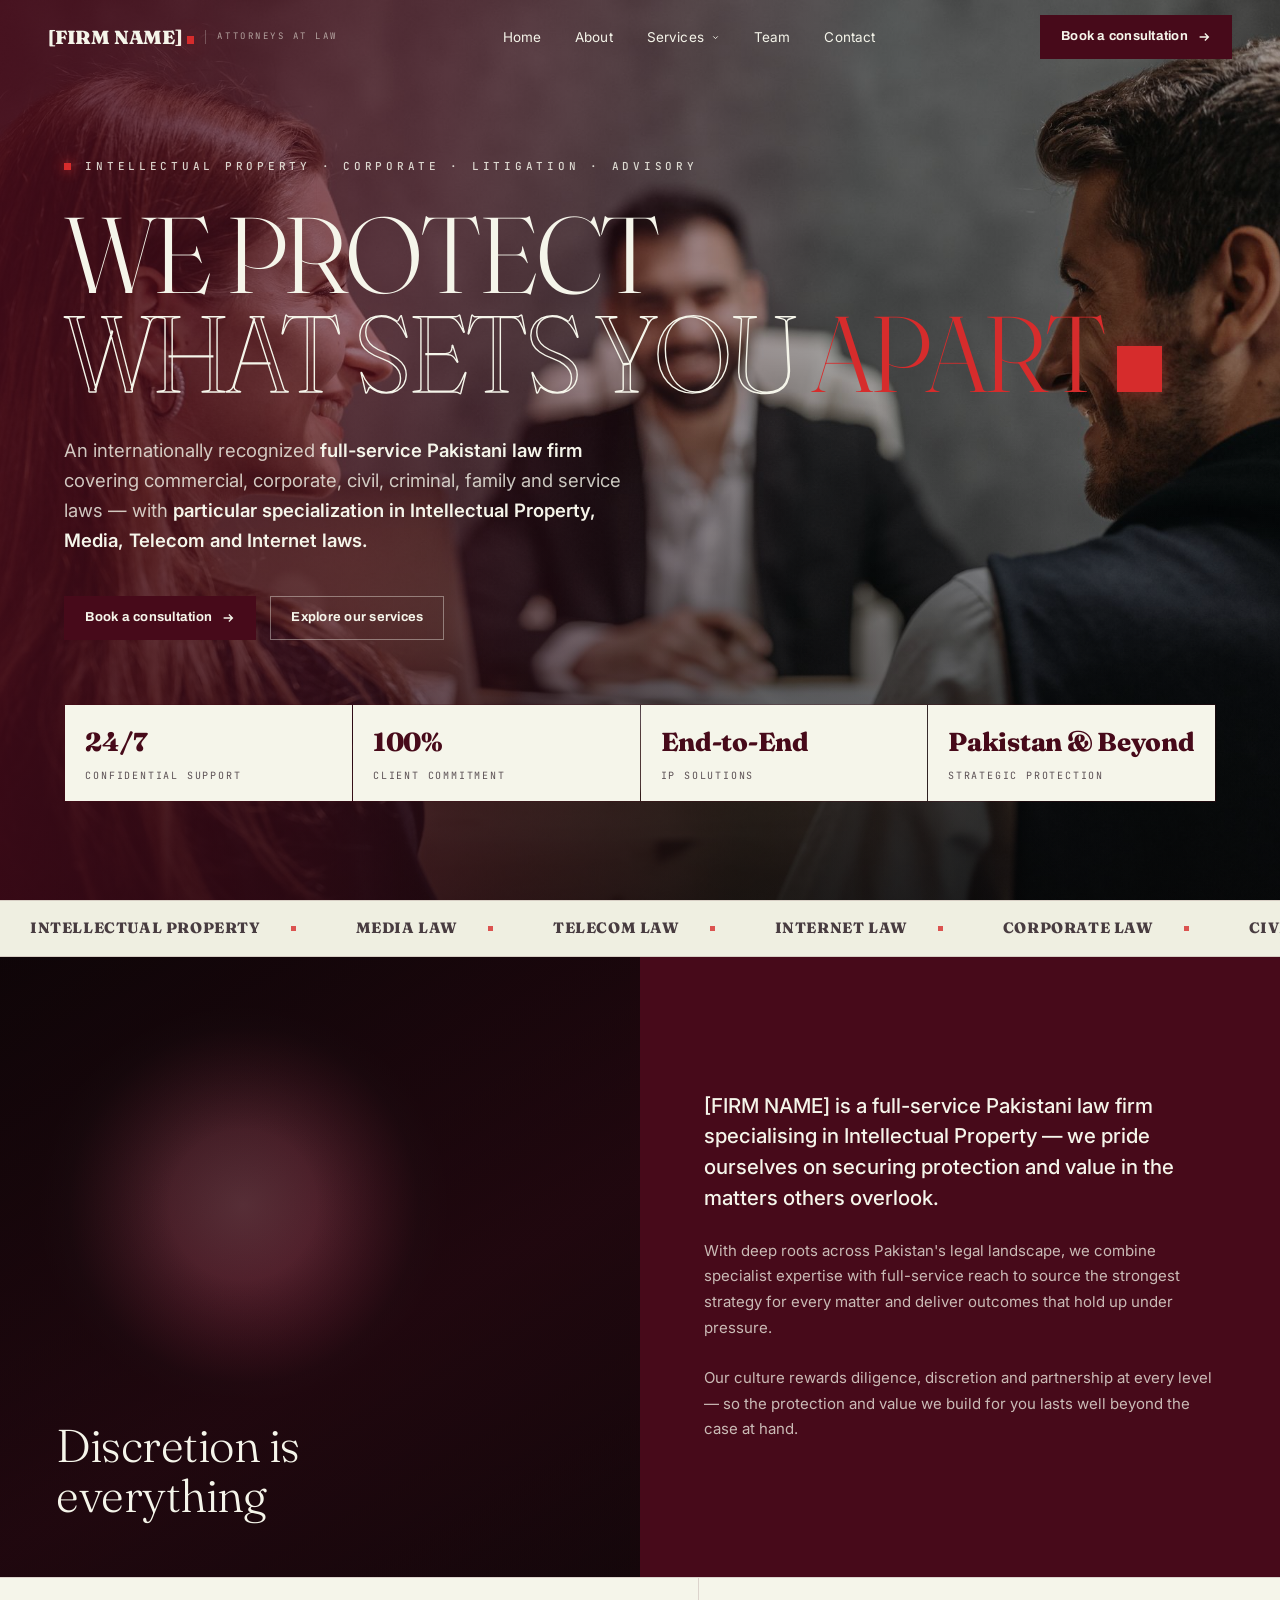
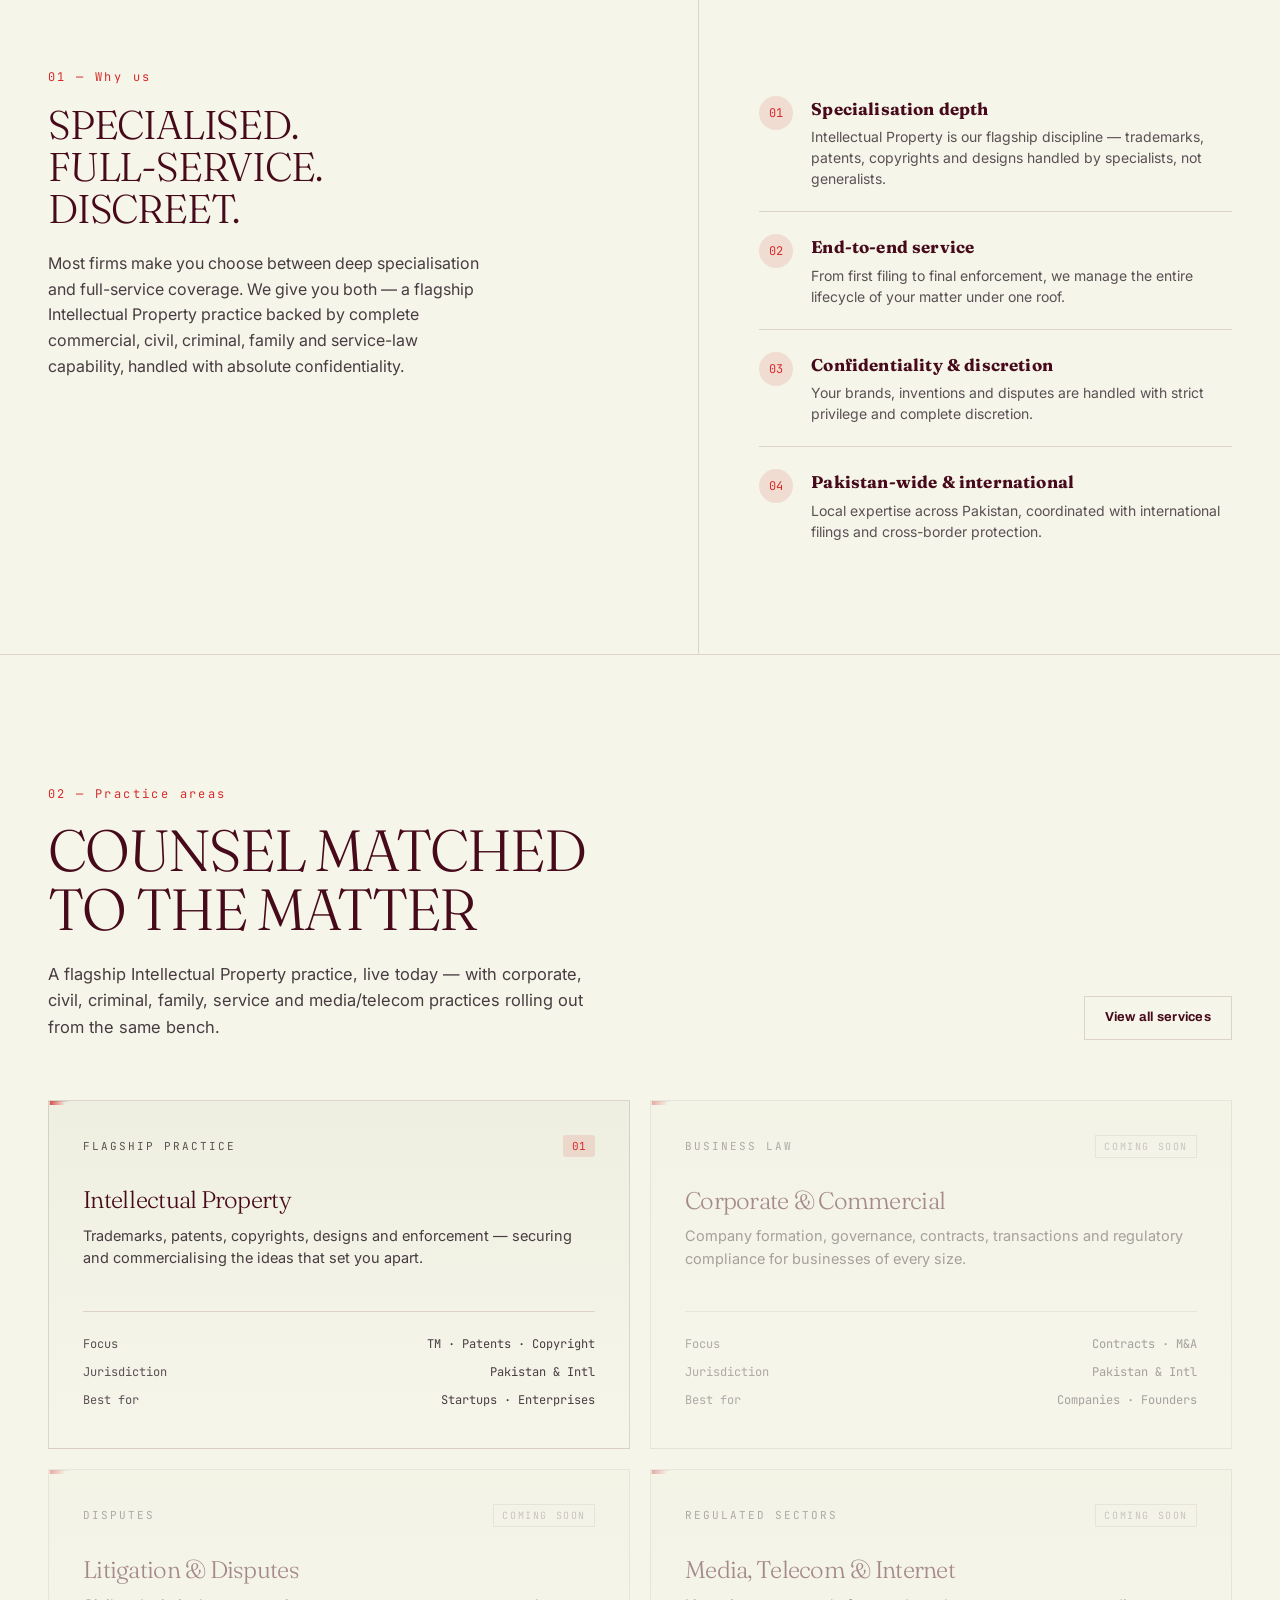
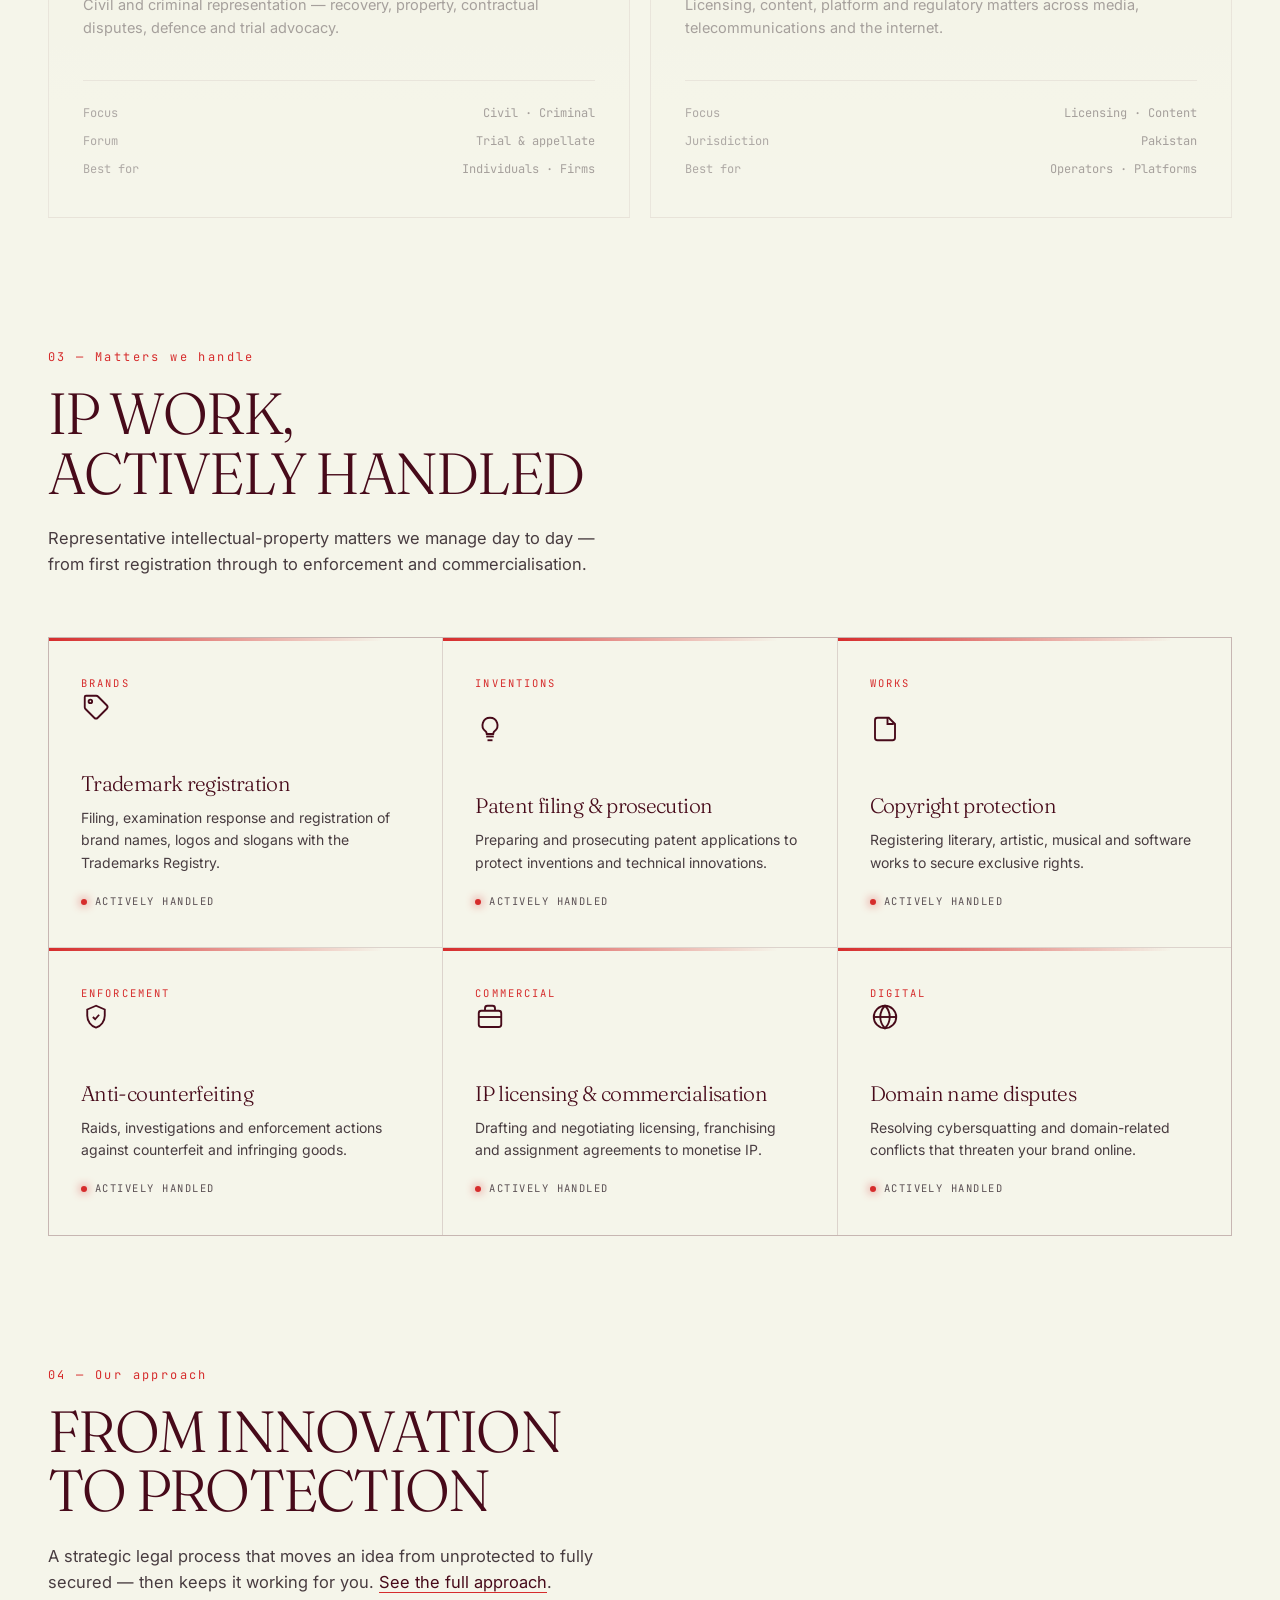
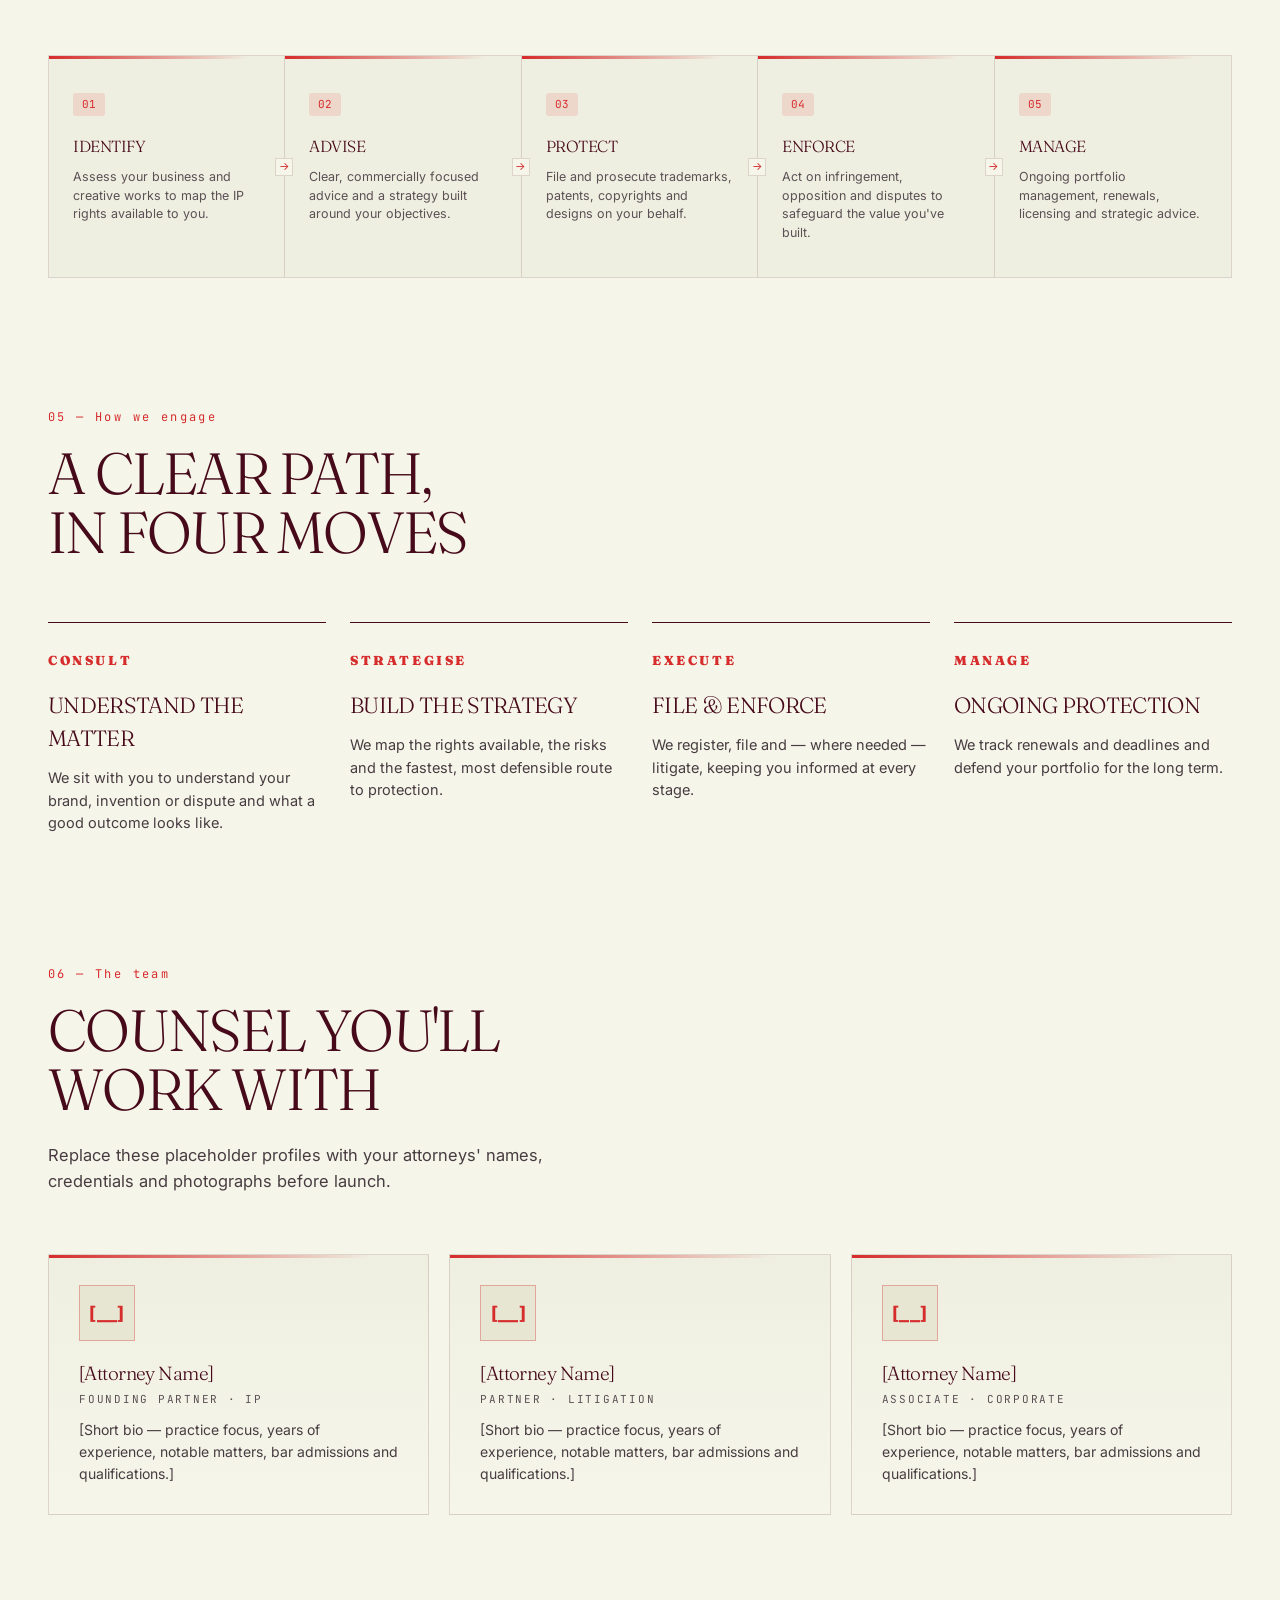
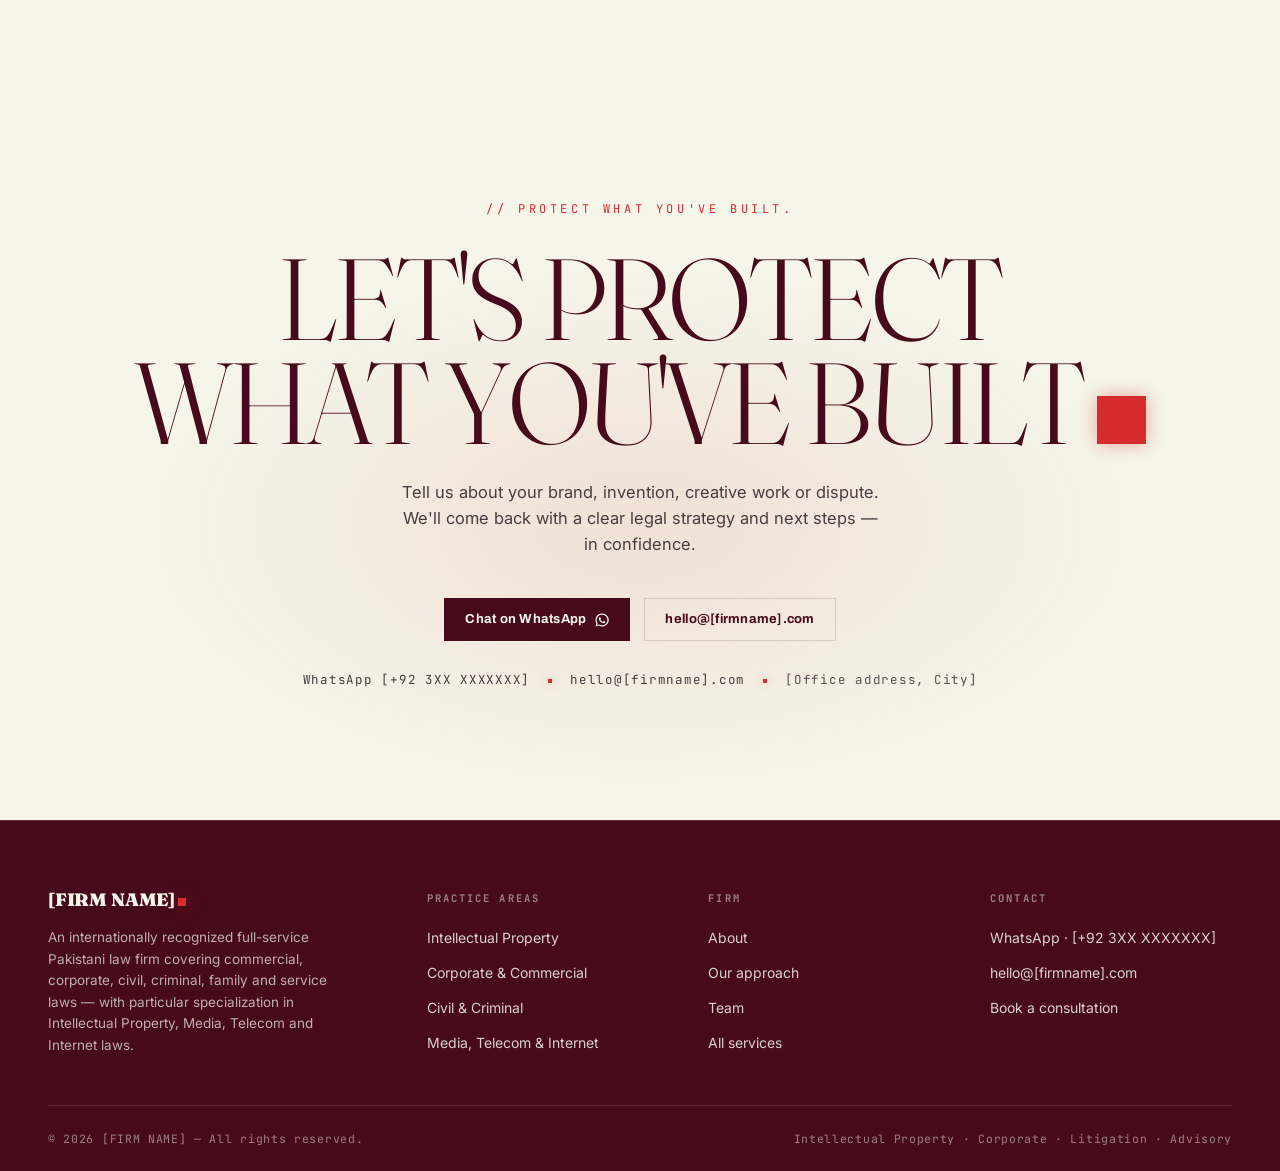
==== index.html @ b0858acf "Initial commit: law firm site Static HTML/CSS/JS site with Pithos-inspired wine/scarlet color scheme" ====
<!DOCTYPE html>
<html lang="en">
<head>
<meta charset="UTF-8">
<meta name="viewport" content="width=device-width, initial-scale=1.0">
<title>[FIRM NAME] — Full-Service Law Firm · Intellectual Property, Corporate &amp; Litigation</title>
<meta name="description" content="An internationally recognized full-service Pakistani law firm covering commercial, corporate, civil, criminal, family and service laws, with particular specialization in Intellectual Property, Media, Telecom and Internet laws.">
<link rel="icon" type="image/svg+xml" href="data:image/svg+xml,%3Csvg xmlns='http://www.w3.org/2000/svg' viewBox='0 0 32 32'%3E%3Crect width='32' height='32' rx='4' fill='%23f5f5ea'/%3E%3Ctext x='16' y='23' text-anchor='middle' font-family='Arial,sans-serif' font-weight='900' font-size='15' fill='%23470a1a'%3EFN%3C/text%3E%3Crect x='25' y='20' width='3.5' height='3.5' fill='%23d62c2c'/%3E%3C/svg%3E">
<link rel="preconnect" href="https://fonts.googleapis.com">
<link rel="preconnect" href="https://fonts.gstatic.com" crossorigin>
<link href="https://fonts.googleapis.com/css2?family=Archivo:wght@400;600;700;800;900&family=Archivo+Expanded:wght@700;800;900&family=Fraunces:opsz,wght@9..144,300;9..144,400;9..144,500;9..144,600;9..144,700;9..144,800;9..144,900&family=Inter:wght@400;500;600&family=JetBrains+Mono:wght@400;500;700&display=swap" rel="stylesheet">
<link rel="stylesheet" href="styles.css">
<link rel="stylesheet" href="site.css">
</head>
<body>
<div id="progress"></div>
<canvas id="sparks"></canvas>

<!-- NAV -->
<header id="hdr" class="on-photo">
  <div class="wrap nav">
    <a class="brand" href="index.html">
      <span class="brand-name">[FIRM&nbsp;NAME]<span class="sq"></span></span>
      <span class="tag">Attorneys at Law</span>
    </a>
    <nav class="navlinks">
      <a href="index.html">Home</a>
      <a href="index.html#about">About</a>
      <span class="has-drop">
        <a href="services.html">Services
          <svg class="caret" viewBox="0 0 16 16" fill="none"><path d="M4 6l4 4 4-4" stroke="currentColor" stroke-width="1.6"/></svg>
        </a>
        <div class="drop">
          <a href="intellectual-property.html"><span class="nm">Intellectual Property</span><span class="tag-live">Live</span></a>
          <div class="soon"><span class="nm">Corporate &amp; Commercial Law</span><span class="tag-soon">Soon</span></div>
          <div class="soon"><span class="nm">Civil Law</span><span class="tag-soon">Soon</span></div>
          <div class="soon"><span class="nm">Criminal Law</span><span class="tag-soon">Soon</span></div>
          <div class="soon"><span class="nm">Family Law</span><span class="tag-soon">Soon</span></div>
          <div class="soon"><span class="nm">Service Law</span><span class="tag-soon">Soon</span></div>
          <div class="soon"><span class="nm">Media, Telecom &amp; Internet Law</span><span class="tag-soon">Soon</span></div>
        </div>
      </span>
      <a href="index.html#team">Team</a>
      <a href="index.html#contact">Contact</a>
    </nav>
    <a href="index.html#contact" class="btn">Book a consultation
      <svg class="ar" viewBox="0 0 16 16" fill="none"><path d="M3 8h10M9 4l4 4-4 4" stroke="currentColor" stroke-width="1.6"/></svg>
    </a>
    <button class="menu-btn" aria-label="Menu" onclick="document.querySelector('.navlinks').classList.toggle('open')">
      <svg width="16" height="16" viewBox="0 0 16 16"><path d="M1 4h14M1 8h14M1 12h14" stroke="currentColor" stroke-width="1.6"/></svg>
    </button>
  </div>
</header>

<!-- HERO -->
<section class="hero" id="top">
  <!-- background photo carousel — placeholder gradients stand in for real photography.
       swap each .hc-N's background-image (site.css) for url(images/hero-N.jpg) when available. -->
  <div class="hero-carousel" aria-hidden="true">
    <div class="hc-slide hc-1 is-active"></div>
    <div class="hc-slide hc-2"></div>
    <div class="hc-slide hc-3"></div>
    <div class="hc-slide hc-4"></div>
  </div>
  <div class="hero-mask"></div>
  <div class="hero-ghost" data-par="0.12">§</div>
  <div class="wrap">
    <div class="hero-eyebrow" data-reveal>
      <span class="dot"></span>
      <span class="eyebrow">Intellectual Property · Corporate · Litigation · Advisory</span>
    </div>
    <h1 class="hero-h">
      <span class="lead" data-reveal data-par="0.04">We protect</span>
      <span class="out" data-reveal data-d="1" data-par="0.08">what sets you</span>
      <span class="muted" data-reveal data-d="2" data-par="0.12">apart<span class="sq"></span></span>
    </h1>
    <p class="hero-sub" data-reveal data-d="2">
      An internationally recognized <b>full-service Pakistani law firm</b> covering commercial, corporate,
      civil, criminal, family and service laws — with <b>particular specialization in Intellectual Property,
      Media, Telecom and Internet laws.</b>
    </p>
    <div class="hero-cta" data-reveal data-d="3">
      <a href="index.html#contact" class="btn">Book a consultation
        <svg class="ar" viewBox="0 0 16 16" fill="none"><path d="M3 8h10M9 4l4 4-4 4" stroke="currentColor" stroke-width="1.6"/></svg>
      </a>
      <a href="services.html" class="btn ghost">Explore our services</a>
    </div>
    <div class="hero-strip perim" data-reveal data-d="4">
      <div class="cell"><div class="k">24/7</div><div class="l">Confidential support</div></div>
      <div class="cell"><div class="k" data-count="100" data-suf="%">0%</div><div class="l">Client commitment</div></div>
      <div class="cell"><div class="k">End-to-End</div><div class="l">IP solutions</div></div>
      <div class="cell"><div class="k">Pakistan &amp; Beyond</div><div class="l">Strategic protection</div></div>
    </div>
  </div>
</section>

<!-- MARQUEE -->
<div class="marquee" aria-hidden="true">
  <div class="row">
    <span class="item">Intellectual Property</span><span class="item">Media Law</span>
    <span class="item">Telecom Law</span><span class="item">Internet Law</span>
    <span class="item">Corporate Law</span><span class="item">Civil Law</span>
    <span class="item">Criminal Law</span><span class="item">Family Law</span>
    <span class="item">Service Law</span>
    <span class="item">Intellectual Property</span><span class="item">Media Law</span>
    <span class="item">Telecom Law</span><span class="item">Internet Law</span>
    <span class="item">Corporate Law</span><span class="item">Civil Law</span>
    <span class="item">Criminal Law</span><span class="item">Family Law</span>
    <span class="item">Service Law</span>
  </div>
</div>

<!-- INTRO — who we are -->
<section class="intro-split">
  <div class="intro-media" data-reveal>
    <h2>Discretion is<br>everything</h2>
  </div>
  <div class="intro-copy" data-reveal data-d="1">
    <p class="intro-lead">[FIRM NAME] is a full-service Pakistani law firm specialising in Intellectual
      Property — we pride ourselves on securing protection and value in the matters others overlook.</p>
    <p>With deep roots across Pakistan's legal landscape, we combine specialist expertise with full-service
      reach to source the strongest strategy for every matter and deliver outcomes that hold up under
      pressure.</p>
    <p>Our culture rewards diligence, discretion and partnership at every level — so the protection and
      value we build for you lasts well beyond the case at hand.</p>
  </div>
</section>

<!-- 01 — WHY US -->
<section class="band" id="about">
  <div class="wrap band-inner">
    <div class="band-left" data-reveal>
      <span class="sec-num">01 — Why us</span>
      <h3>Specialised.<br>Full-service.<br>Discreet.</h3>
      <p>Most firms make you choose between deep specialisation and full-service coverage. We give you
        both — a flagship Intellectual Property practice backed by complete commercial, civil, criminal,
        family and service-law capability, handled with absolute confidentiality.</p>
    </div>
    <div class="band-right">
      <ul class="pledge">
        <li data-reveal><div class="n">01</div><div><div class="t">Specialisation depth</div><div class="d">Intellectual Property is our flagship discipline — trademarks, patents, copyrights and designs handled by specialists, not generalists.</div></div></li>
        <li data-reveal data-d="1"><div class="n">02</div><div><div class="t">End-to-end service</div><div class="d">From first filing to final enforcement, we manage the entire lifecycle of your matter under one roof.</div></div></li>
        <li data-reveal data-d="2"><div class="n">03</div><div><div class="t">Confidentiality &amp; discretion</div><div class="d">Your brands, inventions and disputes are handled with strict privilege and complete discretion.</div></div></li>
        <li data-reveal data-d="3"><div class="n">04</div><div><div class="t">Pakistan-wide &amp; international</div><div class="d">Local expertise across Pakistan, coordinated with international filings and cross-border protection.</div></div></li>
      </ul>
    </div>
  </div>
</section>

<!-- 02 — PRACTICE AREAS -->
<section class="section" id="practice">
  <div class="wrap">
    <div class="sec-head">
      <div class="lhs" data-reveal>
        <span class="sec-num">02 — Practice areas</span>
        <h2 class="sec-title">Counsel matched<br>to the matter</h2>
        <p class="sec-desc">A flagship Intellectual Property practice, live today — with corporate, civil,
          criminal, family, service and media/telecom practices rolling out from the same bench.</p>
      </div>
      <a href="services.html" class="btn ghost" data-reveal data-d="1">View all services</a>
    </div>
    <div class="grid-hw">
      <a href="intellectual-property.html" class="hw perim" data-reveal>
        <div class="tagrow"><span class="vendor">Flagship practice</span><span class="idx">01</span></div>
        <h4>Intellectual Property</h4>
        <div class="role">Trademarks, patents, copyrights, designs and enforcement — securing and commercialising the ideas that set you apart.</div>
        <div class="specs">
          <div>Focus <span>TM · Patents · Copyright</span></div>
          <div>Jurisdiction <span>Pakistan &amp; Intl</span></div>
          <div>Best for <span>Startups · Enterprises</span></div>
        </div>
      </a>
      <div class="hw perim soon" data-reveal data-d="1">
        <div class="tagrow"><span class="vendor">Business law</span><span class="soon-pill">Coming soon</span></div>
        <h4>Corporate &amp; Commercial</h4>
        <div class="role">Company formation, governance, contracts, transactions and regulatory compliance for businesses of every size.</div>
        <div class="specs">
          <div>Focus <span>Contracts · M&amp;A</span></div>
          <div>Jurisdiction <span>Pakistan &amp; Intl</span></div>
          <div>Best for <span>Companies · Founders</span></div>
        </div>
      </div>
      <div class="hw perim soon" data-reveal data-d="2">
        <div class="tagrow"><span class="vendor">Disputes</span><span class="soon-pill">Coming soon</span></div>
        <h4>Litigation &amp; Disputes</h4>
        <div class="role">Civil and criminal representation — recovery, property, contractual disputes, defence and trial advocacy.</div>
        <div class="specs">
          <div>Focus <span>Civil · Criminal</span></div>
          <div>Forum <span>Trial &amp; appellate</span></div>
          <div>Best for <span>Individuals · Firms</span></div>
        </div>
      </div>
      <div class="hw perim soon" data-reveal data-d="3">
        <div class="tagrow"><span class="vendor">Regulated sectors</span><span class="soon-pill">Coming soon</span></div>
        <h4>Media, Telecom &amp; Internet</h4>
        <div class="role">Licensing, content, platform and regulatory matters across media, telecommunications and the internet.</div>
        <div class="specs">
          <div>Focus <span>Licensing · Content</span></div>
          <div>Jurisdiction <span>Pakistan</span></div>
          <div>Best for <span>Operators · Platforms</span></div>
        </div>
      </div>
    </div>
  </div>
</section>

<!-- 03 — MATTERS WE HANDLE -->
<section class="section" id="matters" style="padding-top:0">
  <div class="wrap">
    <div class="sec-head">
      <div class="lhs" data-reveal>
        <span class="sec-num">03 — Matters we handle</span>
        <h2 class="sec-title">IP work,<br>actively handled</h2>
        <p class="sec-desc">Representative intellectual-property matters we manage day to day — from first
          registration through to enforcement and commercialisation.</p>
      </div>
    </div>
    <div class="grid-dep">
      <div class="dep" data-reveal>
        <span class="sector">Brands</span>
        <svg class="ico" viewBox="0 0 24 24" fill="none" stroke="currentColor" stroke-width="1.5"><path d="M20.6 13.4 13.4 20.6a2 2 0 0 1-2.8 0l-7-7a2 2 0 0 1-.6-1.4V4a1 1 0 0 1 1-1h8.2a2 2 0 0 1 1.4.6l7 7a2 2 0 0 1 0 2.8Z"/><circle cx="7.5" cy="7.5" r="1.4"/></svg>
        <h4>Trademark registration</h4>
        <p>Filing, examination response and registration of brand names, logos and slogans with the Trademarks Registry.</p>
        <span class="live handled"><i></i>Actively handled</span>
      </div>
      <div class="dep" data-reveal data-d="1">
        <span class="sector">Inventions</span>
        <svg class="ico" viewBox="0 0 24 24" fill="none" stroke="currentColor" stroke-width="1.5"><path d="M9 18h6"/><path d="M10 21h4"/><path d="M12 3a6 6 0 0 0-3.6 10.8c.5.4.8 1 .9 1.6l.1.6h5.2l.1-.6c.1-.6.4-1.2.9-1.6A6 6 0 0 0 12 3Z"/></svg>
        <h4>Patent filing &amp; prosecution</h4>
        <p>Preparing and prosecuting patent applications to protect inventions and technical innovations.</p>
        <span class="live handled"><i></i>Actively handled</span>
      </div>
      <div class="dep" data-reveal data-d="2">
        <span class="sector">Works</span>
        <svg class="ico" viewBox="0 0 24 24" fill="none" stroke="currentColor" stroke-width="1.5"><path d="M4 5a2 2 0 0 1 2-2h9l5 5v11a2 2 0 0 1-2 2H6a2 2 0 0 1-2-2Z"/><path d="M14 3v5h5"/></svg>
        <h4>Copyright protection</h4>
        <p>Registering literary, artistic, musical and software works to secure exclusive rights.</p>
        <span class="live handled"><i></i>Actively handled</span>
      </div>
      <div class="dep" data-reveal>
        <span class="sector">Enforcement</span>
        <svg class="ico" viewBox="0 0 24 24" fill="none" stroke="currentColor" stroke-width="1.5"><path d="M12 3 5 6v5c0 4.4 3 8.3 7 9.5 4-1.2 7-5.1 7-9.5V6Z"/><path d="m9.5 12 1.8 1.8 3.2-3.6"/></svg>
        <h4>Anti-counterfeiting</h4>
        <p>Raids, investigations and enforcement actions against counterfeit and infringing goods.</p>
        <span class="live handled"><i></i>Actively handled</span>
      </div>
      <div class="dep" data-reveal data-d="1">
        <span class="sector">Commercial</span>
        <svg class="ico" viewBox="0 0 24 24" fill="none" stroke="currentColor" stroke-width="1.5"><path d="M8 7V5a2 2 0 0 1 2-2h4a2 2 0 0 1 2 2v2"/><rect x="3" y="7" width="18" height="13" rx="2"/><path d="M3 12h18"/></svg>
        <h4>IP licensing &amp; commercialisation</h4>
        <p>Drafting and negotiating licensing, franchising and assignment agreements to monetise IP.</p>
        <span class="live handled"><i></i>Actively handled</span>
      </div>
      <div class="dep" data-reveal data-d="2">
        <span class="sector">Digital</span>
        <svg class="ico" viewBox="0 0 24 24" fill="none" stroke="currentColor" stroke-width="1.5"><circle cx="12" cy="12" r="9"/><path d="M3 12h18"/><path d="M12 3c2.5 2.5 3.8 5.7 3.8 9S14.5 18.5 12 21c-2.5-2.5-3.8-5.7-3.8-9S9.5 5.5 12 3Z"/></svg>
        <h4>Domain name disputes</h4>
        <p>Resolving cybersquatting and domain-related conflicts that threaten your brand online.</p>
        <span class="live handled"><i></i>Actively handled</span>
      </div>
    </div>
  </div>
</section>

<!-- 04 — OUR APPROACH -->
<section class="section" id="approach" style="padding-top:0">
  <div class="wrap">
    <div class="sec-head">
      <div class="lhs" data-reveal>
        <span class="sec-num">04 — Our approach</span>
        <h2 class="sec-title">From innovation<br>to protection</h2>
        <p class="sec-desc">A strategic legal process that moves an idea from unprotected to fully secured —
          then keeps it working for you. <a href="intellectual-property.html#approach" style="color:var(--bone);border-bottom:1px solid var(--ember)">See the full approach</a>.</p>
      </div>
    </div>
    <div class="pipe" data-reveal>
      <div class="stage"><div class="pn">01</div><h5>Identify</h5><p>Assess your business and creative works to map the IP rights available to you.</p><div class="arrow">&rarr;</div></div>
      <div class="stage"><div class="pn">02</div><h5>Advise</h5><p>Clear, commercially focused advice and a strategy built around your objectives.</p><div class="arrow">&rarr;</div></div>
      <div class="stage"><div class="pn">03</div><h5>Protect</h5><p>File and prosecute trademarks, patents, copyrights and designs on your behalf.</p><div class="arrow">&rarr;</div></div>
      <div class="stage"><div class="pn">04</div><h5>Enforce</h5><p>Act on infringement, opposition and disputes to safeguard the value you've built.</p><div class="arrow">&rarr;</div></div>
      <div class="stage"><div class="pn">05</div><h5>Manage</h5><p>Ongoing portfolio management, renewals, licensing and strategic advice.</p></div>
    </div>
  </div>
</section>

<!-- 05 — HOW WE ENGAGE -->
<section class="section" id="engage" style="padding-top:0">
  <div class="wrap">
    <div class="sec-head">
      <div class="lhs" data-reveal>
        <span class="sec-num">05 — How we engage</span>
        <h2 class="sec-title">A clear path,<br>in four moves</h2>
      </div>
    </div>
    <div class="steps">
      <div class="step" data-reveal><div class="big">CONSULT</div><h4>Understand the matter</h4><p>We sit with you to understand your brand, invention or dispute and what a good outcome looks like.</p></div>
      <div class="step" data-reveal data-d="1"><div class="big">STRATEGISE</div><h4>Build the strategy</h4><p>We map the rights available, the risks and the fastest, most defensible route to protection.</p></div>
      <div class="step" data-reveal data-d="2"><div class="big">EXECUTE</div><h4>File &amp; enforce</h4><p>We register, file and — where needed — litigate, keeping you informed at every stage.</p></div>
      <div class="step" data-reveal data-d="3"><div class="big">MANAGE</div><h4>Ongoing protection</h4><p>We track renewals and deadlines and defend your portfolio for the long term.</p></div>
    </div>
  </div>
</section>

<!-- TEAM (placeholder profiles) -->
<section class="section" id="team" style="padding-top:0">
  <div class="wrap">
    <div class="sec-head">
      <div class="lhs" data-reveal>
        <span class="sec-num">06 — The team</span>
        <h2 class="sec-title">Counsel you'll<br>work with</h2>
        <p class="sec-desc">Replace these placeholder profiles with your attorneys' names, credentials and photographs before launch.</p>
      </div>
    </div>
    <div class="grid-svc">
      <div class="svc team-card" data-reveal>
        <div class="avatar">[__]</div>
        <h4>[Attorney Name]</h4>
        <div class="who">Founding Partner · IP</div>
        <p>[Short bio — practice focus, years of experience, notable matters, bar admissions and qualifications.]</p>
      </div>
      <div class="svc team-card" data-reveal data-d="1">
        <div class="avatar">[__]</div>
        <h4>[Attorney Name]</h4>
        <div class="who">Partner · Litigation</div>
        <p>[Short bio — practice focus, years of experience, notable matters, bar admissions and qualifications.]</p>
      </div>
      <div class="svc team-card" data-reveal data-d="2">
        <div class="avatar">[__]</div>
        <h4>[Attorney Name]</h4>
        <div class="who">Associate · Corporate</div>
        <p>[Short bio — practice focus, years of experience, notable matters, bar admissions and qualifications.]</p>
      </div>
    </div>
  </div>
</section>

<!-- CTA -->
<section class="cta" id="contact">
  <div class="cta-glow"></div>
  <div class="wrap">
    <div data-reveal><span class="kick">// Protect what you've built.</span></div>
    <h2 data-reveal data-d="1">Let's protect<br>what you've built<span class="sq"></span></h2>
    <p data-reveal data-d="2">Tell us about your brand, invention, creative work or dispute. We'll come back with a
      clear legal strategy and next steps — in confidence.</p>
    <div class="cta-row" data-reveal data-d="3">
      <a href="https://wa.me/92XXXXXXXXXX" class="btn" target="_blank" rel="noopener">Chat on WhatsApp
        <svg class="ar" viewBox="0 0 16 16" fill="currentColor"><path d="M8 .5A7.5 7.5 0 0 0 1.6 11.8L.6 15.4l3.7-1A7.5 7.5 0 1 0 8 .5Zm0 13.6a6 6 0 0 1-3.1-.85l-.22-.13-2.2.58.59-2.14-.14-.22A6.1 6.1 0 1 1 8 14.1Zm3.4-4.4c-.18-.1-1.1-.55-1.27-.6-.17-.07-.3-.1-.42.09-.12.18-.48.6-.59.72-.1.12-.22.13-.4.04a4.9 4.9 0 0 1-1.46-.9 5.5 5.5 0 0 1-1-1.26c-.1-.18 0-.28.08-.37l.27-.32c.09-.1.12-.18.18-.3.06-.12.03-.23-.01-.32-.05-.1-.42-1.02-.58-1.4-.15-.36-.3-.31-.42-.32h-.36c-.12 0-.32.05-.49.23-.17.18-.64.63-.64 1.54 0 .9.66 1.78.75 1.9.09.12 1.3 1.98 3.15 2.78.44.19.78.3 1.05.39.44.14.84.12 1.16.07.35-.05 1.1-.45 1.25-.88.16-.43.16-.8.11-.88-.04-.08-.16-.12-.34-.21Z"/></svg>
      </a>
      <a href="mailto:hello@[firmname].com" class="btn ghost">hello@[firmname].com</a>
    </div>
    <div class="contact-line" data-reveal data-d="3">
      <a href="https://wa.me/92XXXXXXXXXX" target="_blank" rel="noopener">WhatsApp [+92 3XX XXXXXXX]</a>
      <span class="sep"></span>
      <a href="mailto:hello@[firmname].com">hello@[firmname].com</a>
      <span class="sep"></span>
      <span>[Office address, City]</span>
    </div>
  </div>
</section>

<!-- FOOTER -->
<footer>
  <div class="wrap">
    <div class="foot">
      <div>
        <div class="brand"><span class="brand-name">[FIRM&nbsp;NAME]<span class="sq"></span></span></div>
        <p>An internationally recognized full-service Pakistani law firm covering commercial, corporate,
          civil, criminal, family and service laws — with particular specialization in Intellectual
          Property, Media, Telecom and Internet laws.</p>
      </div>
      <div><h6>Practice areas</h6><ul>
        <li><a href="intellectual-property.html">Intellectual Property</a></li>
        <li><a href="services.html">Corporate &amp; Commercial</a></li>
        <li><a href="services.html">Civil &amp; Criminal</a></li>
        <li><a href="services.html">Media, Telecom &amp; Internet</a></li>
      </ul></div>
      <div><h6>Firm</h6><ul>
        <li><a href="index.html#about">About</a></li>
        <li><a href="index.html#approach">Our approach</a></li>
        <li><a href="index.html#team">Team</a></li>
        <li><a href="services.html">All services</a></li>
      </ul></div>
      <div><h6>Contact</h6><ul>
        <li><a href="https://wa.me/92XXXXXXXXXX" target="_blank" rel="noopener">WhatsApp · [+92 3XX XXXXXXX]</a></li>
        <li><a href="mailto:hello@[firmname].com">hello@[firmname].com</a></li>
        <li><a href="index.html#contact">Book a consultation</a></li>
      </ul></div>
    </div>
    <div class="foot-bar">
      <span>© 2026 [FIRM NAME] — All rights reserved.</span>
      <span>Intellectual Property · Corporate · Litigation · Advisory</span>
    </div>
  </div>
</footer>

<script src="app.js"></script>
</body>
</html>
---- styles.css ----
/* =====================================================================
   DESIGN LAYER — inherited verbatim from ANY1 (any1.it.com).
   Do not edit hex values, fonts, type scale, or motion here.
   Site-specific additions live in site.css.
   ===================================================================== */

  :root{
    --ink:#060607;
    --ink-2:#0a0a0c;
    --ink-3:#101013;
    --bone:#faf7ef;
    --bone-2:#e7e3d8;
    --ash:#86837b;
    --ash-2:#5a5852;
    --line:rgba(250,247,239,.10);
    --line-2:rgba(250,247,239,.06);
    --ember:#f4a24c;
    --ember-soft:rgba(244,162,76,.55);
    --maxw:1240px;
    --ease:cubic-bezier(.2,.7,.2,1);
  }
  *{box-sizing:border-box;margin:0;padding:0}
  html{scroll-behavior:smooth}
  body{
    background:var(--ink);
    color:var(--bone);
    font-family:'Inter',system-ui,sans-serif;
    line-height:1.5;
    overflow-x:hidden;
    -webkit-font-smoothing:antialiased;
    text-rendering:optimizeLegibility;
  }
  body::before{
    /* faint engineered grid + vignette: "inside the perimeter" */
    content:"";position:fixed;inset:0;pointer-events:none;z-index:0;
    background:
      radial-gradient(120% 90% at 50% -10%, rgba(244,162,76,.05), transparent 55%),
      radial-gradient(100% 100% at 50% 120%, rgba(0,0,0,.6), transparent 60%),
      linear-gradient(var(--line-2) 1px,transparent 1px),
      linear-gradient(90deg,var(--line-2) 1px,transparent 1px);
    background-size:auto,auto,64px 64px,64px 64px;
    mask:radial-gradient(130% 100% at 50% 30%,#000 30%,transparent 100%);
    opacity:.6;
  }
  #sparks{position:fixed;inset:0;z-index:1;pointer-events:none}
  .wrap{max-width:var(--maxw);margin:0 auto;padding:0 28px;position:relative}
  a{color:inherit;text-decoration:none}
  ::selection{background:var(--bone);color:var(--ink)}

  .mono{font-family:'JetBrains Mono',monospace}
  .eyebrow{
    font-family:'JetBrains Mono',monospace;font-size:11px;letter-spacing:.34em;
    text-transform:uppercase;color:var(--ash);font-weight:500;
  }
  .sq{display:inline-block;width:.42em;height:.42em;background:var(--ember);
    vertical-align:baseline;margin-left:.12em;box-shadow:0 0 18px var(--ember-soft)}

  /* ---------- scroll progress ---------- */
  #progress{position:fixed;top:0;left:0;height:2px;width:0;z-index:60;
    background:linear-gradient(90deg,var(--bone),var(--ember));box-shadow:0 0 12px var(--ember-soft)}

  /* ---------- nav ---------- */
  header{position:fixed;top:0;left:0;right:0;z-index:50;
    transition:background .4s var(--ease),border-color .4s var(--ease);
    border-bottom:1px solid transparent}
  header.scrolled{background:rgba(6,6,7,.72);backdrop-filter:blur(14px);border-bottom:1px solid var(--line)}
  .nav{display:flex;align-items:center;justify-content:space-between;height:74px}
  .brand{display:flex;align-items:center;gap:11px}
  .brand img{height:26px;display:block}
  .brand .tag{font-family:'JetBrains Mono',monospace;font-size:9px;letter-spacing:.28em;
    color:var(--ash-2);text-transform:uppercase;border-left:1px solid var(--line);padding-left:11px}
  .navlinks{display:flex;gap:34px;align-items:center}
  .navlinks a{font-size:13.5px;color:var(--bone-2);letter-spacing:.01em;position:relative;padding:4px 0}
  .navlinks a::after{content:"";position:absolute;left:0;bottom:-2px;height:1px;width:0;background:var(--bone);transition:width .3s var(--ease)}
  .navlinks a:hover{color:var(--bone)}
  .navlinks a:hover::after{width:100%}
  .btn{
    font-family:'Archivo',sans-serif;font-weight:700;font-size:13px;letter-spacing:.02em;
    background:var(--bone);color:var(--ink);padding:11px 20px;border:1px solid var(--bone);
    display:inline-flex;align-items:center;gap:9px;transition:.25s var(--ease);cursor:pointer
  }
  .btn:hover{background:transparent;color:var(--bone);box-shadow:0 0 24px rgba(250,247,239,.12)}
  .btn.ghost{background:transparent;color:var(--bone);border-color:var(--line)}
  .btn.ghost:hover{border-color:var(--bone);box-shadow:none}
  .btn .ar{width:14px;height:14px;flex:none}
  .menu-btn{display:none;background:none;border:1px solid var(--line);color:var(--bone);
    width:42px;height:38px;cursor:pointer}

  /* ---------- corner brackets (the perimeter — signature) ---------- */
  .perim{position:relative}
  .perim::before,.perim::after{
    content:"";position:absolute;width:18px;height:18px;pointer-events:none;
    border:1px solid var(--line);opacity:.8}
  .perim::before{top:-1px;left:-1px;border-right:0;border-bottom:0}
  .perim::after{bottom:-1px;right:-1px;border-left:0;border-top:0}

  /* ---------- hero ---------- */
  .hero{position:relative;z-index:2;min-height:100svh;display:flex;align-items:center;
    padding:120px 0 60px}
  .hero-eyebrow{display:flex;align-items:center;gap:14px;margin-bottom:30px}
  .hero-eyebrow .dot{width:7px;height:7px;background:var(--ember);box-shadow:0 0 12px var(--ember);animation:pulse 2.4s infinite}
  @keyframes pulse{0%,100%{opacity:1}50%{opacity:.25}}
  h1.hero-h{
    font-family:'Archivo Expanded','Archivo',sans-serif;font-weight:900;
    font-size:clamp(46px,8.4vw,128px);line-height:.92;letter-spacing:-.02em;
    text-transform:uppercase}
  h1.hero-h .lead{display:block;color:var(--bone)}
  h1.hero-h .muted{color:var(--ash);-webkit-text-stroke:0}
  h1.hero-h .out{color:transparent;-webkit-text-stroke:1.4px var(--bone-2)}
  .hero-sub{max-width:560px;margin:34px 0 0;font-size:clamp(15px,1.7vw,18.5px);
    color:var(--bone-2);line-height:1.62}
  .hero-sub b{color:var(--bone);font-weight:600}
  .hero-cta{display:flex;gap:14px;margin-top:40px;flex-wrap:wrap}
  .hero-strip{margin-top:64px;display:grid;grid-template-columns:repeat(4,1fr);
    gap:1px;background:var(--line);border:1px solid var(--line)}
  .hero-strip .cell{background:var(--ink);padding:18px 20px}
  .hero-strip .k{font-family:'Archivo',sans-serif;font-weight:800;font-size:26px;color:var(--bone);letter-spacing:-.01em}
  .hero-strip .l{font-family:'JetBrains Mono',monospace;font-size:10px;letter-spacing:.18em;
    text-transform:uppercase;color:var(--ash);margin-top:6px}
  .hero-ghost{position:absolute;right:-2%;top:50%;transform:translateY(-50%);
    font-family:'Archivo Expanded','Archivo',sans-serif;font-weight:900;
    font-size:46vh;color:rgba(250,247,239,.022);letter-spacing:-.04em;pointer-events:none;
    z-index:-1;user-select:none;line-height:1}

  /* ---------- marquee ---------- */
  .marquee{border-top:1px solid var(--line);border-bottom:1px solid var(--line);
    background:var(--ink-2);overflow:hidden;position:relative;z-index:2}
  .marquee .row{display:flex;gap:0;white-space:nowrap;width:max-content;animation:scrollx 36s linear infinite}
  .marquee:hover .row{animation-play-state:paused}
  .marquee .item{font-family:'Archivo',sans-serif;font-weight:800;font-size:15px;letter-spacing:.04em;
    text-transform:uppercase;color:var(--bone-2);padding:16px 30px;display:flex;align-items:center;gap:30px}
  .marquee .item::after{content:"";width:5px;height:5px;background:var(--ember);opacity:.8}
  @keyframes scrollx{to{transform:translateX(-50%)}}

  /* ---------- generic section ---------- */
  .section{position:relative;z-index:2;padding:130px 0}
  .sec-head{display:flex;align-items:flex-end;justify-content:space-between;gap:30px;
    margin-bottom:60px;flex-wrap:wrap}
  .sec-head .lhs{max-width:680px}
  .sec-num{font-family:'JetBrains Mono',monospace;font-size:12px;color:var(--ember);letter-spacing:.2em;margin-bottom:18px;display:block}
  h2.sec-title{font-family:'Archivo',sans-serif;font-weight:800;
    font-size:clamp(30px,4.6vw,58px);line-height:1.02;letter-spacing:-.02em;text-transform:uppercase}
  .sec-desc{color:var(--bone-2);font-size:16.5px;line-height:1.6;margin-top:22px;max-width:560px}

  /* ---------- perimeter feature band ---------- */
  .band{position:relative;z-index:2;border-top:1px solid var(--line);border-bottom:1px solid var(--line)}
  .band-inner{display:grid;grid-template-columns:1.1fr .9fr;gap:0}
  .band-inner > div{padding:90px 0}
  .band-left{padding-right:60px!important;border-right:1px solid var(--line)}
  .band-right{padding-left:60px!important}
  .band h3{font-family:'Archivo',sans-serif;font-weight:800;font-size:clamp(26px,3.4vw,40px);
    line-height:1.06;letter-spacing:-.01em;text-transform:uppercase}
  .band p{color:var(--bone-2);margin-top:20px;font-size:16px;line-height:1.62;max-width:440px}
  .pledge{list-style:none;margin-top:6px}
  .pledge li{display:flex;gap:18px;padding:22px 0;border-bottom:1px solid var(--line)}
  .pledge li:last-child{border-bottom:0}
  .pledge .n{font-family:'JetBrains Mono',monospace;font-size:12px;color:var(--ember);padding-top:5px;min-width:34px}
  .pledge .t{font-family:'Archivo',sans-serif;font-weight:700;font-size:17px;letter-spacing:.01em}
  .pledge .d{color:var(--ash);font-size:14px;margin-top:5px;line-height:1.5}

  /* ---------- platforms (hardware) ---------- */
  .grid-hw{display:grid;grid-template-columns:repeat(2,1fr);gap:20px}
  .hw{background:linear-gradient(180deg,var(--ink-2),var(--ink));border:1px solid var(--line);
    padding:34px;position:relative;overflow:hidden;transition:.4s var(--ease)}
  .hw::after{content:"";position:absolute;inset:0;background:radial-gradient(120% 90% at 100% 0,rgba(244,162,76,.10),transparent 60%);opacity:0;transition:.4s var(--ease)}
  .hw:hover{border-color:rgba(250,247,239,.28);transform:translateY(-4px)}
  .hw:hover::after{opacity:1}
  .hw .tagrow{display:flex;justify-content:space-between;align-items:center;margin-bottom:30px}
  .hw .vendor{font-family:'JetBrains Mono',monospace;font-size:11px;letter-spacing:.18em;color:var(--ash);text-transform:uppercase}
  .hw .idx{font-family:'JetBrains Mono',monospace;font-size:11px;color:var(--ember)}
  .hw h4{font-family:'Archivo',sans-serif;font-weight:800;font-size:24px;letter-spacing:-.01em;line-height:1.05}
  .hw .role{color:var(--bone-2);font-size:14.5px;margin-top:12px;line-height:1.55;min-height:62px}
  .hw .specs{margin-top:24px;border-top:1px solid var(--line);padding-top:18px}
  .hw .specs div{display:flex;justify-content:space-between;font-family:'JetBrains Mono',monospace;
    font-size:12px;color:var(--ash);padding:5px 0}
  .hw .specs div span{color:var(--bone-2)}

  /* ---------- deployments ---------- */
  .grid-dep{display:grid;grid-template-columns:repeat(3,1fr);gap:1px;background:var(--line);
    border:1px solid var(--line)}
  .dep{background:var(--ink);padding:38px 32px;position:relative;transition:.35s var(--ease);min-height:280px;
    display:flex;flex-direction:column}
  .dep:hover{background:var(--ink-3)}
  .dep .sector{font-family:'JetBrains Mono',monospace;font-size:10.5px;letter-spacing:.2em;
    text-transform:uppercase;color:var(--ember);margin-bottom:auto}
  .dep .ico{width:30px;height:30px;margin-bottom:26px;color:var(--bone)}
  .dep h4{font-family:'Archivo',sans-serif;font-weight:800;font-size:21px;line-height:1.1;margin-top:24px;letter-spacing:-.01em}
  .dep p{color:var(--bone-2);font-size:14px;line-height:1.58;margin-top:12px}
  .dep .live{display:inline-flex;align-items:center;gap:8px;margin-top:20px;
    font-family:'JetBrains Mono',monospace;font-size:10.5px;letter-spacing:.14em;color:var(--ash);text-transform:uppercase}
  .dep .live i{width:6px;height:6px;border-radius:50%;background:#5fd38a;box-shadow:0 0 10px #5fd38a;animation:pulse 2s infinite}

  /* ---------- pipeline ---------- */
  .pipe{display:grid;grid-template-columns:repeat(5,1fr);gap:0;border:1px solid var(--line);position:relative}
  .pipe .stage{padding:34px 24px;border-right:1px solid var(--line);position:relative;background:var(--ink-2)}
  .pipe .stage:last-child{border-right:0}
  .pipe .stage .pn{font-family:'JetBrains Mono',monospace;font-size:11px;color:var(--ember)}
  .pipe .stage h5{font-family:'Archivo',sans-serif;font-weight:800;font-size:16px;margin-top:18px;text-transform:uppercase;letter-spacing:.01em}
  .pipe .stage p{font-size:12.5px;color:var(--ash);margin-top:10px;line-height:1.5}
  .pipe .stage .arrow{position:absolute;right:-9px;top:50%;transform:translateY(-50%);
    width:18px;height:18px;background:var(--ink);border:1px solid var(--line);display:flex;align-items:center;justify-content:center;z-index:3;color:var(--ember);font-size:11px}
  .pipe .stage:last-child .arrow{display:none}

  /* ---------- process ---------- */
  .steps{display:grid;grid-template-columns:repeat(4,1fr);gap:24px}
  .step{padding-top:28px;border-top:1px solid var(--bone);position:relative}
  .step .big{font-family:'Archivo Expanded','Archivo',sans-serif;font-weight:900;font-size:13px;
    letter-spacing:.2em;color:var(--ember)}
  .step h4{font-family:'Archivo',sans-serif;font-weight:800;font-size:22px;margin-top:18px;text-transform:uppercase;letter-spacing:-.01em}
  .step p{color:var(--bone-2);font-size:14.5px;margin-top:12px;line-height:1.58}

  /* ---------- CTA ---------- */
  .cta{position:relative;z-index:2;text-align:center;padding:150px 0 130px;overflow:hidden}
  .cta .kick{font-family:'JetBrains Mono',monospace;font-size:12px;letter-spacing:.3em;color:var(--ember);text-transform:uppercase}
  .cta h2{font-family:'Archivo Expanded','Archivo',sans-serif;font-weight:900;
    font-size:clamp(44px,9vw,150px);line-height:.9;letter-spacing:-.02em;margin:28px 0 8px;text-transform:uppercase}
  .cta p{color:var(--bone-2);max-width:480px;margin:24px auto 40px;font-size:16.5px;line-height:1.6}
  .cta-row{display:flex;gap:14px;justify-content:center;flex-wrap:wrap}
  .contact-line{margin-top:30px;display:flex;align-items:center;justify-content:center;gap:18px;
    font-family:'JetBrains Mono',monospace;font-size:12.5px;letter-spacing:.06em;color:var(--ash);flex-wrap:wrap}
  .contact-line a{color:var(--bone-2);transition:.2s}
  .contact-line a:hover{color:var(--bone)}
  .contact-line .sep{width:4px;height:4px;background:var(--ember);box-shadow:0 0 10px var(--ember-soft)}
  .cta-glow{position:absolute;left:50%;top:62%;transform:translate(-50%,-50%);width:80vw;height:60vh;
    background:radial-gradient(closest-side,rgba(244,162,76,.10),transparent);pointer-events:none;z-index:-1}

  /* ---------- footer ---------- */
  footer{position:relative;z-index:2;border-top:1px solid var(--line);background:var(--ink-2)}
  .foot{display:grid;grid-template-columns:1.4fr 1fr 1fr 1fr;gap:40px;padding:70px 0 40px}
  .foot .brand img{height:24px}
  .foot p{color:var(--ash);font-size:13.5px;line-height:1.6;margin-top:18px;max-width:280px}
  .foot h6{font-family:'JetBrains Mono',monospace;font-size:10.5px;letter-spacing:.2em;color:var(--ash-2);text-transform:uppercase;margin-bottom:18px}
  .foot ul{list-style:none}
  .foot ul li{margin-bottom:11px}
  .foot ul li a{font-size:14px;color:var(--bone-2);transition:.2s}
  .foot ul li a:hover{color:var(--bone)}
  .foot-bar{display:flex;justify-content:space-between;align-items:center;padding:24px 0;
    border-top:1px solid var(--line);flex-wrap:wrap;gap:14px}
  .foot-bar span{font-family:'JetBrains Mono',monospace;font-size:11.5px;color:var(--ash-2);letter-spacing:.06em}

  /* ---------- reveal ---------- */
  [data-reveal]{opacity:0;transform:translateY(26px);transition:opacity .8s var(--ease),transform .8s var(--ease)}
  [data-reveal].in{opacity:1;transform:none}
  [data-reveal][data-d="1"]{transition-delay:.08s}
  [data-reveal][data-d="2"]{transition-delay:.16s}
  [data-reveal][data-d="3"]{transition-delay:.24s}
  [data-reveal][data-d="4"]{transition-delay:.32s}

  /* ---------- responsive ---------- */
  @media(max-width:1000px){
    .band-inner,.grid-dep{grid-template-columns:1fr}
    .band-left{border-right:0;border-bottom:1px solid var(--line);padding-right:0!important}
    .band-right{padding-left:0!important}
    .band-inner>div{padding:60px 0}
    .pipe{grid-template-columns:1fr 1fr}
    .pipe .stage:nth-child(2) .arrow{display:none}
    .steps{grid-template-columns:1fr 1fr}
    .grid-dep{border:1px solid var(--line)}
  }
  @media(max-width:760px){
    .navlinks{display:none}
    .menu-btn{display:inline-flex;align-items:center;justify-content:center}
    .nav .btn{display:none}
    .brand .tag{display:none}
    .hero-strip{grid-template-columns:1fr 1fr}
    .grid-hw,.steps{grid-template-columns:1fr}
    .pipe{grid-template-columns:1fr}
    .pipe .stage{border-right:0;border-bottom:1px solid var(--line)}
    .pipe .stage .arrow{display:none!important}
    .foot{grid-template-columns:1fr 1fr}
    .section{padding:90px 0}
    .hero-ghost{display:none}
  }
  @media(prefers-reduced-motion:reduce){
    *{animation:none!important;scroll-behavior:auto}
    [data-reveal]{opacity:1;transform:none;transition:none}
  }

  /* ---------- mobile nav open (from ANY1 trailing style) ---------- */
  .navlinks.open{display:flex;position:absolute;top:74px;left:0;right:0;flex-direction:column;
    gap:0;background:rgba(6,6,7,.96);backdrop-filter:blur(14px);border-bottom:1px solid var(--line);padding:8px 28px 18px}
  .navlinks.open a{padding:14px 0;border-bottom:1px solid var(--line-2)}
---- site.css ----
/* =====================================================================
   SITE LAYER — additive styles for the law-firm pages.
   Uses ONLY the inherited ANY1 design tokens (--ink / --bone / --ember /
   --line / the same font families). Nothing in styles.css is overridden.
   ===================================================================== */

/* ---------- text brand wordmark (replaces ANY1's image logo) ---------- */
.brand .brand-name{
  font-family:'Archivo Expanded','Archivo',sans-serif;font-weight:900;
  font-size:19px;letter-spacing:-.01em;text-transform:uppercase;color:var(--bone);
  line-height:1;display:inline-flex;align-items:baseline;gap:.05em;
}
.brand .brand-name .sq{margin-left:.14em}
.foot .brand .brand-name{font-size:18px}

/* ---------- services dropdown in the nav ---------- */
.has-drop{position:relative}
.has-drop > a{display:inline-flex;align-items:center;gap:7px}
.has-drop > a .caret{width:9px;height:9px;transition:transform .3s var(--ease);flex:none}
.has-drop:hover > a .caret{transform:rotate(180deg)}
.drop{
  position:absolute;top:calc(100% + 16px);left:50%;transform:translateX(-50%) translateY(8px);
  width:320px;background:rgba(245,245,234,.94);backdrop-filter:blur(14px);
  border:1px solid var(--line);padding:8px;opacity:0;visibility:hidden;
  transition:opacity .28s var(--ease),transform .28s var(--ease);z-index:60;
}
.has-drop:hover .drop{opacity:1;visibility:visible;transform:translateX(-50%) translateY(0)}
.drop::before{content:"";position:absolute;top:-16px;left:0;right:0;height:16px}
.drop a,.drop .soon{
  display:flex;align-items:center;justify-content:space-between;gap:12px;
  padding:12px 14px;border-bottom:1px solid var(--line-2);
}
.drop a:last-child,.drop .soon:last-child{border-bottom:0}
.drop a{transition:background .2s}
.drop a:hover{background:rgba(71,10,26,.05)}
.drop .nm{font-family:'Archivo',sans-serif;font-weight:600;font-size:13.5px;color:var(--bone-2)}
.drop a:hover .nm{color:var(--bone)}
.drop .soon{opacity:.5;cursor:default}
.drop .soon .nm{color:var(--ash)}
.tag-live{font-family:'JetBrains Mono',monospace;font-size:8.5px;letter-spacing:.16em;
  text-transform:uppercase;color:#5fd38a}
.tag-soon{font-family:'JetBrains Mono',monospace;font-size:8.5px;letter-spacing:.16em;
  text-transform:uppercase;color:var(--ash-2);border:1px solid var(--line);padding:2px 6px}

/* dropdown collapses into the mobile menu */
@media(max-width:760px){
  .has-drop .drop{position:static;transform:none;width:auto;opacity:1;visibility:visible;
    background:transparent;border:0;backdrop-filter:none;padding:0 0 6px;display:none}
  .navlinks.open .has-drop .drop{display:block}
  .has-drop > a .caret{display:none}
}

/* ---------- page hero (compact, for interior pages) ---------- */
.page-hero{position:relative;z-index:2;padding:150px 0 40px}
.page-hero .crumb{font-family:'JetBrains Mono',monospace;font-size:11px;letter-spacing:.2em;
  text-transform:uppercase;color:var(--ember);margin-bottom:26px;display:flex;align-items:center;gap:10px}
.page-hero .crumb a{color:var(--ash)}
.page-hero .crumb a:hover{color:var(--bone-2)}
.page-hero h1.hero-h{font-size:clamp(40px,7vw,104px)}
.stack-sub{margin:30px 0 0;font-family:'Archivo',sans-serif;font-weight:800;
  font-size:clamp(20px,2.6vw,30px);line-height:1.12;letter-spacing:-.01em;text-transform:uppercase}
.stack-sub span{display:block;color:var(--bone)}
.stack-sub span + span{color:var(--ember)}
.stack-sub span + span + span{color:transparent;-webkit-text-stroke:1px var(--bone)}

/* ---------- "coming soon" state on practice cards ---------- */
.hw.soon{opacity:.46}
.hw.soon:hover{transform:none;border-color:var(--line)}
.hw.soon:hover::after{opacity:0}
.hw .soon-pill{font-family:'JetBrains Mono',monospace;font-size:10px;letter-spacing:.16em;
  text-transform:uppercase;color:var(--ash-2);border:1px solid var(--line);padding:3px 8px}
a.hw{color:inherit}

/* ---------- services grid (3-up), reuses .hw card look ---------- */
.grid-svc{display:grid;grid-template-columns:repeat(3,1fr);gap:20px}
.svc{background:linear-gradient(180deg,var(--ink-2),var(--ink));border:1px solid var(--line);
  padding:30px;position:relative;overflow:hidden;transition:.4s var(--ease);
  display:flex;flex-direction:column;min-height:230px}
.svc::after{content:"";position:absolute;inset:0;
  background:radial-gradient(120% 90% at 100% 0,rgba(214,44,44,.10),transparent 60%);
  opacity:0;transition:.4s var(--ease)}
.svc:hover{border-color:rgba(71,10,26,.22);transform:translateY(-4px);box-shadow:0 20px 40px -22px rgba(71,10,26,.35)}
.svc:hover::after{opacity:1}
.svc .ico{width:26px;height:26px;color:var(--bone);margin-bottom:22px}
.svc h4{font-family:'Fraunces',serif;font-weight:300;font-size:19px;letter-spacing:-.03em;line-height:1.12}
.svc p{color:var(--bone-2);font-size:14px;line-height:1.55;margin-top:12px}
.svc .foot-row{margin-top:auto;padding-top:20px;display:flex;align-items:center;justify-content:space-between}
.svc .go{font-family:'JetBrains Mono',monospace;font-size:11px;letter-spacing:.14em;
  text-transform:uppercase;color:var(--bone);display:inline-flex;align-items:center;gap:8px}
.svc .go svg{width:13px;height:13px}
.svc.soon{opacity:.5}
.svc.soon:hover{transform:none;border-color:var(--line)}
.svc.soon:hover::after{opacity:0}
a.svc{color:inherit}

/* re-use ANY1's "live" dot styling for an "actively handled" tag */
.dep .live.handled i{background:var(--ember);box-shadow:0 0 10px var(--ember)}

@media(max-width:1000px){ .grid-svc{grid-template-columns:1fr 1fr} }
@media(max-width:760px){ .grid-svc{grid-template-columns:1fr} .page-hero{padding-top:120px} }

/* ---------- team / attorney profiles (placeholder cards) ---------- */
.team-card .avatar{width:56px;height:56px;border:1px solid var(--line);background:var(--ink-3);
  display:flex;align-items:center;justify-content:center;margin-bottom:22px;
  font-family:'Archivo Expanded','Archivo',sans-serif;font-weight:900;font-size:18px;
  color:var(--ember);letter-spacing:.02em}
.team-card .who{font-family:'JetBrains Mono',monospace;font-size:11px;letter-spacing:.16em;
  text-transform:uppercase;color:var(--ash);margin-top:6px}

/* =====================================================================
   PITHOS.EU HEADING COLOR + FONT
   Values pulled directly from pithos.eu's live stylesheet:
     wine #470a1a (heading/text), scarlet #d62c2c (accent), cream #f5f5ea (bg).
   Their heading font "ABC Prophet" is a commercial variable font (wght 200,
   letter-spacing -.03em) served from their own domain — it can't be
   legally copied here, so headings use Fraunces (free serif) at a
   matching light weight/tracking as the closest available substitute.
   This overrides the ANY1 design layer in styles.css by redeclaring its
   tokens and literal colors here, rather than editing that file directly.
   ===================================================================== */
:root{
  --ink:#f5f5ea;
  --ink-2:#efefe1;
  --ink-3:#e6e6d3;
  --bone:#470a1a;
  --bone-2:#483c40;
  --ash:#5b5054;
  --ash-2:#95898e;
  --line:rgba(71,10,26,.14);
  --line-2:rgba(71,10,26,.08);
  --ember:#d62c2c;
  --ember-soft:rgba(214,44,44,.4);
}

body::before{
  background:
    radial-gradient(120% 90% at 50% -10%, rgba(214,44,44,.05), transparent 55%),
    radial-gradient(100% 100% at 50% 120%, rgba(71,10,26,.05), transparent 60%),
    linear-gradient(var(--line-2) 1px,transparent 1px),
    linear-gradient(90deg,var(--line-2) 1px,transparent 1px);
}
header.scrolled{background:rgba(245,245,234,.82)}
.navlinks.open{background:rgba(245,245,234,.96)}
.btn:hover{box-shadow:0 0 24px rgba(71,10,26,.15)}
.hero-ghost{color:rgba(71,10,26,.035)}
.hw:hover{border-color:rgba(71,10,26,.22);box-shadow:0 20px 40px -22px rgba(71,10,26,.35)}
.hw::after{background:radial-gradient(120% 90% at 100% 0,rgba(214,44,44,.10),transparent 60%)}
.cta-glow{background:radial-gradient(closest-side,rgba(214,44,44,.10),transparent)}

/* heading font: Fraunces at light weight + tight tracking, mirroring ABC Prophet's proportions */
h1.hero-h,
h2.sec-title,
.band h3,
.hw h4,
.dep h4,
.pipe .stage h5,
.step h4,
.cta h2{
  font-family:'Fraunces',serif;
  font-weight:300;
  letter-spacing:-.03em;
}

/* same typeface everywhere it reads as display/emphasis text, not just <h*> tags —
   weights stay as declared elsewhere (700-900); only the typeface unifies to Fraunces */
.hero-strip .k,
.marquee .item,
.pledge .t,
.step .big,
.brand .brand-name{
  font-family:'Fraunces',serif;
}

/* hero headline: keep the lead/muted/outline rhythm, but stay inside the wine/scarlet family
   instead of dropping to neutral grey, so the reddish palette reads as the dominant identity */
h1.hero-h .muted{color:var(--ember)}
h1.hero-h .out{-webkit-text-stroke:1.4px var(--bone)}

/* ---------- intro split panel (photo + wine block) ----------
   No photography asset exists in this project yet, so the left panel is a
   dark vignette standing in for one — swap its background for a real
   background-image:url(...) whenever a firm photo is available. */
.intro-split{display:grid;grid-template-columns:1fr 1fr;min-height:620px;position:relative;z-index:2}
.intro-media{
  position:relative;overflow:hidden;padding:56px;display:flex;align-items:flex-end;
  background:linear-gradient(150deg,#1c0409 0%,var(--bone) 60%,#2a0810 100%);
}
.intro-media::before{content:"";position:absolute;inset:0;
  background:radial-gradient(46% 46% at 38% 40%,rgba(245,245,234,.16),transparent 70%)}
.intro-media::after{content:"";position:absolute;inset:0;
  background:radial-gradient(closest-side at 38% 40%,transparent 0%,transparent 30%,rgba(6,6,7,.6) 72%)}
.intro-media h2{position:relative;z-index:2;font-family:'Fraunces',serif;font-weight:300;
  font-size:clamp(30px,3.6vw,46px);line-height:1.08;letter-spacing:-.01em;color:var(--ink)}
.intro-copy{background:var(--bone);color:var(--ink);padding:80px 64px;
  display:flex;flex-direction:column;justify-content:center;gap:24px}
.intro-lead{font-size:clamp(18px,1.6vw,23px);line-height:1.5;font-weight:500;margin:0}
.intro-copy p{margin:0}
.intro-copy p:not(.intro-lead){color:rgba(245,245,234,.75);font-size:15px;line-height:1.72}
@media(max-width:900px){
  .intro-split{grid-template-columns:1fr;min-height:auto}
  .intro-media{min-height:320px;padding:36px}
  .intro-copy{padding:56px 28px}
}

/* ---------- footer: same wine panel + cream text as the intro-split copy block ---------- */
footer{background:var(--bone);border-top-color:rgba(245,245,234,.14)}
.foot .brand .brand-name{color:var(--ink)}
.foot p{color:rgba(245,245,234,.7)}
.foot h6{color:rgba(245,245,234,.5)}
.foot ul li a{color:rgba(245,245,234,.85)}
.foot ul li a:hover{color:var(--ink)}
.foot-bar{border-top-color:rgba(245,245,234,.14)}
.foot-bar span{color:rgba(245,245,234,.5)}

/* ---------- hero background photo carousel ----------
   Photos: images/hero-1..4.jpg — free-license stock photos (Pexels License:
   free for commercial use, no attribution required) standing in for real firm
   photography. Swap them for your own by replacing those files; everything
   else (crossfade, mask, text contrast) keeps working unchanged. */
.hero{overflow:hidden}
.hero-carousel{position:absolute;inset:0;z-index:0}
.hc-slide{position:absolute;inset:0;background-size:cover;background-position:center;
  opacity:0;transition:opacity 1.8s ease;background-color:#1c0409}
.hc-slide.is-active{opacity:1}
.hc-1{background-image:url(images/hero-1.jpg)}
.hc-2{background-image:url(images/hero-2.jpg)}
.hc-3{background-image:url(images/hero-3.jpg)}
.hc-4{background-image:url(images/hero-4.jpg)}
.hero-mask{position:absolute;inset:0;z-index:1;
  background:
    linear-gradient(100deg,rgba(71,10,26,.85) 0%,rgba(71,10,26,.55) 32%,rgba(6,6,7,.35) 62%,rgba(6,6,7,.22) 100%),
    linear-gradient(to top,rgba(6,6,7,.68) 0%,transparent 56%)}
.hero .wrap{position:relative;z-index:2}
.hero .hero-ghost{display:none}

/* hero text over the photo: switch from wine-on-cream to cream-on-photo for legibility */
.hero .eyebrow{color:rgba(245,245,234,.85)}
.hero h1.hero-h .lead{color:var(--ink)}
.hero h1.hero-h .out{-webkit-text-stroke-color:var(--ink)}
.hero .hero-sub{color:rgba(245,245,234,.8)}
.hero .hero-sub b{color:var(--ink)}
.hero .btn.ghost{color:var(--ink);border-color:rgba(245,245,234,.4)}
.hero .btn.ghost:hover{border-color:var(--ink)}

/* fixed nav sits directly over the photo at the top of the homepage — go light there,
   but only until scrolled (once .scrolled adds the cream header backdrop, revert to normal)
   and only on the closed desktop nav (the open mobile menu has its own light backdrop) */
header.on-photo:not(.scrolled) .navlinks:not(.open) a{color:var(--ink)}
header.on-photo:not(.scrolled) .brand-name{color:var(--ink)}
header.on-photo:not(.scrolled) .brand .tag{color:rgba(245,245,234,.6);border-left-color:rgba(245,245,234,.25)}
header.on-photo:not(.scrolled) .menu-btn{border-color:rgba(245,245,234,.4);color:var(--ink)}

/* ---------- reddish accent thread through every card grid, site-wide ----------
   Small, consistent touches (not full color blocks) so every section — practice
   areas, matters, pipeline, pledges, team — carries a bit of the wine/scarlet
   identity instead of reading as flat cream with only the headings colored. */
.hw,.svc,.dep,.pipe .stage{position:relative}
.hw::before,.svc::before,.dep::before,.pipe .stage::before{
  content:"";position:absolute;top:0;left:0;right:0;height:3px;z-index:1;
  background:linear-gradient(90deg,var(--ember),transparent 85%);
}
.pipe{overflow:hidden}

/* numbered/indexed labels become small tinted chips instead of plain text */
.hw .idx{background:rgba(214,44,44,.12);padding:3px 9px;border-radius:3px}
.pipe .stage .pn{background:rgba(214,44,44,.12);padding:3px 9px;border-radius:3px;display:inline-block}
.pledge .n{background:rgba(214,44,44,.12);color:var(--ember);width:34px;height:34px;min-width:34px;
  border-radius:50%;display:flex;align-items:center;justify-content:center;padding-top:0}

/* .dep and .pipe stages get the same hover glow already used on .hw/.svc, for consistency */
.dep::after{content:"";position:absolute;inset:0;pointer-events:none;
  background:radial-gradient(120% 90% at 100% 100%,rgba(214,44,44,.10),transparent 60%);
  opacity:0;transition:.4s var(--ease)}
.dep:hover::after{opacity:1}
.pipe .stage{transition:background .35s var(--ease)}
.pipe .stage:hover{background:linear-gradient(180deg,rgba(214,44,44,.07),var(--ink-2) 65%)}

/* team avatar ring picks up the accent instead of a neutral line */
.team-card .avatar{border-color:rgba(214,44,44,.35)}
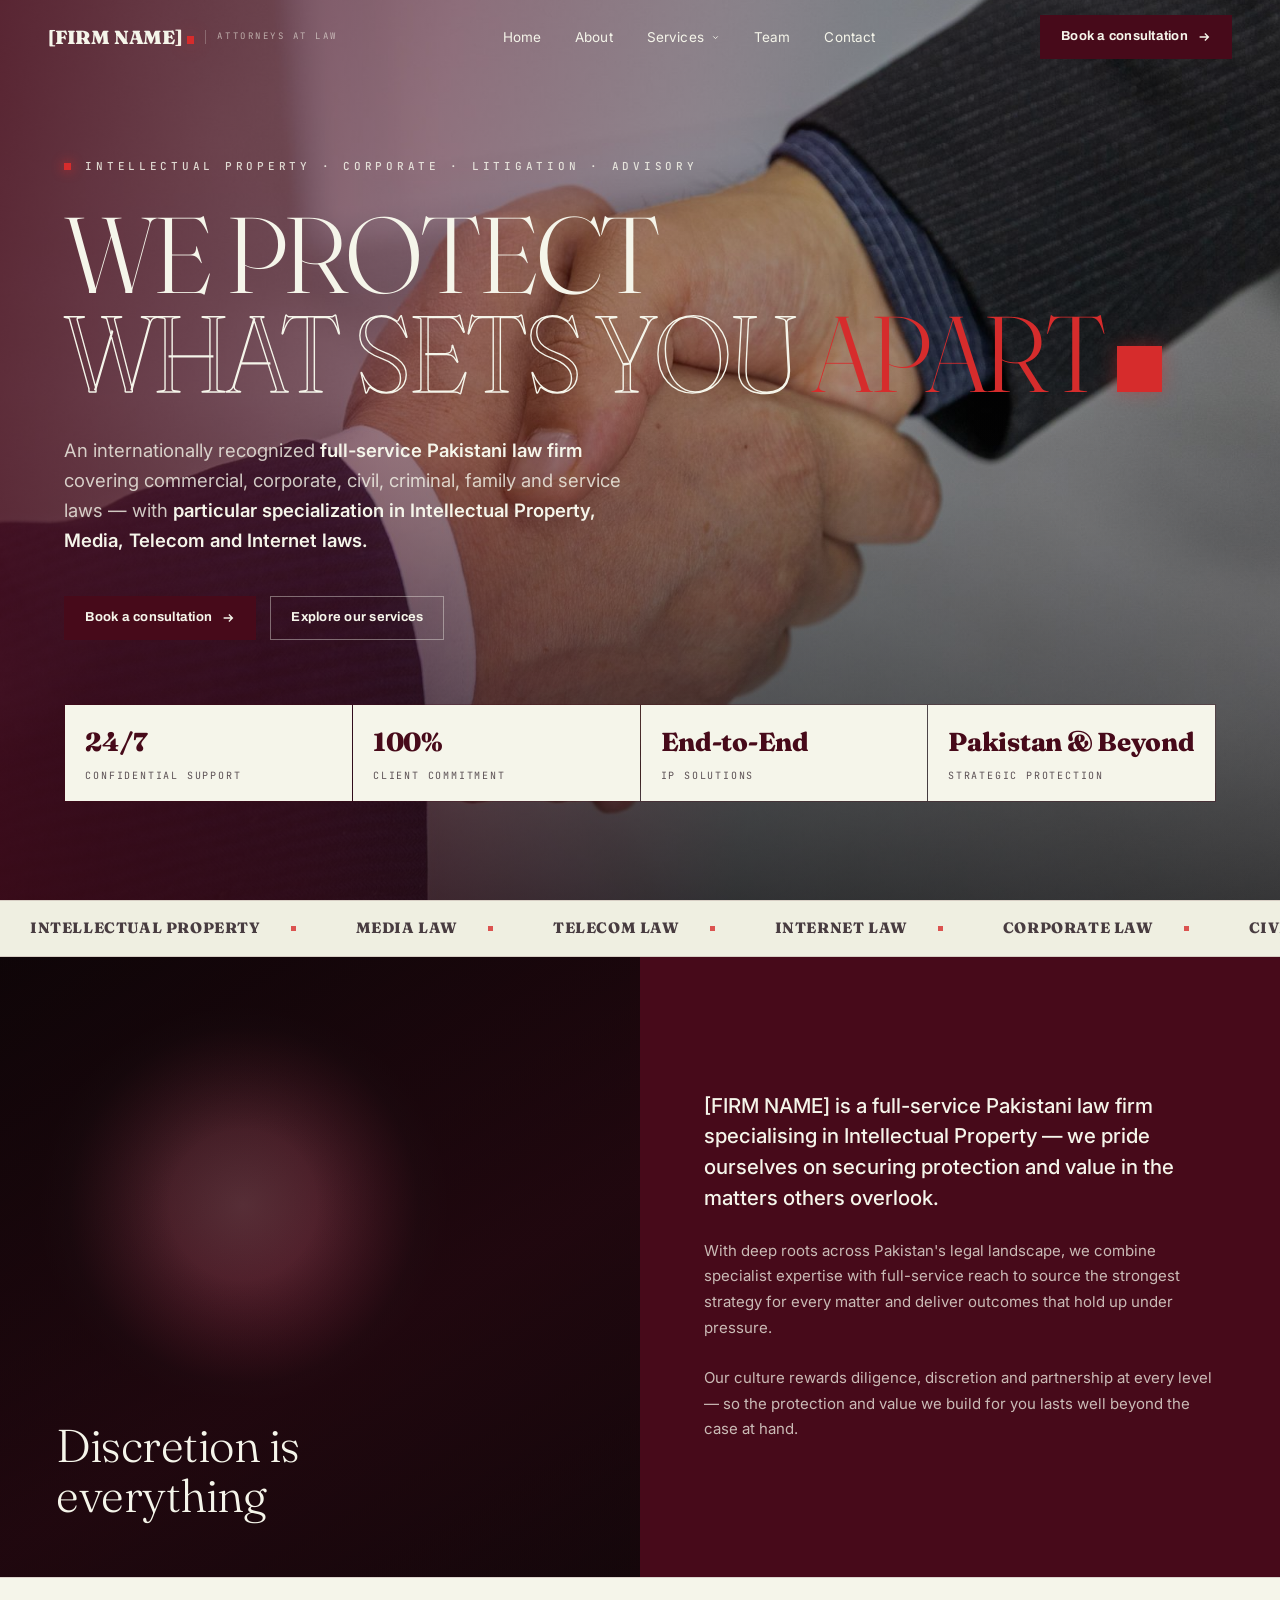
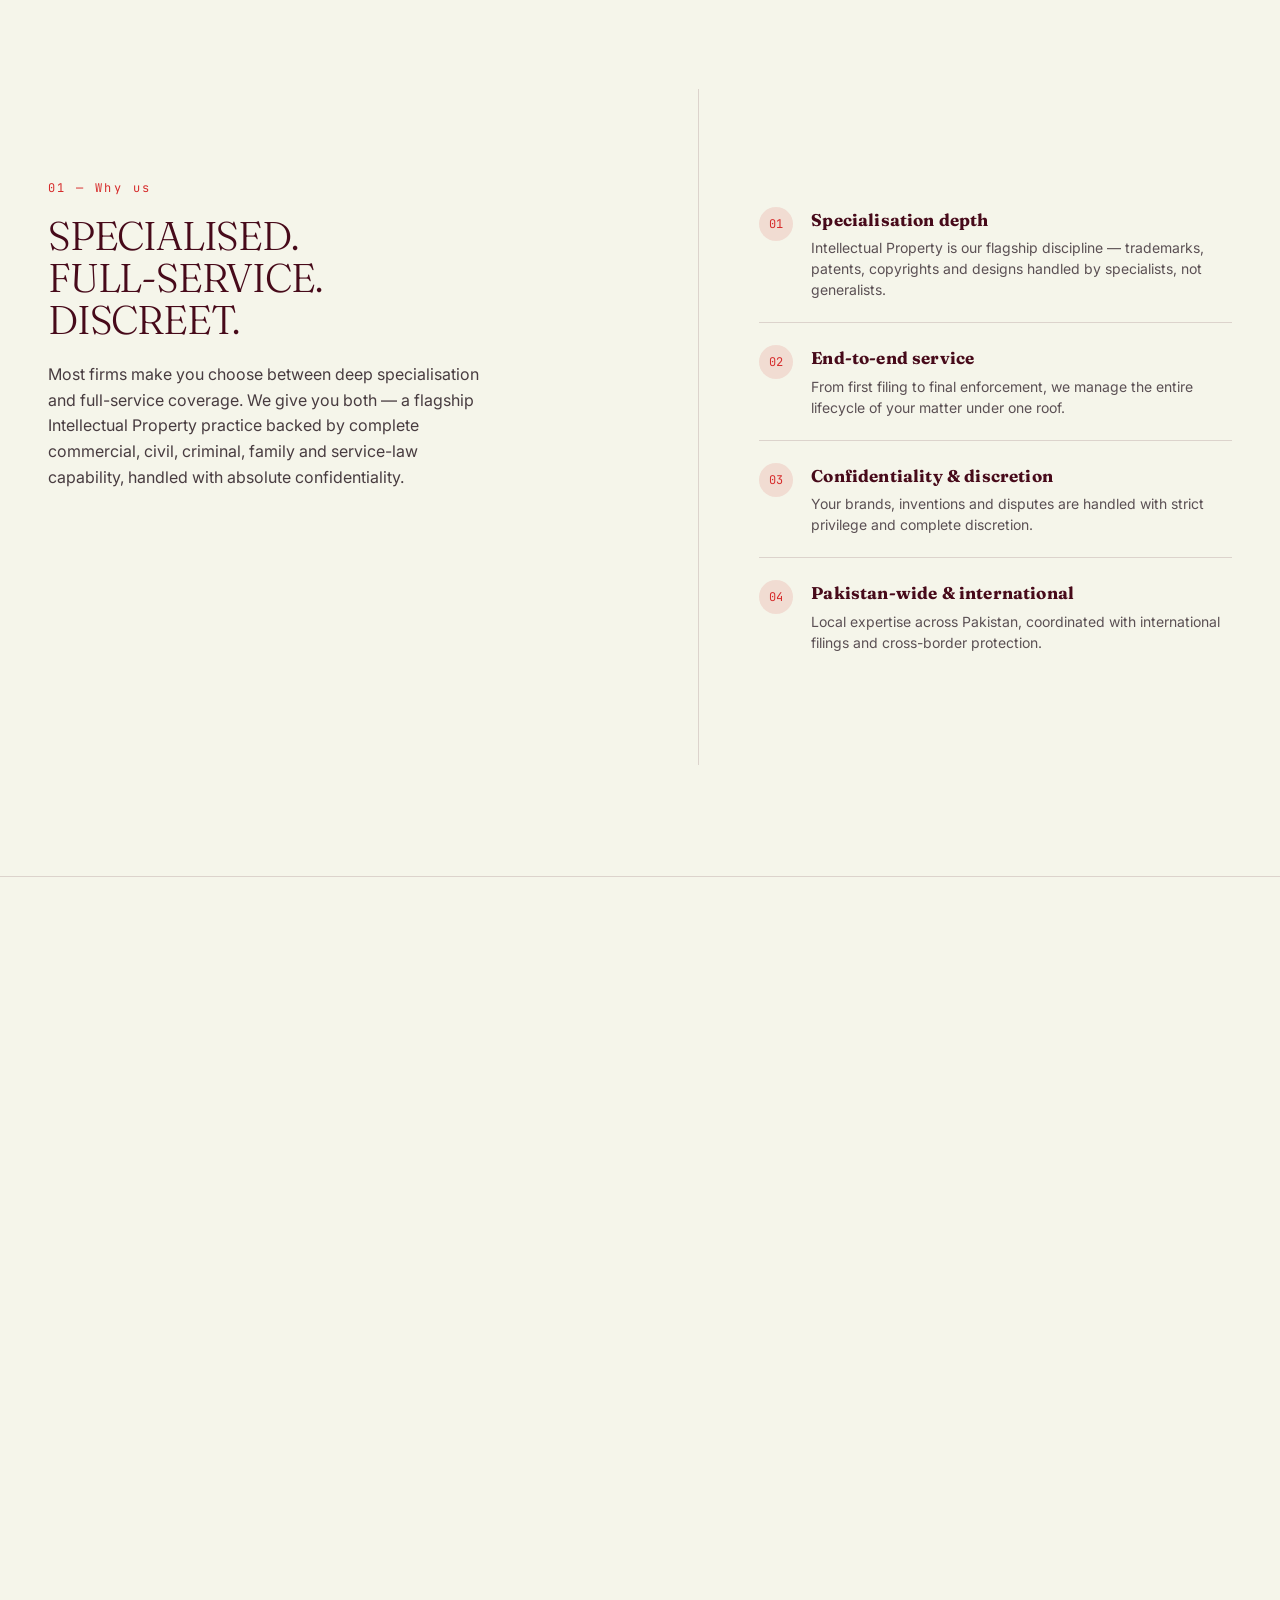
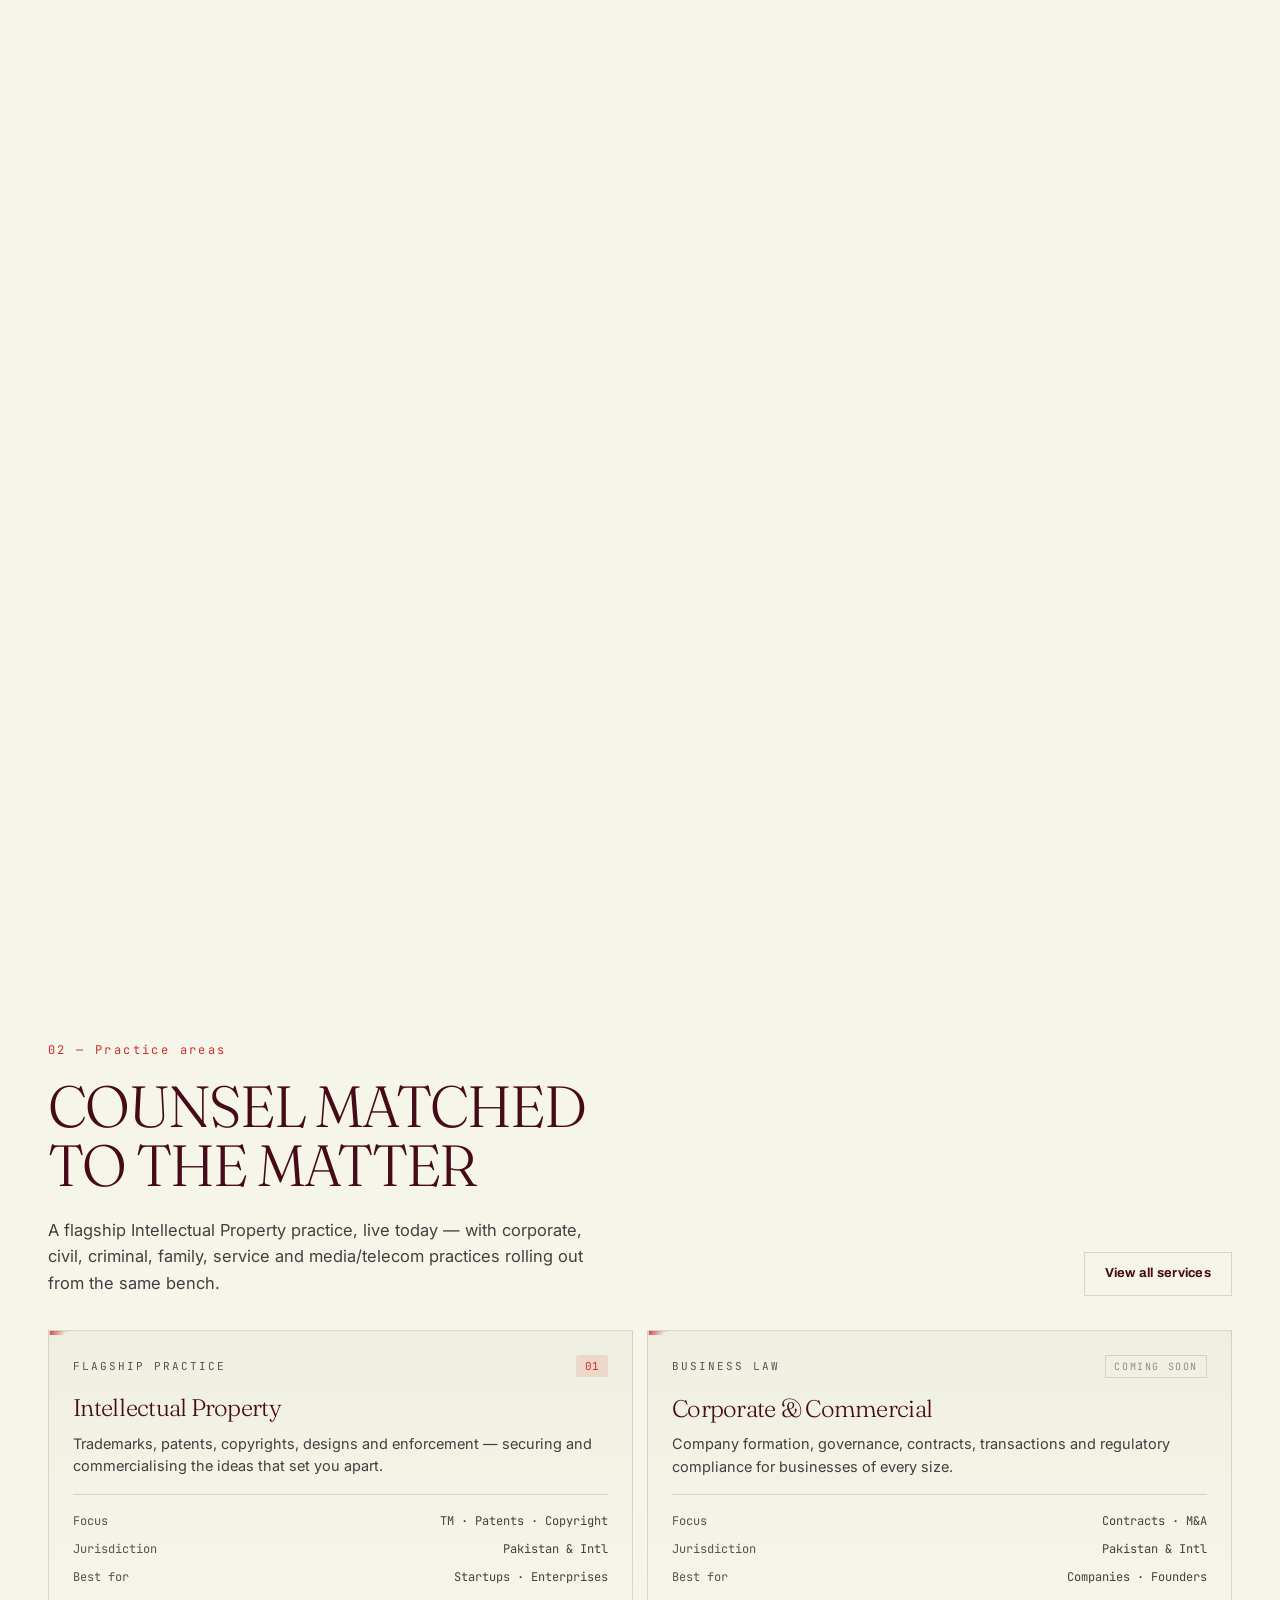
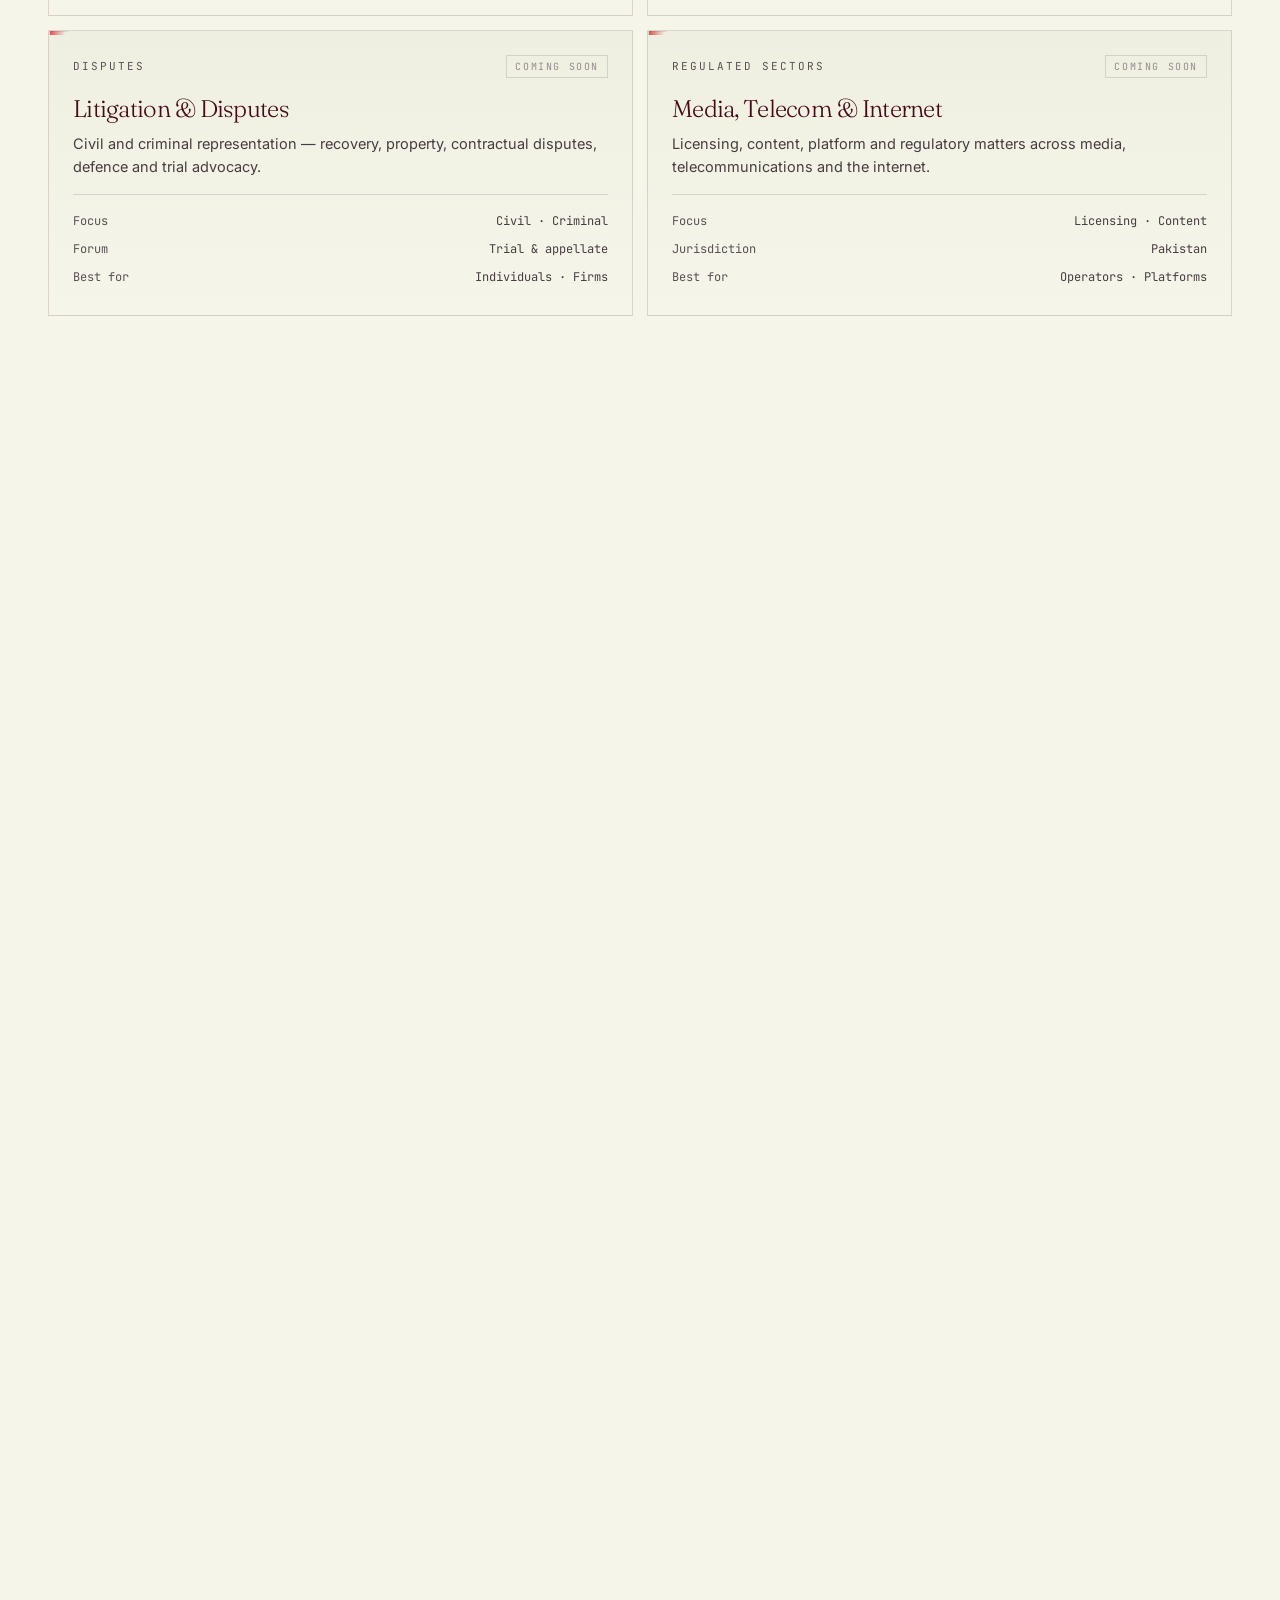
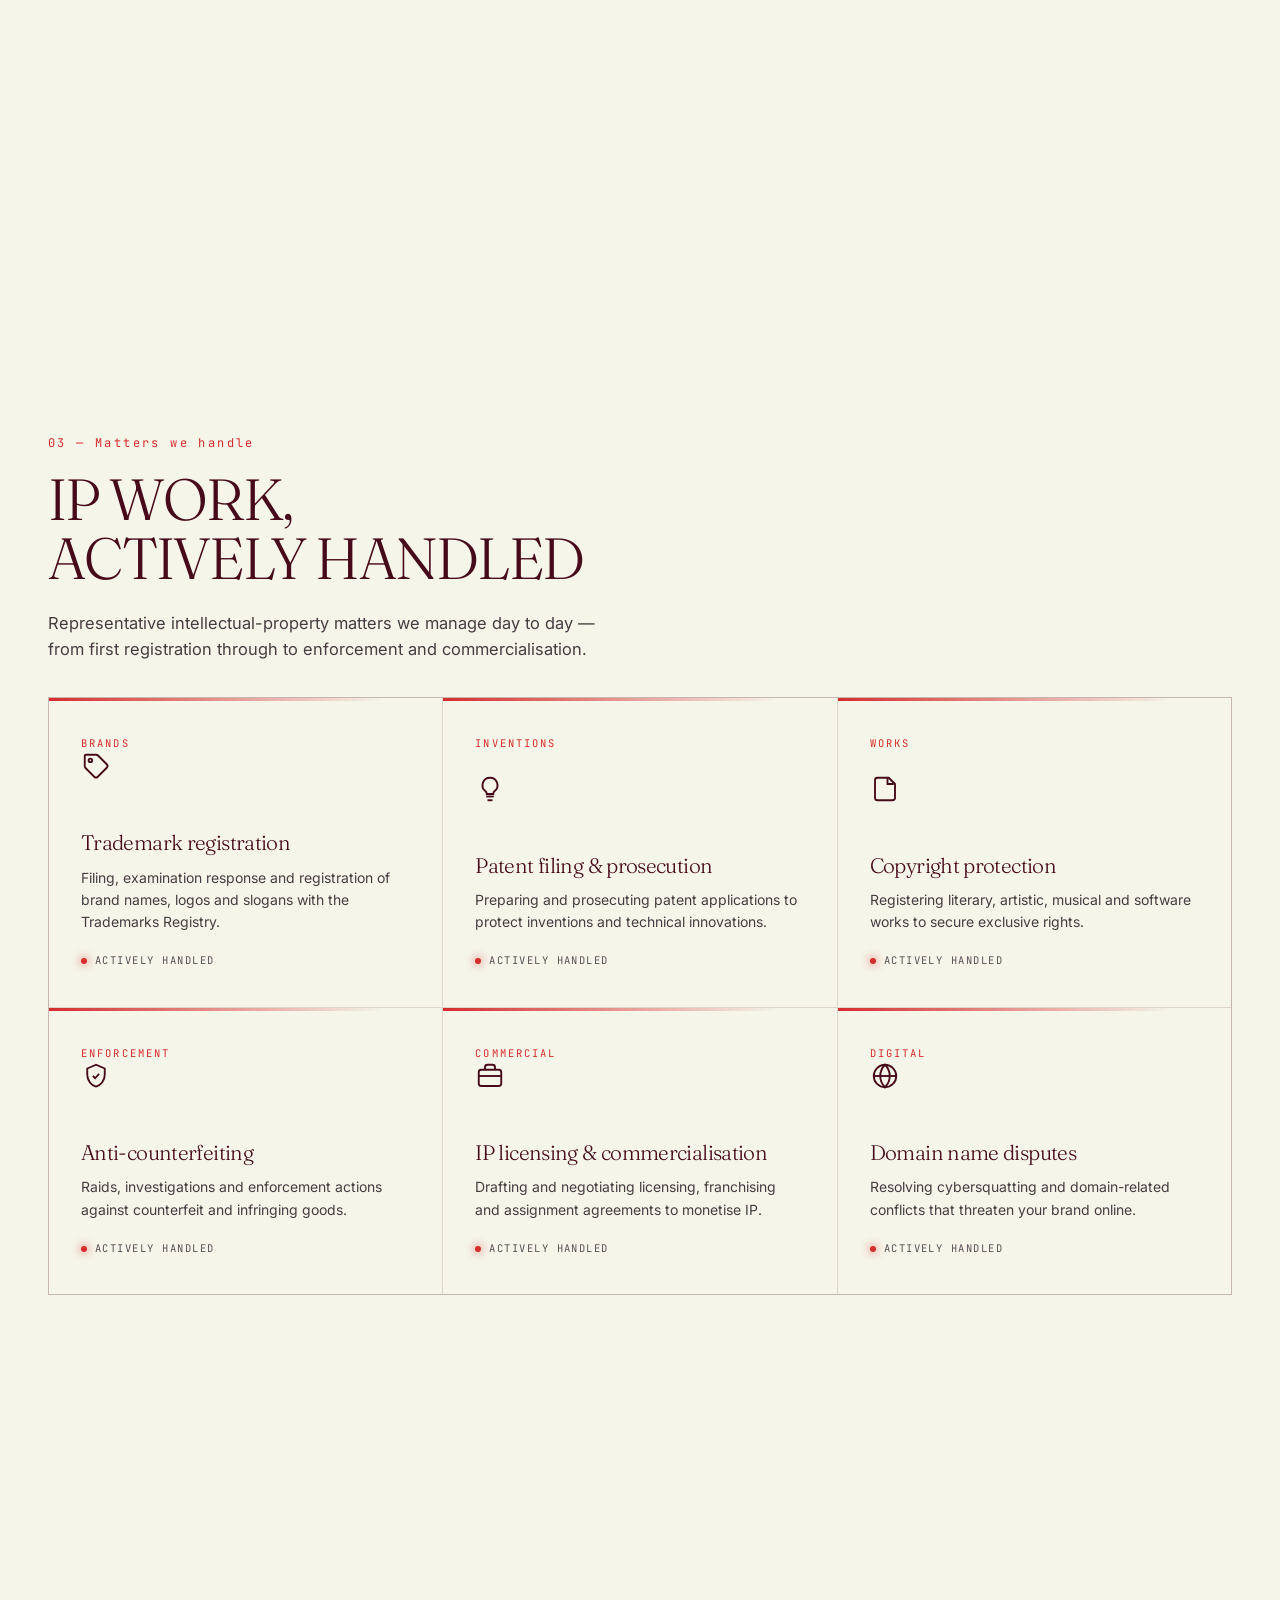
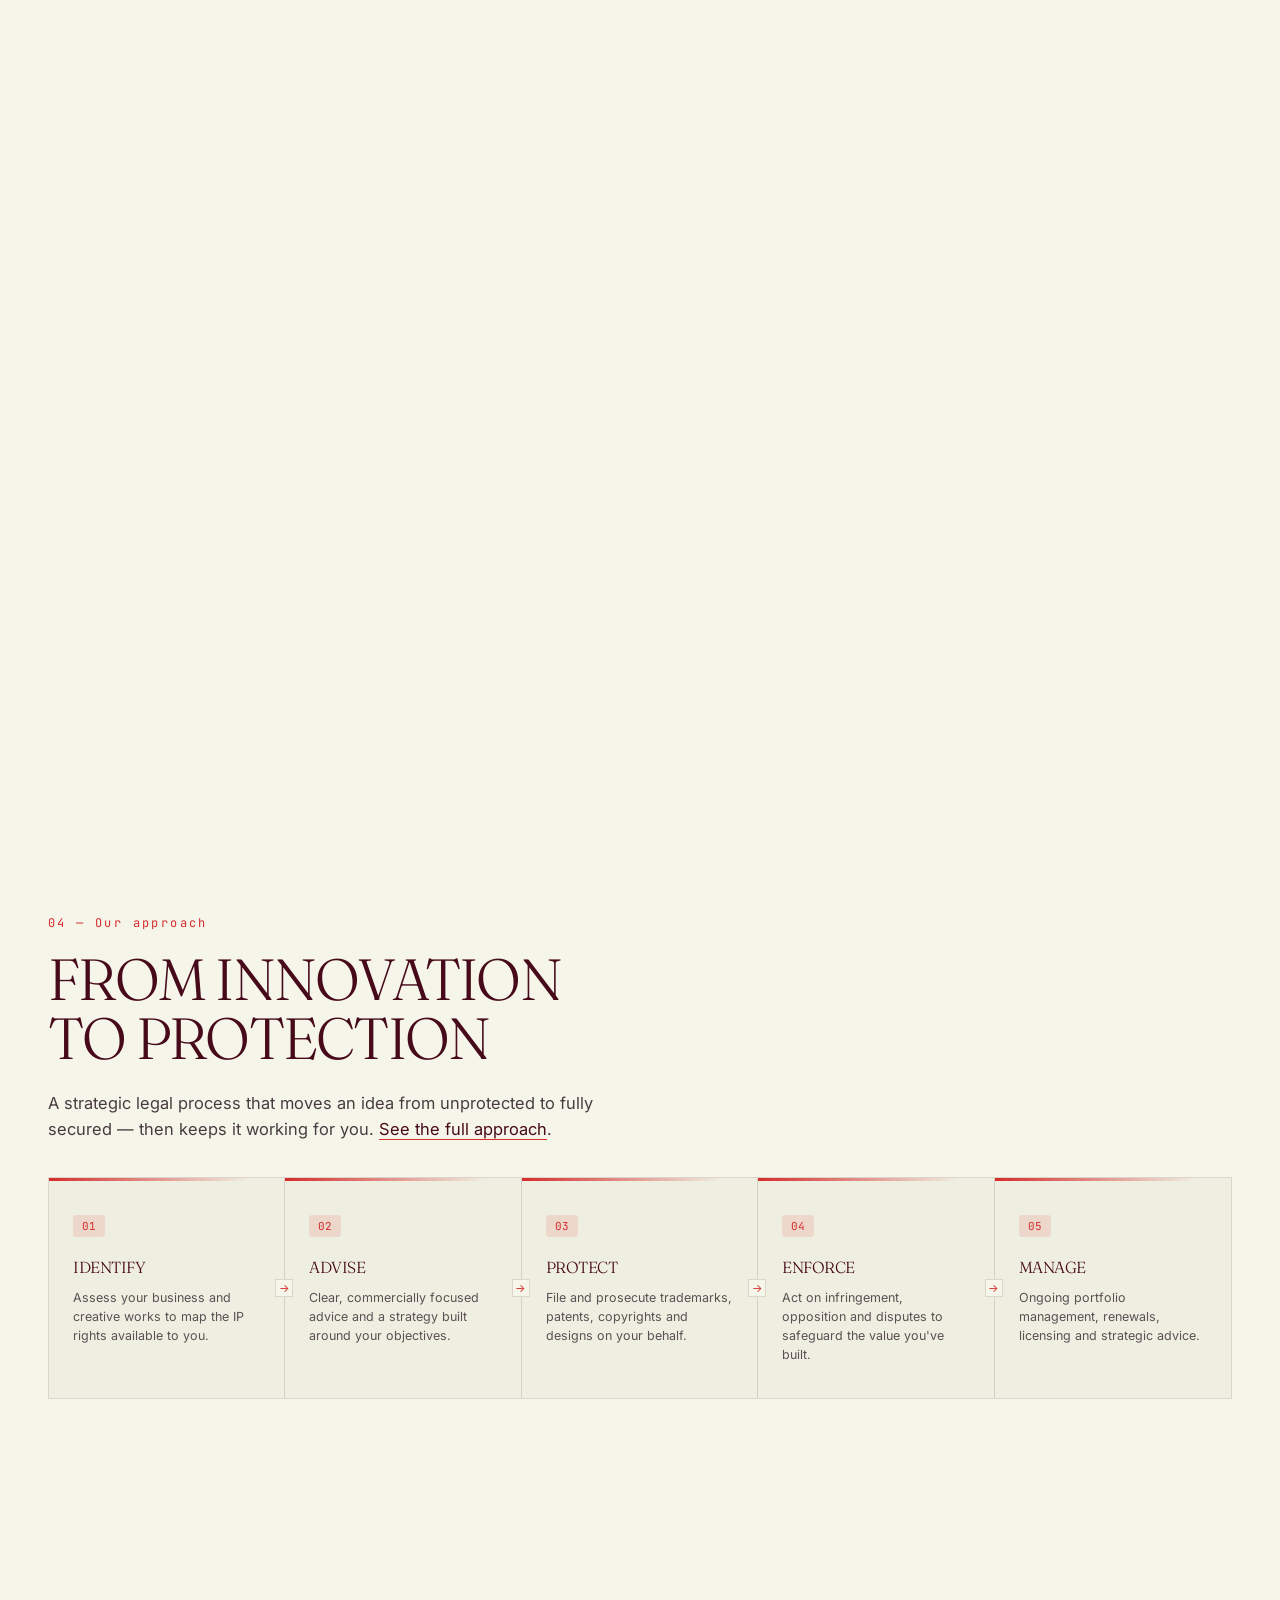
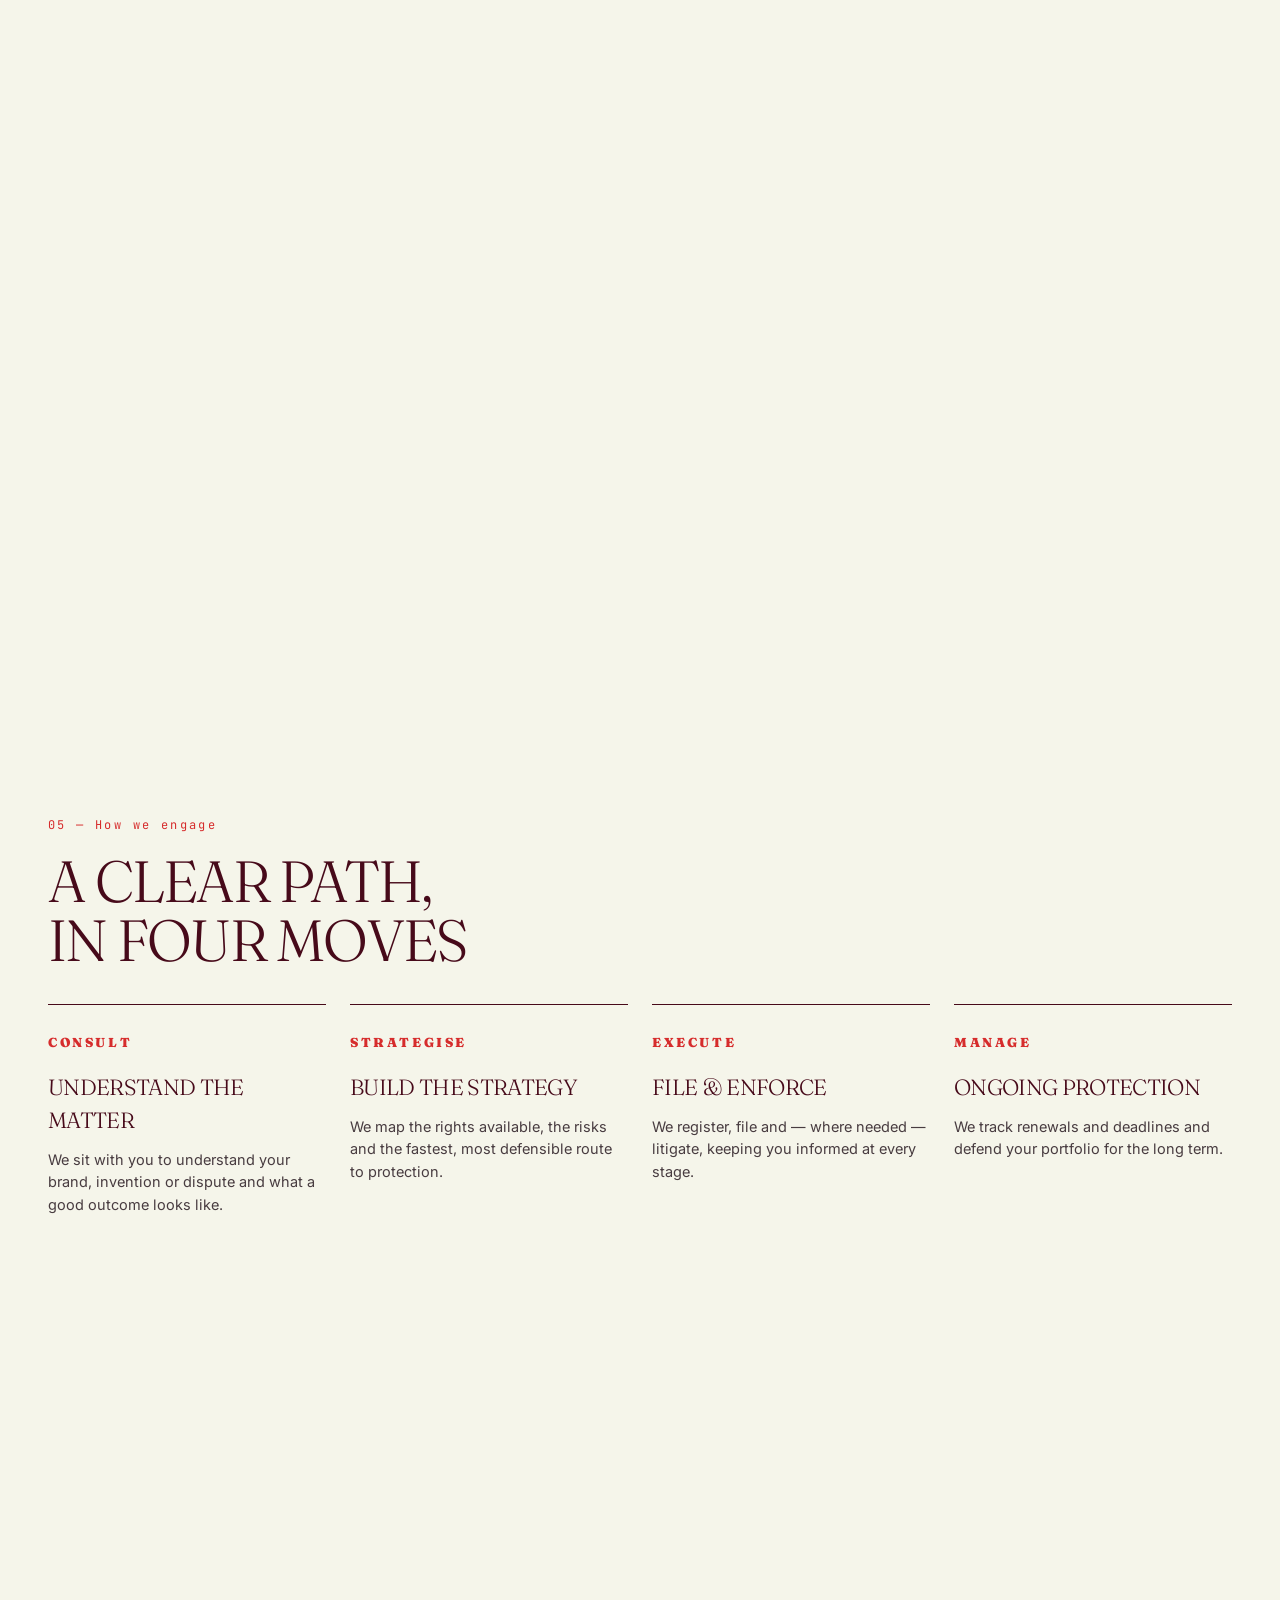
==== commit 1cf85da5: "Add scroll-driven interactions: hero photo carousel, pinned section reveals, and parallax - Hero: au" ====
--- a/index.html
+++ b/index.html
@@ -127,212 +127,226 @@
 </section>
 
 <!-- 01 — WHY US -->
-<section class="band" id="about">
-  <div class="wrap band-inner">
-    <div class="band-left" data-reveal>
-      <span class="sec-num">01 — Why us</span>
-      <h3>Specialised.<br>Full-service.<br>Discreet.</h3>
-      <p>Most firms make you choose between deep specialisation and full-service coverage. We give you
-        both — a flagship Intellectual Property practice backed by complete commercial, civil, criminal,
-        family and service-law capability, handled with absolute confidentiality.</p>
-    </div>
-    <div class="band-right">
-      <ul class="pledge">
-        <li data-reveal><div class="n">01</div><div><div class="t">Specialisation depth</div><div class="d">Intellectual Property is our flagship discipline — trademarks, patents, copyrights and designs handled by specialists, not generalists.</div></div></li>
-        <li data-reveal data-d="1"><div class="n">02</div><div><div class="t">End-to-end service</div><div class="d">From first filing to final enforcement, we manage the entire lifecycle of your matter under one roof.</div></div></li>
-        <li data-reveal data-d="2"><div class="n">03</div><div><div class="t">Confidentiality &amp; discretion</div><div class="d">Your brands, inventions and disputes are handled with strict privilege and complete discretion.</div></div></li>
-        <li data-reveal data-d="3"><div class="n">04</div><div><div class="t">Pakistan-wide &amp; international</div><div class="d">Local expertise across Pakistan, coordinated with international filings and cross-border protection.</div></div></li>
-      </ul>
-    </div>
-  </div>
-</section>
+<!-- pin-track gives this section extra scroll room: the .band inside sticks in place
+     while the pledge items join one by one, then releases once all 4 have appeared -->
+<div class="pin-track" id="about" style="--steps:4">
+  <section class="band">
+    <div class="wrap band-inner">
+      <div class="band-left" data-reveal>
+        <span class="sec-num">01 — Why us</span>
+        <h3>Specialised.<br>Full-service.<br>Discreet.</h3>
+        <p>Most firms make you choose between deep specialisation and full-service coverage. We give you
+          both — a flagship Intellectual Property practice backed by complete commercial, civil, criminal,
+          family and service-law capability, handled with absolute confidentiality.</p>
+      </div>
+      <div class="band-right">
+        <ul class="pledge">
+          <li class="reveal-step"><div class="n">01</div><div><div class="t">Specialisation depth</div><div class="d">Intellectual Property is our flagship discipline — trademarks, patents, copyrights and designs handled by specialists, not generalists.</div></div></li>
+          <li class="reveal-step"><div class="n">02</div><div><div class="t">End-to-end service</div><div class="d">From first filing to final enforcement, we manage the entire lifecycle of your matter under one roof.</div></div></li>
+          <li class="reveal-step"><div class="n">03</div><div><div class="t">Confidentiality &amp; discretion</div><div class="d">Your brands, inventions and disputes are handled with strict privilege and complete discretion.</div></div></li>
+          <li class="reveal-step"><div class="n">04</div><div><div class="t">Pakistan-wide &amp; international</div><div class="d">Local expertise across Pakistan, coordinated with international filings and cross-border protection.</div></div></li>
+        </ul>
+      </div>
+    </div>
+  </section>
+</div>
 
 <!-- 02 — PRACTICE AREAS -->
-<section class="section" id="practice">
-  <div class="wrap">
-    <div class="sec-head">
-      <div class="lhs" data-reveal>
-        <span class="sec-num">02 — Practice areas</span>
-        <h2 class="sec-title">Counsel matched<br>to the matter</h2>
-        <p class="sec-desc">A flagship Intellectual Property practice, live today — with corporate, civil,
-          criminal, family, service and media/telecom practices rolling out from the same bench.</p>
-      </div>
-      <a href="services.html" class="btn ghost" data-reveal data-d="1">View all services</a>
-    </div>
-    <div class="grid-hw">
-      <a href="intellectual-property.html" class="hw perim" data-reveal>
-        <div class="tagrow"><span class="vendor">Flagship practice</span><span class="idx">01</span></div>
-        <h4>Intellectual Property</h4>
-        <div class="role">Trademarks, patents, copyrights, designs and enforcement — securing and commercialising the ideas that set you apart.</div>
-        <div class="specs">
-          <div>Focus <span>TM · Patents · Copyright</span></div>
-          <div>Jurisdiction <span>Pakistan &amp; Intl</span></div>
-          <div>Best for <span>Startups · Enterprises</span></div>
-        </div>
-      </a>
-      <div class="hw perim soon" data-reveal data-d="1">
-        <div class="tagrow"><span class="vendor">Business law</span><span class="soon-pill">Coming soon</span></div>
-        <h4>Corporate &amp; Commercial</h4>
-        <div class="role">Company formation, governance, contracts, transactions and regulatory compliance for businesses of every size.</div>
-        <div class="specs">
-          <div>Focus <span>Contracts · M&amp;A</span></div>
-          <div>Jurisdiction <span>Pakistan &amp; Intl</span></div>
-          <div>Best for <span>Companies · Founders</span></div>
-        </div>
-      </div>
-      <div class="hw perim soon" data-reveal data-d="2">
-        <div class="tagrow"><span class="vendor">Disputes</span><span class="soon-pill">Coming soon</span></div>
-        <h4>Litigation &amp; Disputes</h4>
-        <div class="role">Civil and criminal representation — recovery, property, contractual disputes, defence and trial advocacy.</div>
-        <div class="specs">
-          <div>Focus <span>Civil · Criminal</span></div>
-          <div>Forum <span>Trial &amp; appellate</span></div>
-          <div>Best for <span>Individuals · Firms</span></div>
-        </div>
-      </div>
-      <div class="hw perim soon" data-reveal data-d="3">
-        <div class="tagrow"><span class="vendor">Regulated sectors</span><span class="soon-pill">Coming soon</span></div>
-        <h4>Media, Telecom &amp; Internet</h4>
-        <div class="role">Licensing, content, platform and regulatory matters across media, telecommunications and the internet.</div>
-        <div class="specs">
-          <div>Focus <span>Licensing · Content</span></div>
-          <div>Jurisdiction <span>Pakistan</span></div>
-          <div>Best for <span>Operators · Platforms</span></div>
-        </div>
-      </div>
-    </div>
-  </div>
-</section>
+<div class="pin-track" id="practice" style="--steps:4">
+  <section class="section">
+    <div class="wrap">
+      <div class="sec-head">
+        <div class="lhs" data-reveal>
+          <span class="sec-num">02 — Practice areas</span>
+          <h2 class="sec-title">Counsel matched<br>to the matter</h2>
+          <p class="sec-desc">A flagship Intellectual Property practice, live today — with corporate, civil,
+            criminal, family, service and media/telecom practices rolling out from the same bench.</p>
+        </div>
+        <a href="services.html" class="btn ghost" data-reveal data-d="1">View all services</a>
+      </div>
+      <div class="grid-hw">
+        <a href="intellectual-property.html" class="hw perim reveal-step">
+          <div class="tagrow"><span class="vendor">Flagship practice</span><span class="idx">01</span></div>
+          <h4>Intellectual Property</h4>
+          <div class="role">Trademarks, patents, copyrights, designs and enforcement — securing and commercialising the ideas that set you apart.</div>
+          <div class="specs">
+            <div>Focus <span>TM · Patents · Copyright</span></div>
+            <div>Jurisdiction <span>Pakistan &amp; Intl</span></div>
+            <div>Best for <span>Startups · Enterprises</span></div>
+          </div>
+        </a>
+        <div class="hw perim soon reveal-step">
+          <div class="tagrow"><span class="vendor">Business law</span><span class="soon-pill">Coming soon</span></div>
+          <h4>Corporate &amp; Commercial</h4>
+          <div class="role">Company formation, governance, contracts, transactions and regulatory compliance for businesses of every size.</div>
+          <div class="specs">
+            <div>Focus <span>Contracts · M&amp;A</span></div>
+            <div>Jurisdiction <span>Pakistan &amp; Intl</span></div>
+            <div>Best for <span>Companies · Founders</span></div>
+          </div>
+        </div>
+        <div class="hw perim soon reveal-step">
+          <div class="tagrow"><span class="vendor">Disputes</span><span class="soon-pill">Coming soon</span></div>
+          <h4>Litigation &amp; Disputes</h4>
+          <div class="role">Civil and criminal representation — recovery, property, contractual disputes, defence and trial advocacy.</div>
+          <div class="specs">
+            <div>Focus <span>Civil · Criminal</span></div>
+            <div>Forum <span>Trial &amp; appellate</span></div>
+            <div>Best for <span>Individuals · Firms</span></div>
+          </div>
+        </div>
+        <div class="hw perim soon reveal-step">
+          <div class="tagrow"><span class="vendor">Regulated sectors</span><span class="soon-pill">Coming soon</span></div>
+          <h4>Media, Telecom &amp; Internet</h4>
+          <div class="role">Licensing, content, platform and regulatory matters across media, telecommunications and the internet.</div>
+          <div class="specs">
+            <div>Focus <span>Licensing · Content</span></div>
+            <div>Jurisdiction <span>Pakistan</span></div>
+            <div>Best for <span>Operators · Platforms</span></div>
+          </div>
+        </div>
+      </div>
+    </div>
+  </section>
+</div>
 
 <!-- 03 — MATTERS WE HANDLE -->
-<section class="section" id="matters" style="padding-top:0">
-  <div class="wrap">
-    <div class="sec-head">
-      <div class="lhs" data-reveal>
-        <span class="sec-num">03 — Matters we handle</span>
-        <h2 class="sec-title">IP work,<br>actively handled</h2>
-        <p class="sec-desc">Representative intellectual-property matters we manage day to day — from first
-          registration through to enforcement and commercialisation.</p>
-      </div>
-    </div>
-    <div class="grid-dep">
-      <div class="dep" data-reveal>
-        <span class="sector">Brands</span>
-        <svg class="ico" viewBox="0 0 24 24" fill="none" stroke="currentColor" stroke-width="1.5"><path d="M20.6 13.4 13.4 20.6a2 2 0 0 1-2.8 0l-7-7a2 2 0 0 1-.6-1.4V4a1 1 0 0 1 1-1h8.2a2 2 0 0 1 1.4.6l7 7a2 2 0 0 1 0 2.8Z"/><circle cx="7.5" cy="7.5" r="1.4"/></svg>
-        <h4>Trademark registration</h4>
-        <p>Filing, examination response and registration of brand names, logos and slogans with the Trademarks Registry.</p>
-        <span class="live handled"><i></i>Actively handled</span>
-      </div>
-      <div class="dep" data-reveal data-d="1">
-        <span class="sector">Inventions</span>
-        <svg class="ico" viewBox="0 0 24 24" fill="none" stroke="currentColor" stroke-width="1.5"><path d="M9 18h6"/><path d="M10 21h4"/><path d="M12 3a6 6 0 0 0-3.6 10.8c.5.4.8 1 .9 1.6l.1.6h5.2l.1-.6c.1-.6.4-1.2.9-1.6A6 6 0 0 0 12 3Z"/></svg>
-        <h4>Patent filing &amp; prosecution</h4>
-        <p>Preparing and prosecuting patent applications to protect inventions and technical innovations.</p>
-        <span class="live handled"><i></i>Actively handled</span>
-      </div>
-      <div class="dep" data-reveal data-d="2">
-        <span class="sector">Works</span>
-        <svg class="ico" viewBox="0 0 24 24" fill="none" stroke="currentColor" stroke-width="1.5"><path d="M4 5a2 2 0 0 1 2-2h9l5 5v11a2 2 0 0 1-2 2H6a2 2 0 0 1-2-2Z"/><path d="M14 3v5h5"/></svg>
-        <h4>Copyright protection</h4>
-        <p>Registering literary, artistic, musical and software works to secure exclusive rights.</p>
-        <span class="live handled"><i></i>Actively handled</span>
-      </div>
-      <div class="dep" data-reveal>
-        <span class="sector">Enforcement</span>
-        <svg class="ico" viewBox="0 0 24 24" fill="none" stroke="currentColor" stroke-width="1.5"><path d="M12 3 5 6v5c0 4.4 3 8.3 7 9.5 4-1.2 7-5.1 7-9.5V6Z"/><path d="m9.5 12 1.8 1.8 3.2-3.6"/></svg>
-        <h4>Anti-counterfeiting</h4>
-        <p>Raids, investigations and enforcement actions against counterfeit and infringing goods.</p>
-        <span class="live handled"><i></i>Actively handled</span>
-      </div>
-      <div class="dep" data-reveal data-d="1">
-        <span class="sector">Commercial</span>
-        <svg class="ico" viewBox="0 0 24 24" fill="none" stroke="currentColor" stroke-width="1.5"><path d="M8 7V5a2 2 0 0 1 2-2h4a2 2 0 0 1 2 2v2"/><rect x="3" y="7" width="18" height="13" rx="2"/><path d="M3 12h18"/></svg>
-        <h4>IP licensing &amp; commercialisation</h4>
-        <p>Drafting and negotiating licensing, franchising and assignment agreements to monetise IP.</p>
-        <span class="live handled"><i></i>Actively handled</span>
-      </div>
-      <div class="dep" data-reveal data-d="2">
-        <span class="sector">Digital</span>
-        <svg class="ico" viewBox="0 0 24 24" fill="none" stroke="currentColor" stroke-width="1.5"><circle cx="12" cy="12" r="9"/><path d="M3 12h18"/><path d="M12 3c2.5 2.5 3.8 5.7 3.8 9S14.5 18.5 12 21c-2.5-2.5-3.8-5.7-3.8-9S9.5 5.5 12 3Z"/></svg>
-        <h4>Domain name disputes</h4>
-        <p>Resolving cybersquatting and domain-related conflicts that threaten your brand online.</p>
-        <span class="live handled"><i></i>Actively handled</span>
-      </div>
-    </div>
-  </div>
-</section>
+<div class="pin-track" id="matters" style="--steps:6">
+  <section class="section" style="padding-top:0">
+    <div class="wrap">
+      <div class="sec-head">
+        <div class="lhs" data-reveal>
+          <span class="sec-num">03 — Matters we handle</span>
+          <h2 class="sec-title">IP work,<br>actively handled</h2>
+          <p class="sec-desc">Representative intellectual-property matters we manage day to day — from first
+            registration through to enforcement and commercialisation.</p>
+        </div>
+      </div>
+      <div class="grid-dep">
+        <div class="dep reveal-step">
+          <span class="sector">Brands</span>
+          <svg class="ico" viewBox="0 0 24 24" fill="none" stroke="currentColor" stroke-width="1.5"><path d="M20.6 13.4 13.4 20.6a2 2 0 0 1-2.8 0l-7-7a2 2 0 0 1-.6-1.4V4a1 1 0 0 1 1-1h8.2a2 2 0 0 1 1.4.6l7 7a2 2 0 0 1 0 2.8Z"/><circle cx="7.5" cy="7.5" r="1.4"/></svg>
+          <h4>Trademark registration</h4>
+          <p>Filing, examination response and registration of brand names, logos and slogans with the Trademarks Registry.</p>
+          <span class="live handled"><i></i>Actively handled</span>
+        </div>
+        <div class="dep reveal-step">
+          <span class="sector">Inventions</span>
+          <svg class="ico" viewBox="0 0 24 24" fill="none" stroke="currentColor" stroke-width="1.5"><path d="M9 18h6"/><path d="M10 21h4"/><path d="M12 3a6 6 0 0 0-3.6 10.8c.5.4.8 1 .9 1.6l.1.6h5.2l.1-.6c.1-.6.4-1.2.9-1.6A6 6 0 0 0 12 3Z"/></svg>
+          <h4>Patent filing &amp; prosecution</h4>
+          <p>Preparing and prosecuting patent applications to protect inventions and technical innovations.</p>
+          <span class="live handled"><i></i>Actively handled</span>
+        </div>
+        <div class="dep reveal-step">
+          <span class="sector">Works</span>
+          <svg class="ico" viewBox="0 0 24 24" fill="none" stroke="currentColor" stroke-width="1.5"><path d="M4 5a2 2 0 0 1 2-2h9l5 5v11a2 2 0 0 1-2 2H6a2 2 0 0 1-2-2Z"/><path d="M14 3v5h5"/></svg>
+          <h4>Copyright protection</h4>
+          <p>Registering literary, artistic, musical and software works to secure exclusive rights.</p>
+          <span class="live handled"><i></i>Actively handled</span>
+        </div>
+        <div class="dep reveal-step">
+          <span class="sector">Enforcement</span>
+          <svg class="ico" viewBox="0 0 24 24" fill="none" stroke="currentColor" stroke-width="1.5"><path d="M12 3 5 6v5c0 4.4 3 8.3 7 9.5 4-1.2 7-5.1 7-9.5V6Z"/><path d="m9.5 12 1.8 1.8 3.2-3.6"/></svg>
+          <h4>Anti-counterfeiting</h4>
+          <p>Raids, investigations and enforcement actions against counterfeit and infringing goods.</p>
+          <span class="live handled"><i></i>Actively handled</span>
+        </div>
+        <div class="dep reveal-step">
+          <span class="sector">Commercial</span>
+          <svg class="ico" viewBox="0 0 24 24" fill="none" stroke="currentColor" stroke-width="1.5"><path d="M8 7V5a2 2 0 0 1 2-2h4a2 2 0 0 1 2 2v2"/><rect x="3" y="7" width="18" height="13" rx="2"/><path d="M3 12h18"/></svg>
+          <h4>IP licensing &amp; commercialisation</h4>
+          <p>Drafting and negotiating licensing, franchising and assignment agreements to monetise IP.</p>
+          <span class="live handled"><i></i>Actively handled</span>
+        </div>
+        <div class="dep reveal-step">
+          <span class="sector">Digital</span>
+          <svg class="ico" viewBox="0 0 24 24" fill="none" stroke="currentColor" stroke-width="1.5"><circle cx="12" cy="12" r="9"/><path d="M3 12h18"/><path d="M12 3c2.5 2.5 3.8 5.7 3.8 9S14.5 18.5 12 21c-2.5-2.5-3.8-5.7-3.8-9S9.5 5.5 12 3Z"/></svg>
+          <h4>Domain name disputes</h4>
+          <p>Resolving cybersquatting and domain-related conflicts that threaten your brand online.</p>
+          <span class="live handled"><i></i>Actively handled</span>
+        </div>
+      </div>
+    </div>
+  </section>
+</div>
 
 <!-- 04 — OUR APPROACH -->
-<section class="section" id="approach" style="padding-top:0">
-  <div class="wrap">
-    <div class="sec-head">
-      <div class="lhs" data-reveal>
-        <span class="sec-num">04 — Our approach</span>
-        <h2 class="sec-title">From innovation<br>to protection</h2>
-        <p class="sec-desc">A strategic legal process that moves an idea from unprotected to fully secured —
-          then keeps it working for you. <a href="intellectual-property.html#approach" style="color:var(--bone);border-bottom:1px solid var(--ember)">See the full approach</a>.</p>
-      </div>
-    </div>
-    <div class="pipe" data-reveal>
-      <div class="stage"><div class="pn">01</div><h5>Identify</h5><p>Assess your business and creative works to map the IP rights available to you.</p><div class="arrow">&rarr;</div></div>
-      <div class="stage"><div class="pn">02</div><h5>Advise</h5><p>Clear, commercially focused advice and a strategy built around your objectives.</p><div class="arrow">&rarr;</div></div>
-      <div class="stage"><div class="pn">03</div><h5>Protect</h5><p>File and prosecute trademarks, patents, copyrights and designs on your behalf.</p><div class="arrow">&rarr;</div></div>
-      <div class="stage"><div class="pn">04</div><h5>Enforce</h5><p>Act on infringement, opposition and disputes to safeguard the value you've built.</p><div class="arrow">&rarr;</div></div>
-      <div class="stage"><div class="pn">05</div><h5>Manage</h5><p>Ongoing portfolio management, renewals, licensing and strategic advice.</p></div>
-    </div>
-  </div>
-</section>
+<div class="pin-track" id="approach" style="--steps:5">
+  <section class="section" style="padding-top:0">
+    <div class="wrap">
+      <div class="sec-head">
+        <div class="lhs" data-reveal>
+          <span class="sec-num">04 — Our approach</span>
+          <h2 class="sec-title">From innovation<br>to protection</h2>
+          <p class="sec-desc">A strategic legal process that moves an idea from unprotected to fully secured —
+            then keeps it working for you. <a href="intellectual-property.html#approach" style="color:var(--bone);border-bottom:1px solid var(--ember)">See the full approach</a>.</p>
+        </div>
+      </div>
+      <div class="pipe">
+        <div class="stage reveal-step"><div class="pn">01</div><h5>Identify</h5><p>Assess your business and creative works to map the IP rights available to you.</p><div class="arrow">&rarr;</div></div>
+        <div class="stage reveal-step"><div class="pn">02</div><h5>Advise</h5><p>Clear, commercially focused advice and a strategy built around your objectives.</p><div class="arrow">&rarr;</div></div>
+        <div class="stage reveal-step"><div class="pn">03</div><h5>Protect</h5><p>File and prosecute trademarks, patents, copyrights and designs on your behalf.</p><div class="arrow">&rarr;</div></div>
+        <div class="stage reveal-step"><div class="pn">04</div><h5>Enforce</h5><p>Act on infringement, opposition and disputes to safeguard the value you've built.</p><div class="arrow">&rarr;</div></div>
+        <div class="stage reveal-step"><div class="pn">05</div><h5>Manage</h5><p>Ongoing portfolio management, renewals, licensing and strategic advice.</p></div>
+      </div>
+    </div>
+  </section>
+</div>
 
 <!-- 05 — HOW WE ENGAGE -->
-<section class="section" id="engage" style="padding-top:0">
-  <div class="wrap">
-    <div class="sec-head">
-      <div class="lhs" data-reveal>
-        <span class="sec-num">05 — How we engage</span>
-        <h2 class="sec-title">A clear path,<br>in four moves</h2>
-      </div>
-    </div>
-    <div class="steps">
-      <div class="step" data-reveal><div class="big">CONSULT</div><h4>Understand the matter</h4><p>We sit with you to understand your brand, invention or dispute and what a good outcome looks like.</p></div>
-      <div class="step" data-reveal data-d="1"><div class="big">STRATEGISE</div><h4>Build the strategy</h4><p>We map the rights available, the risks and the fastest, most defensible route to protection.</p></div>
-      <div class="step" data-reveal data-d="2"><div class="big">EXECUTE</div><h4>File &amp; enforce</h4><p>We register, file and — where needed — litigate, keeping you informed at every stage.</p></div>
-      <div class="step" data-reveal data-d="3"><div class="big">MANAGE</div><h4>Ongoing protection</h4><p>We track renewals and deadlines and defend your portfolio for the long term.</p></div>
-    </div>
-  </div>
-</section>
+<div class="pin-track" id="engage" style="--steps:4">
+  <section class="section" style="padding-top:0">
+    <div class="wrap">
+      <div class="sec-head">
+        <div class="lhs" data-reveal>
+          <span class="sec-num">05 — How we engage</span>
+          <h2 class="sec-title">A clear path,<br>in four moves</h2>
+        </div>
+      </div>
+      <div class="steps">
+        <div class="step reveal-step"><div class="big">CONSULT</div><h4>Understand the matter</h4><p>We sit with you to understand your brand, invention or dispute and what a good outcome looks like.</p></div>
+        <div class="step reveal-step"><div class="big">STRATEGISE</div><h4>Build the strategy</h4><p>We map the rights available, the risks and the fastest, most defensible route to protection.</p></div>
+        <div class="step reveal-step"><div class="big">EXECUTE</div><h4>File &amp; enforce</h4><p>We register, file and — where needed — litigate, keeping you informed at every stage.</p></div>
+        <div class="step reveal-step"><div class="big">MANAGE</div><h4>Ongoing protection</h4><p>We track renewals and deadlines and defend your portfolio for the long term.</p></div>
+      </div>
+    </div>
+  </section>
+</div>
 
 <!-- TEAM (placeholder profiles) -->
-<section class="section" id="team" style="padding-top:0">
-  <div class="wrap">
-    <div class="sec-head">
-      <div class="lhs" data-reveal>
-        <span class="sec-num">06 — The team</span>
-        <h2 class="sec-title">Counsel you'll<br>work with</h2>
-        <p class="sec-desc">Replace these placeholder profiles with your attorneys' names, credentials and photographs before launch.</p>
-      </div>
-    </div>
-    <div class="grid-svc">
-      <div class="svc team-card" data-reveal>
-        <div class="avatar">[__]</div>
-        <h4>[Attorney Name]</h4>
-        <div class="who">Founding Partner · IP</div>
-        <p>[Short bio — practice focus, years of experience, notable matters, bar admissions and qualifications.]</p>
-      </div>
-      <div class="svc team-card" data-reveal data-d="1">
-        <div class="avatar">[__]</div>
-        <h4>[Attorney Name]</h4>
-        <div class="who">Partner · Litigation</div>
-        <p>[Short bio — practice focus, years of experience, notable matters, bar admissions and qualifications.]</p>
-      </div>
-      <div class="svc team-card" data-reveal data-d="2">
-        <div class="avatar">[__]</div>
-        <h4>[Attorney Name]</h4>
-        <div class="who">Associate · Corporate</div>
-        <p>[Short bio — practice focus, years of experience, notable matters, bar admissions and qualifications.]</p>
-      </div>
-    </div>
-  </div>
-</section>
+<div class="pin-track" id="team" style="--steps:3">
+  <section class="section" style="padding-top:0">
+    <div class="wrap">
+      <div class="sec-head">
+        <div class="lhs" data-reveal>
+          <span class="sec-num">06 — The team</span>
+          <h2 class="sec-title">Counsel you'll<br>work with</h2>
+          <p class="sec-desc">Replace these placeholder profiles with your attorneys' names, credentials and photographs before launch.</p>
+        </div>
+      </div>
+      <div class="grid-svc">
+        <div class="svc team-card reveal-step">
+          <div class="avatar">[__]</div>
+          <h4>[Attorney Name]</h4>
+          <div class="who">Founding Partner · IP</div>
+          <p>[Short bio — practice focus, years of experience, notable matters, bar admissions and qualifications.]</p>
+        </div>
+        <div class="svc team-card reveal-step">
+          <div class="avatar">[__]</div>
+          <h4>[Attorney Name]</h4>
+          <div class="who">Partner · Litigation</div>
+          <p>[Short bio — practice focus, years of experience, notable matters, bar admissions and qualifications.]</p>
+        </div>
+        <div class="svc team-card reveal-step">
+          <div class="avatar">[__]</div>
+          <h4>[Attorney Name]</h4>
+          <div class="who">Associate · Corporate</div>
+          <p>[Short bio — practice focus, years of experience, notable matters, bar admissions and qualifications.]</p>
+        </div>
+      </div>
+    </div>
+  </section>
+</div>
 
 <!-- CTA -->
 <section class="cta" id="contact">
--- a/site.css
+++ b/site.css
@@ -277,3 +277,76 @@
 
 /* team avatar ring picks up the accent instead of a neutral line */
 .team-card .avatar{border-color:rgba(214,44,44,.35)}
+
+/* ---------- pinned scroll-through reveal, used by every "01 —" style section ----------
+   Each .pin-track is tall (scroll room scales with --steps, its item count);
+   the section inside sticks to the top of the viewport while that room
+   scrolls underneath, and app.js toggles .in-step on each .reveal-step as
+   scroll progress through the track crosses its threshold. Once the track's
+   height is used up, the section un-sticks and the page continues normally
+   — no extra JS needed for the release. */
+.pin-track{position:relative;height:calc(100vh + var(--steps, 4) * 48vh)}
+.pin-track > section{position:sticky;top:0;min-height:100svh;display:flex;
+  align-items:center;overflow:hidden;padding:36px 0}
+.pin-track .sec-head{margin-bottom:34px}
+.pin-track .hw{padding:24px}
+.pin-track .hw .tagrow{margin-bottom:18px}
+.pin-track .hw .role{min-height:0}
+.pin-track .hw .specs{margin-top:16px;padding-top:12px}
+.pin-track .grid-hw{gap:14px}
+/* wide grids (e.g. the 12-card IP services list) get an extra column while pinned so
+   they resolve in fewer rows. Scoped to exactly when the pin is active (matches the
+   inverse of the disable query below) so it never fights the site's own responsive
+   breakpoints for .grid-svc (2-col at ≤1000px, 1-col at ≤760px) on narrower screens. */
+@media(min-width:901px) and (prefers-reduced-motion:no-preference){
+  .pin-track-wide .grid-svc{grid-template-columns:repeat(4,1fr);gap:14px}
+  .pin-track-wide .svc{padding:20px;min-height:0}
+  .pin-track-wide .svc .ico{width:20px;height:20px;margin-bottom:14px}
+  .pin-track-wide .svc p{margin-top:8px;font-size:13px;line-height:1.45}
+}
+.reveal-step{opacity:0;transform:translateY(46px) scale(.94);
+  transition:opacity .7s var(--ease),transform .7s var(--ease)}
+.reveal-step.in-step{opacity:1;transform:none}
+@media(max-width:900px),(prefers-reduced-motion:reduce){
+  .pin-track{height:auto}
+  .pin-track > section.section{padding:130px 0}
+  .pin-track > section{position:static;min-height:auto}
+  .pin-track .sec-head{margin-bottom:60px}
+  .pin-track .hw{padding:34px}
+  .pin-track .hw .tagrow{margin-bottom:30px}
+  .pin-track .hw .role{min-height:62px}
+  .pin-track .hw .specs{margin-top:24px;padding-top:18px}
+  .pin-track .grid-hw{gap:20px}
+  .reveal-step{opacity:1;transform:none;transition:none}
+}
+
+/* ---------- smoother, more dynamic scroll reveal everywhere else ----------
+   Adds a touch of scale to the ANY1 fade+rise so content feels like it's
+   settling into place rather than just fading in. */
+[data-reveal]{transform:translateY(30px) scale(.97);
+  transition:opacity .9s var(--ease),transform .9s var(--ease)}
+[data-reveal].in{transform:none}
+@media(prefers-reduced-motion:reduce){
+  [data-reveal]{transform:none;transition:none}
+}
+
+/* ---------- hero photo carousel: slow continuous drift on the active slide ----------
+   Pure CSS "Ken Burns" zoom — independent of scroll, just gives the background
+   a sense of life instead of sitting completely static behind the headline. */
+.hc-slide{transform:scale(1.05)}
+.hc-slide.is-active{animation:hero-drift 11s ease-in-out infinite alternate}
+@keyframes hero-drift{
+  from{transform:scale(1.05) translate(0,0)}
+  to{transform:scale(1.14) translate(-1.5%,-2%)}
+}
+@media(prefers-reduced-motion:reduce){
+  .hc-slide.is-active{animation:none}
+}
+
+/* ---------- real scroll-linked parallax on the hero photo layer ----------
+   app.js sets --hero-scroll (0→1 across the hero's own height) and this
+   layer drifts a little slower than the page, for actual depth on scroll
+   rather than a one-shot trigger. Oversized upward (top:-60px instead of 0)
+   so shifting it down by up to 60px never exposes bare background above it. */
+.hero-carousel{top:-60px;bottom:0;
+  transform:translateY(calc(var(--hero-scroll, 0) * 60px))}
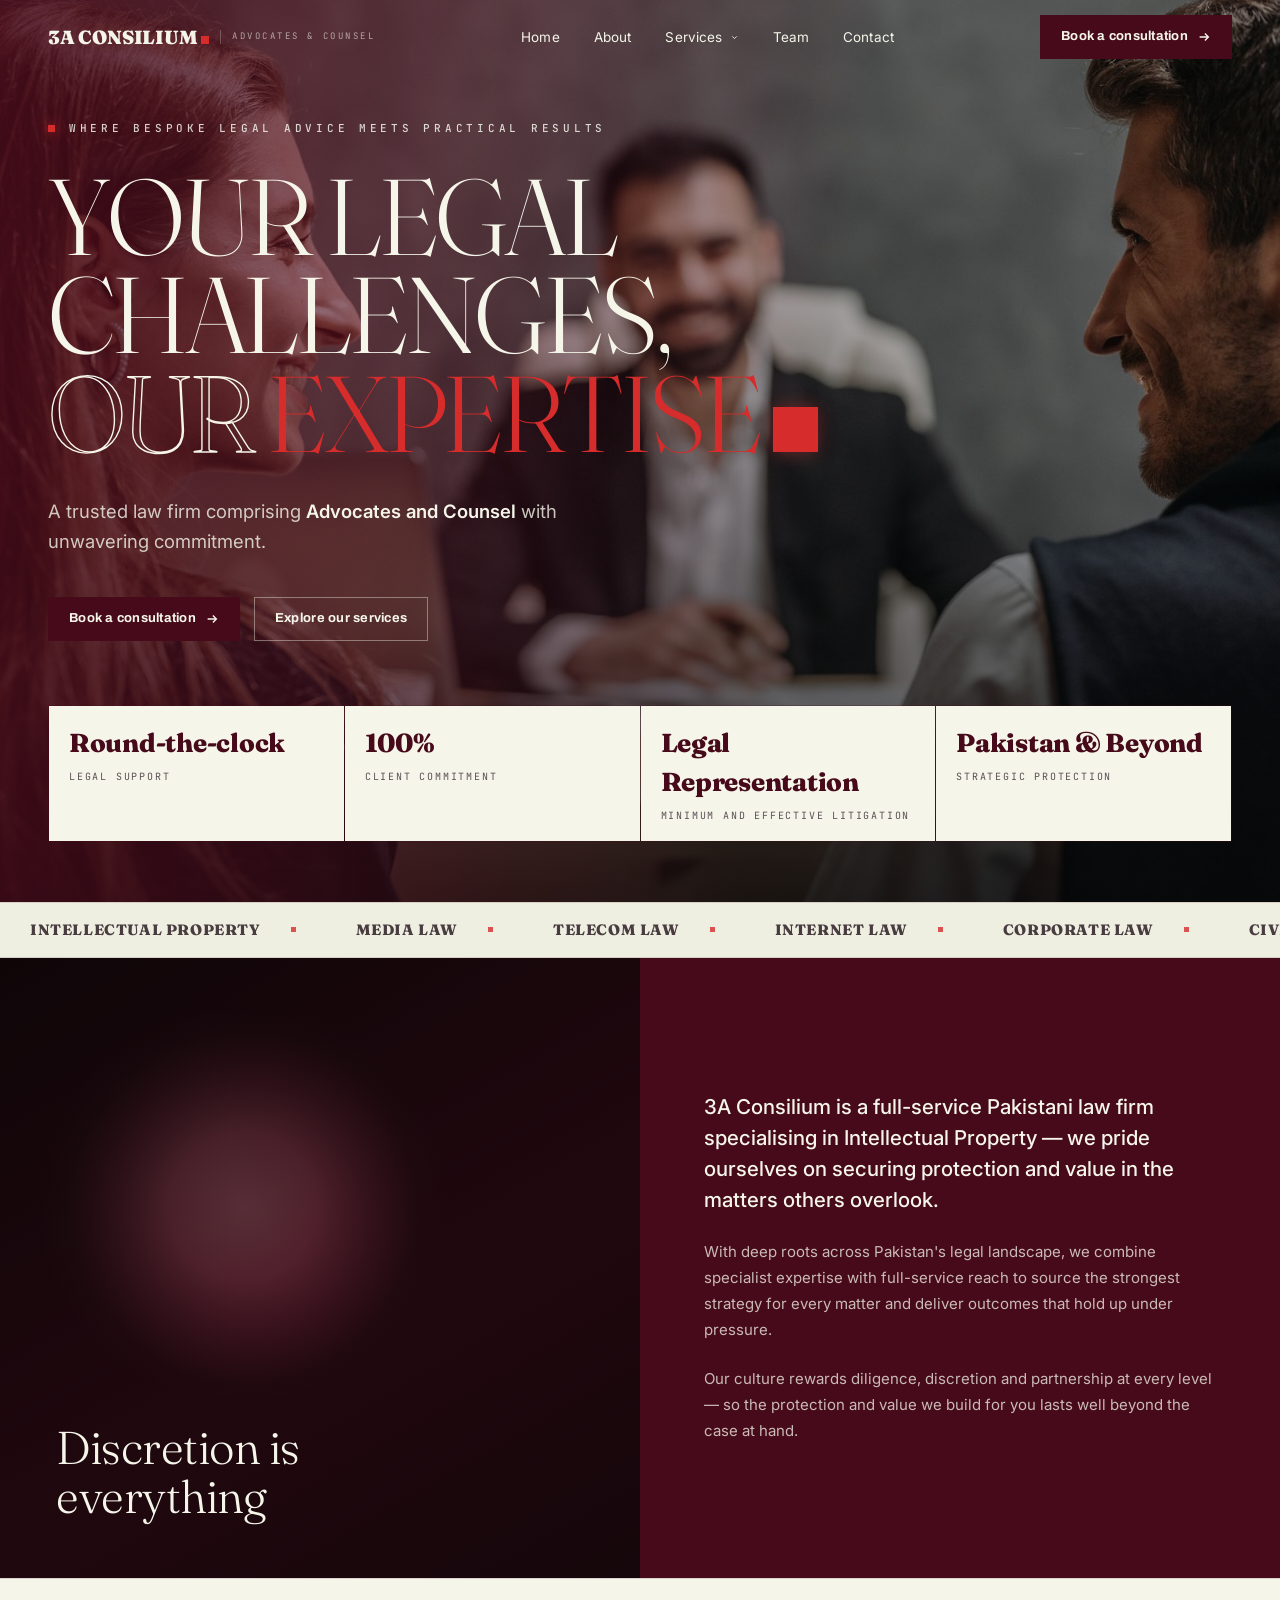
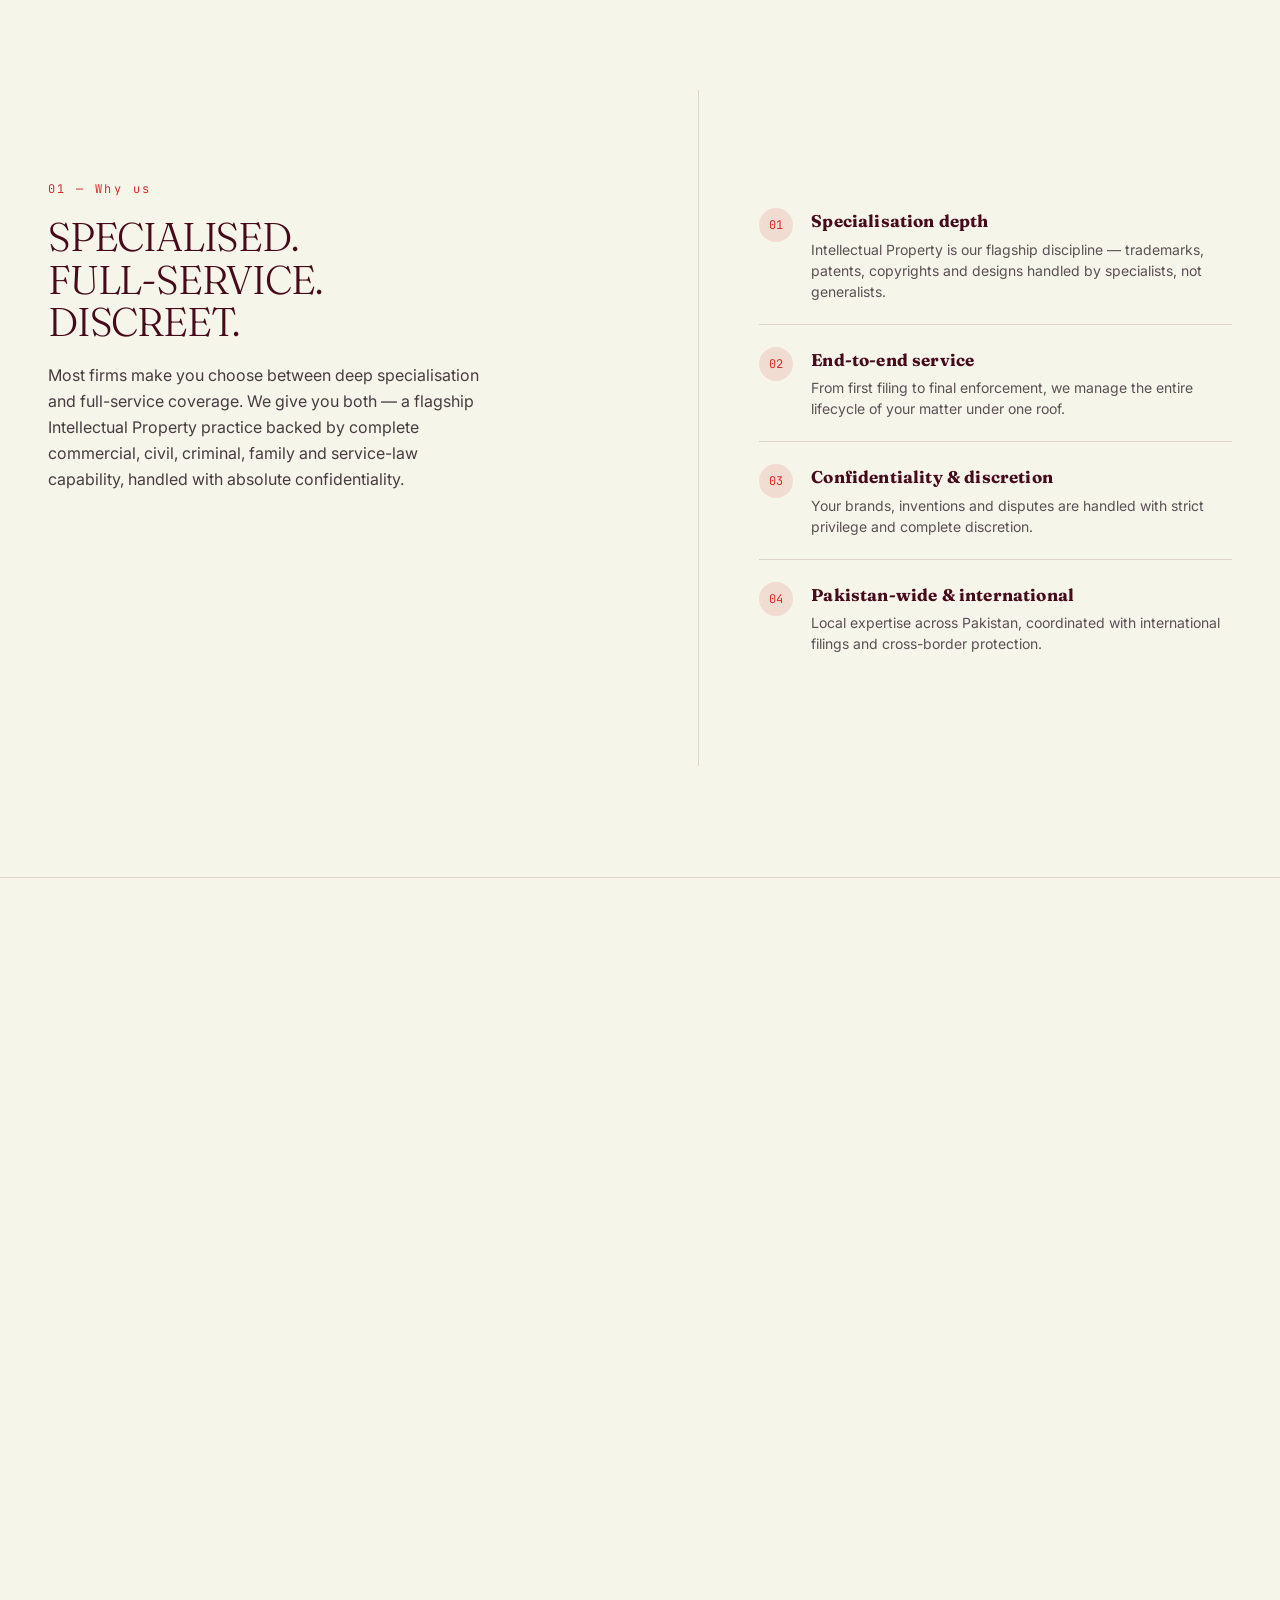
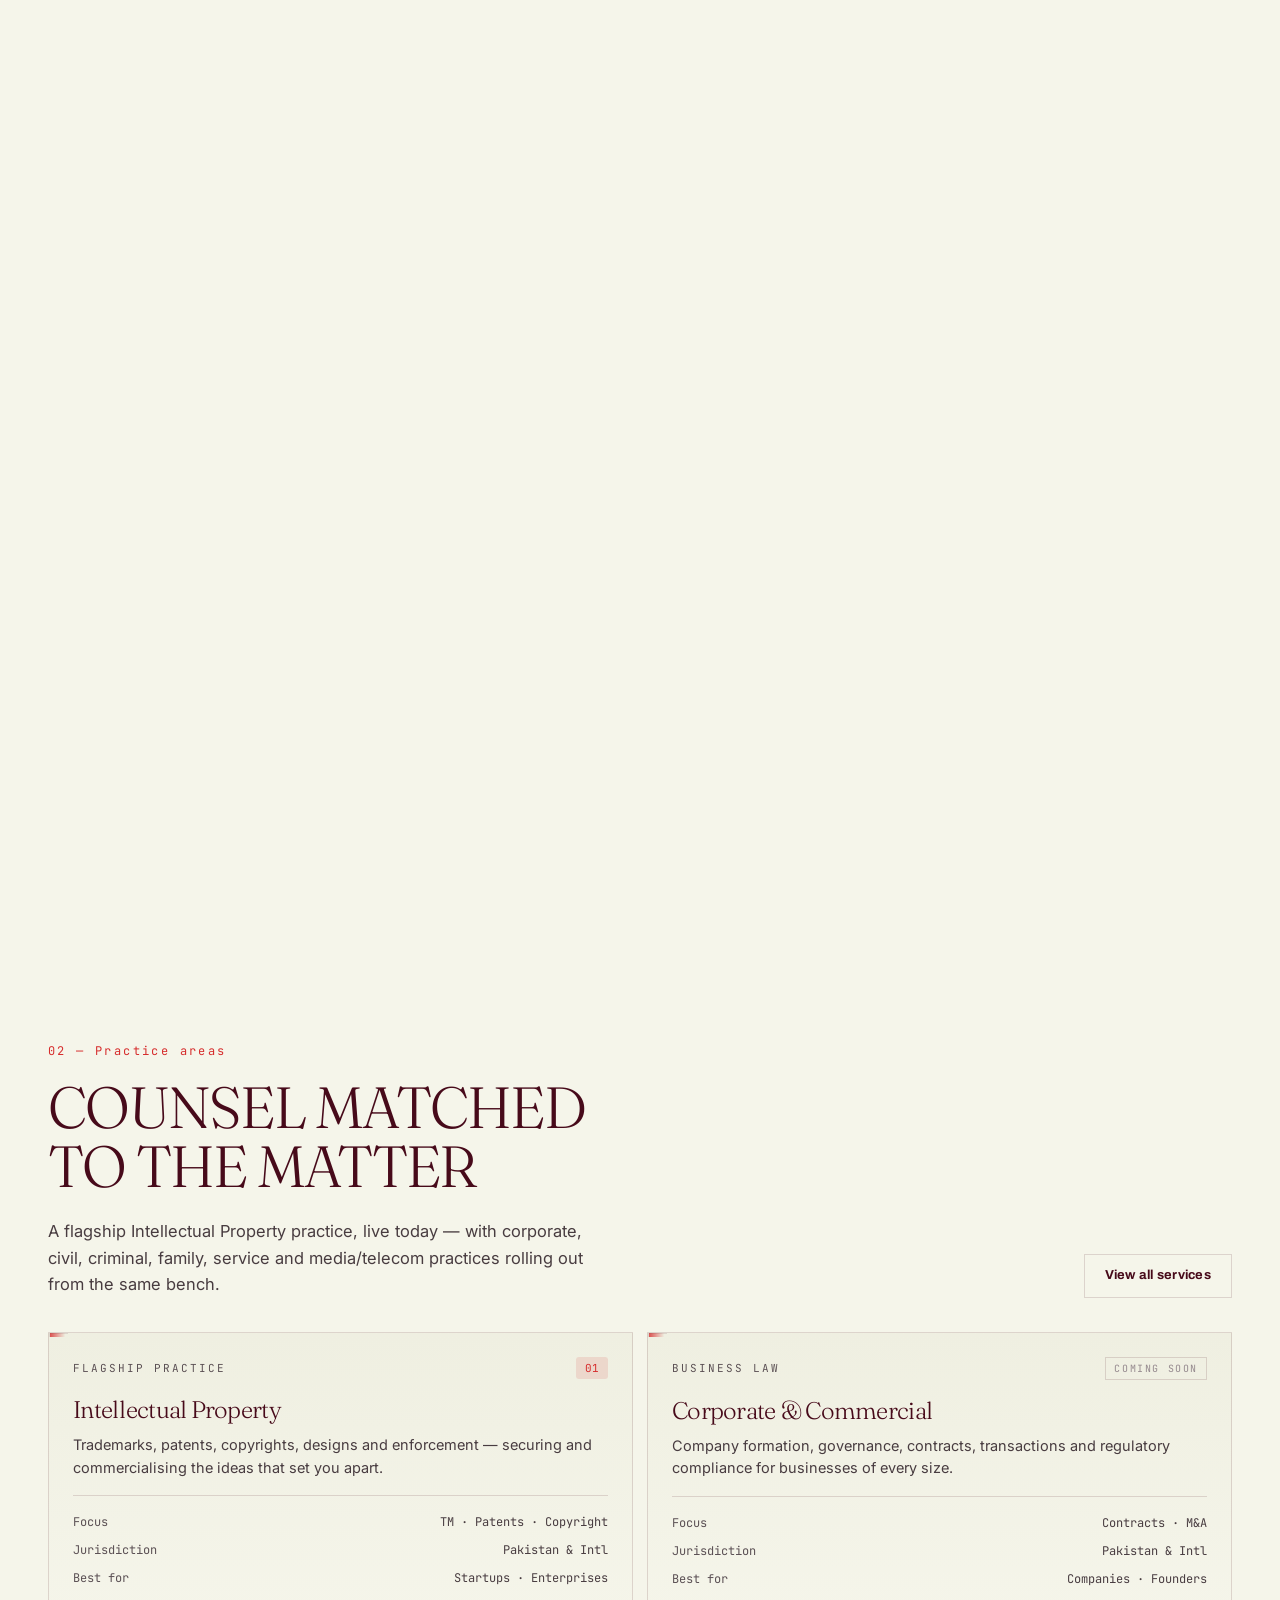
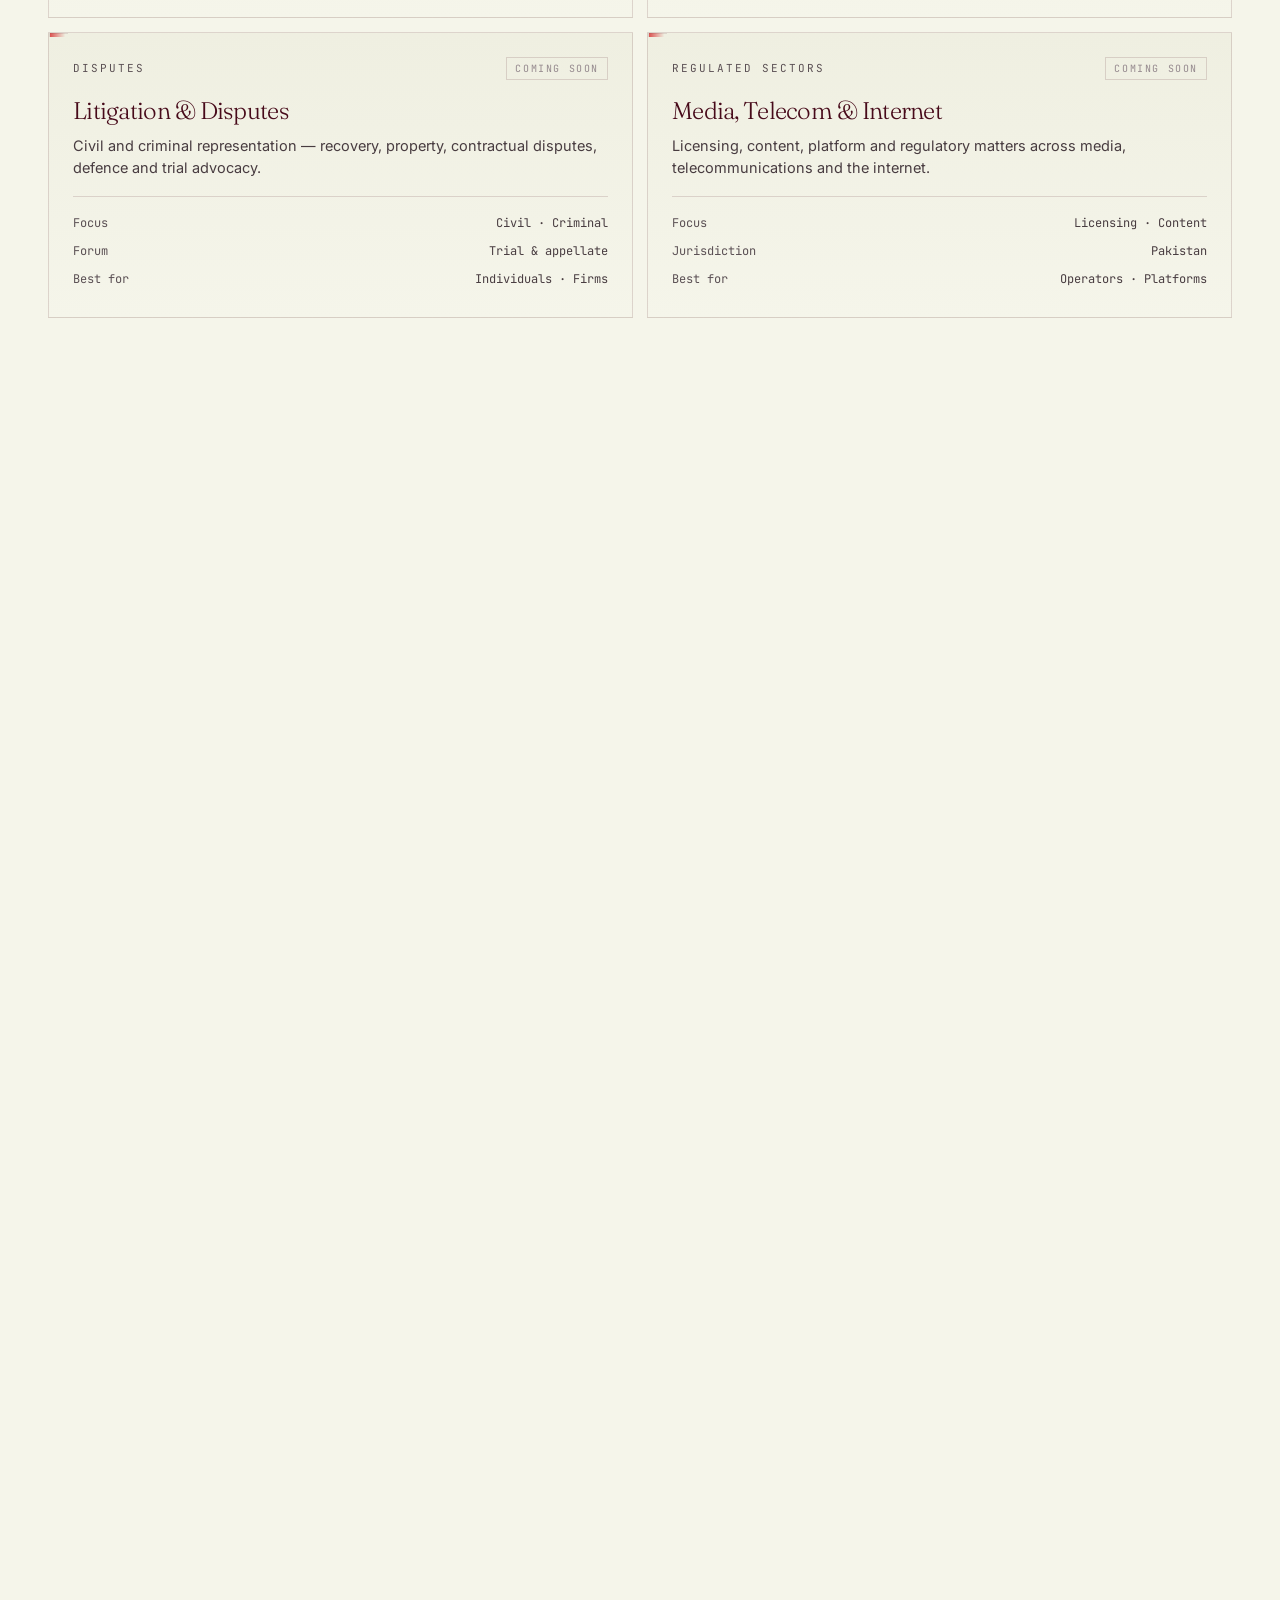
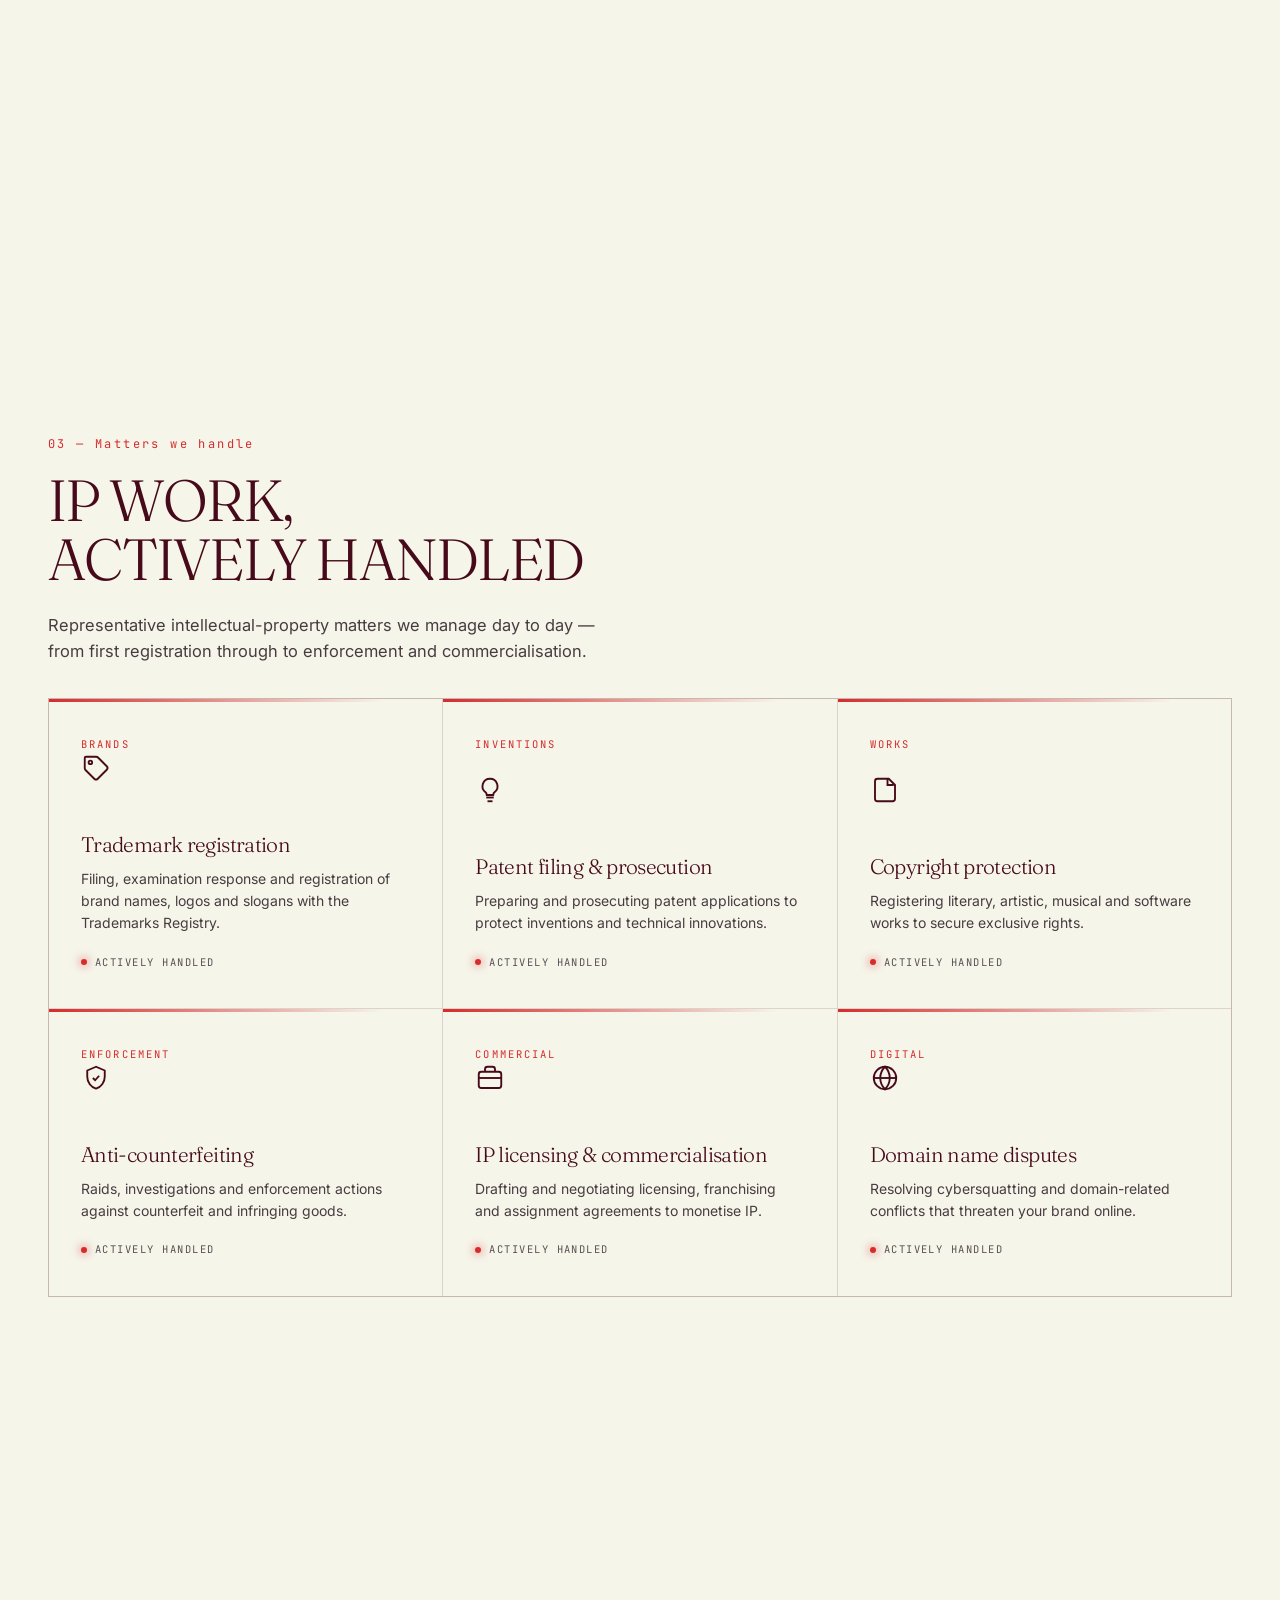
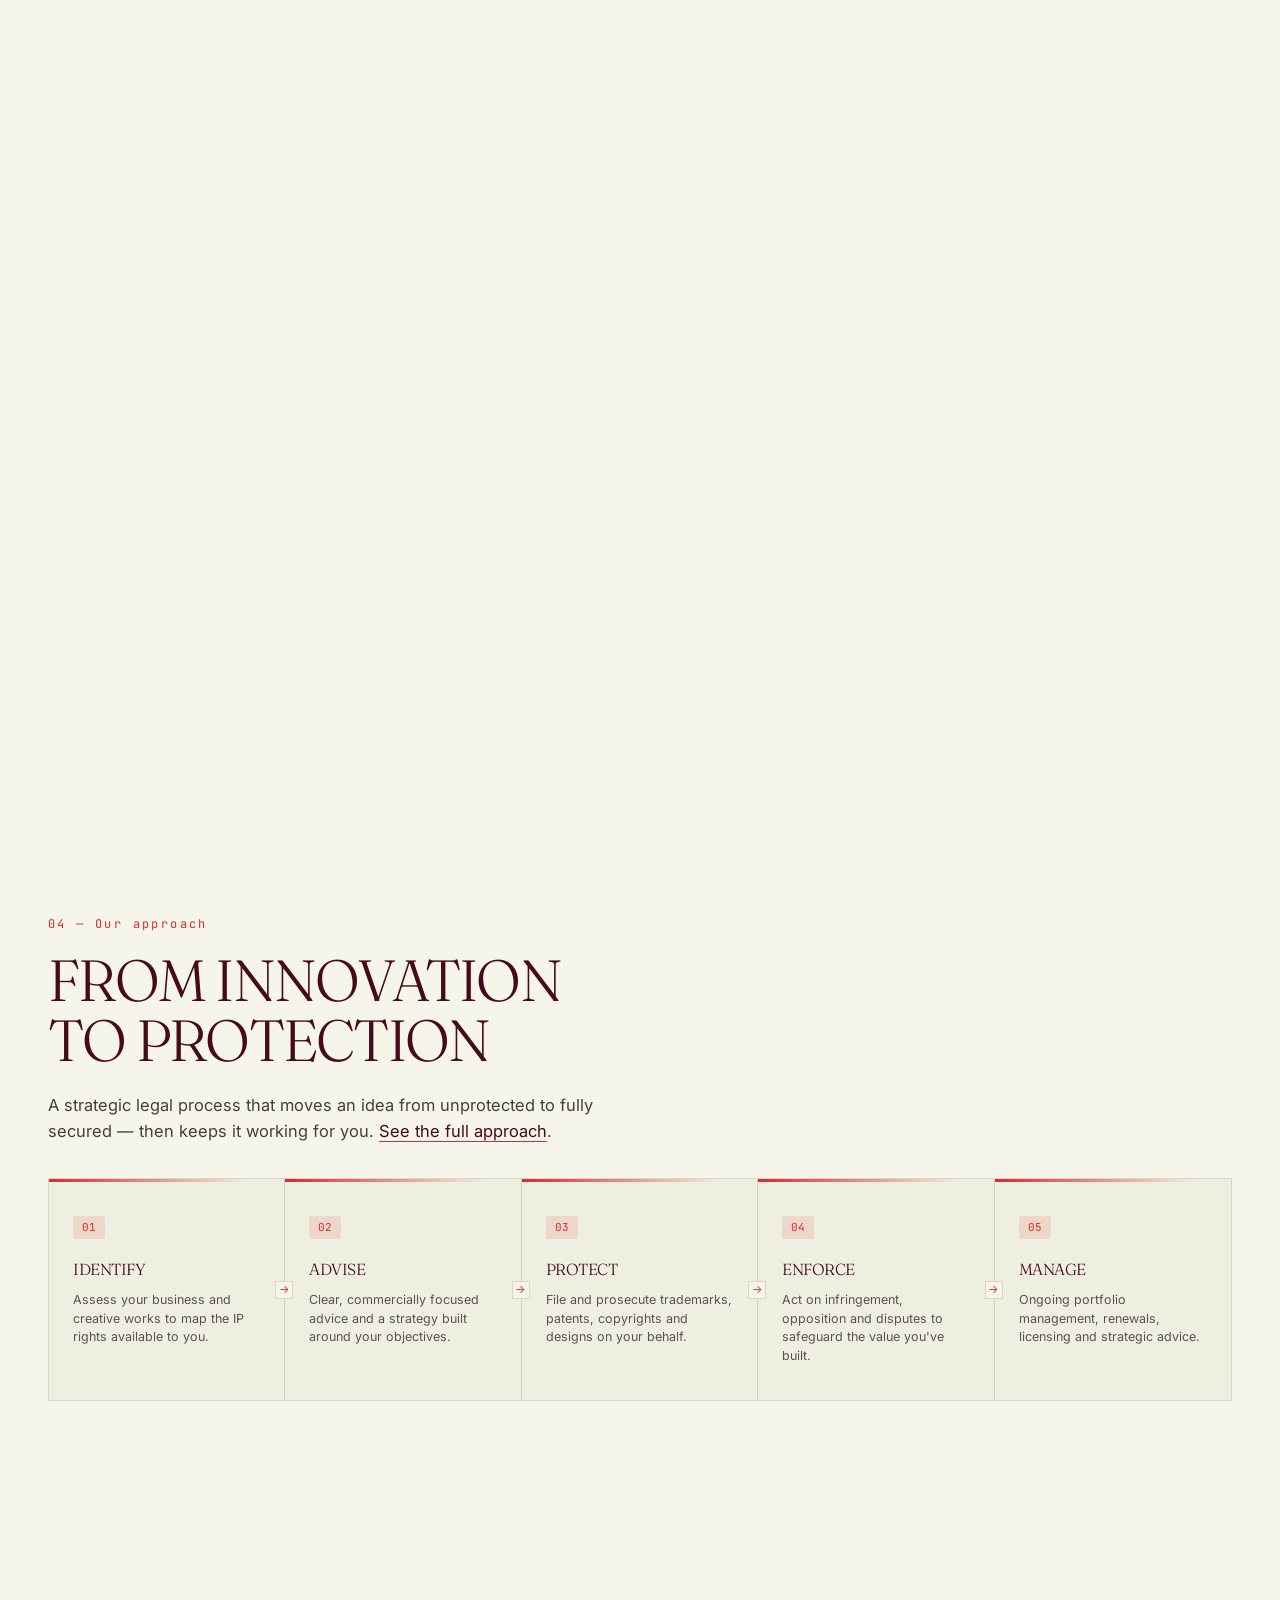
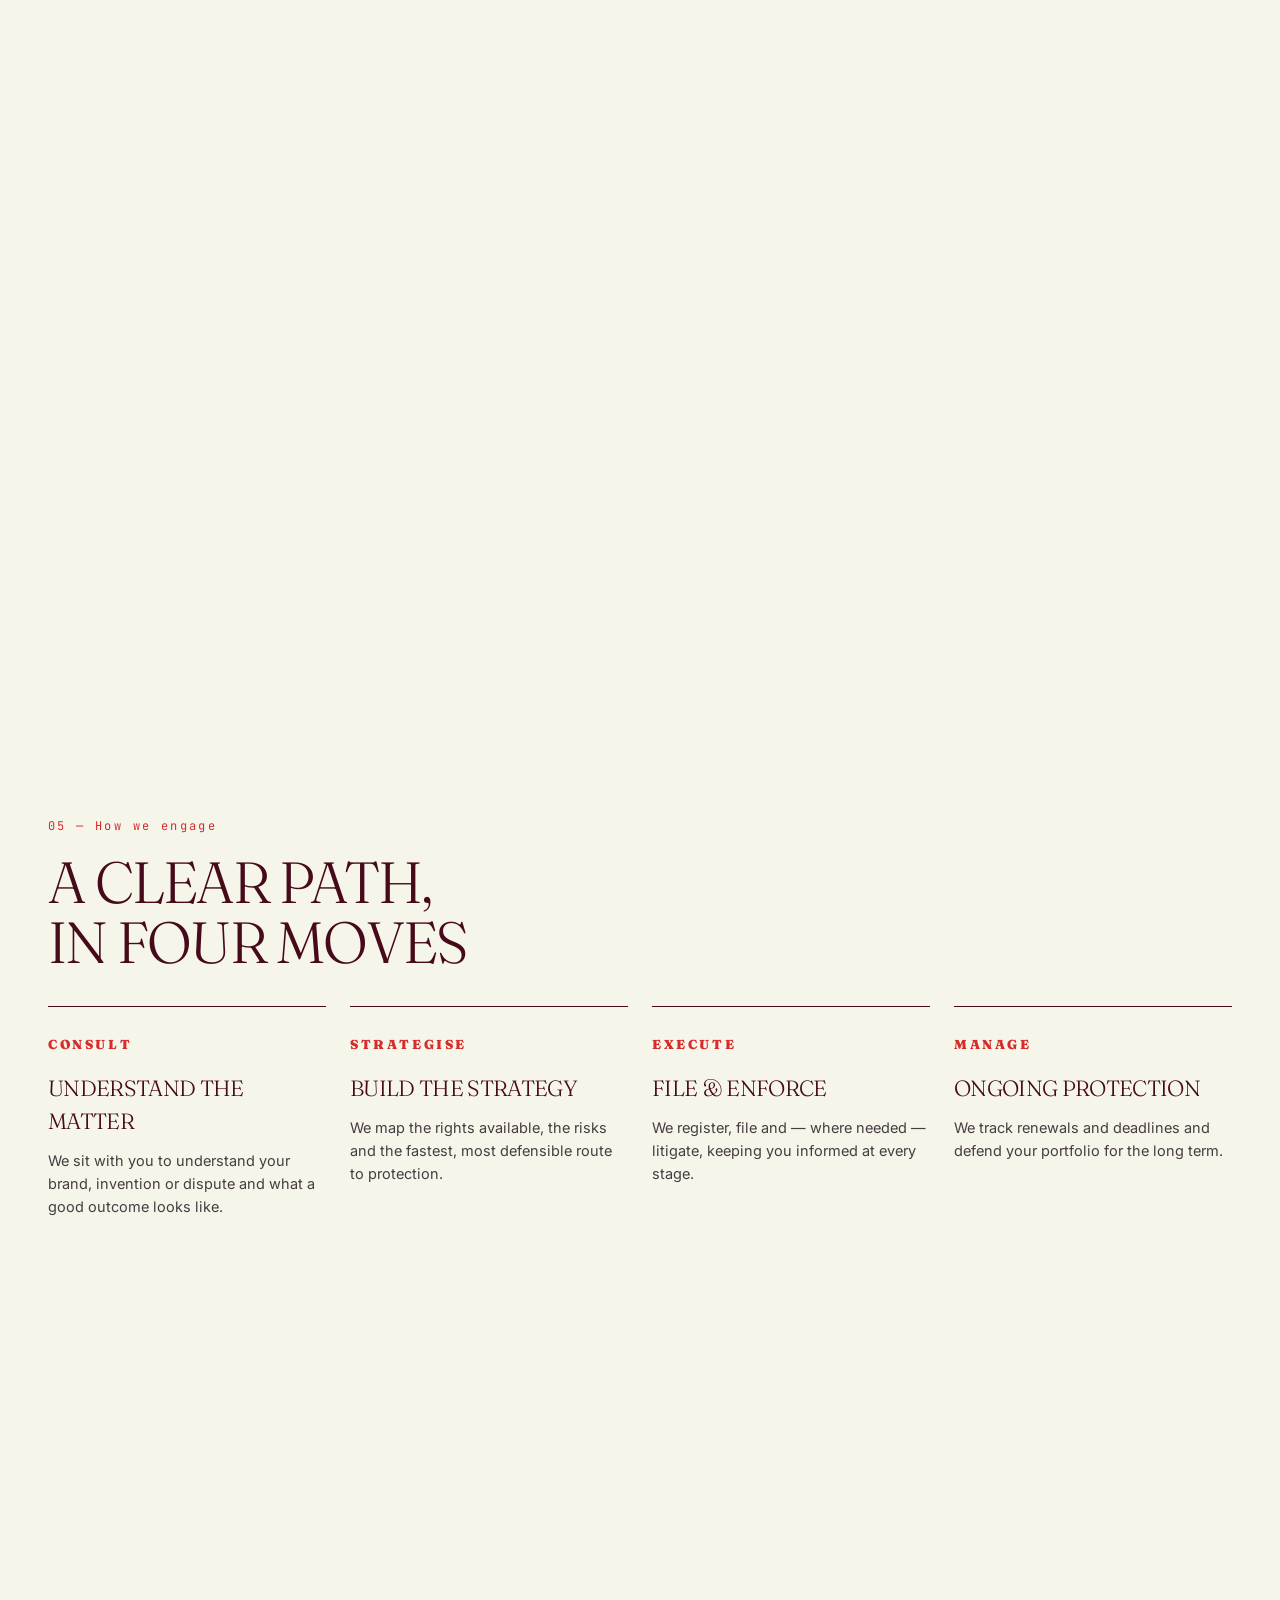
==== commit 277309f2: "Rebrand to 3A Consilium and update hero/footer copy - Firm name placeholder replaced with 3A Consili" ====
--- a/index.html
+++ b/index.html
@@ -3,9 +3,9 @@
 <head>
 <meta charset="UTF-8">
 <meta name="viewport" content="width=device-width, initial-scale=1.0">
-<title>[FIRM NAME] — Full-Service Law Firm · Intellectual Property, Corporate &amp; Litigation</title>
-<meta name="description" content="An internationally recognized full-service Pakistani law firm covering commercial, corporate, civil, criminal, family and service laws, with particular specialization in Intellectual Property, Media, Telecom and Internet laws.">
-<link rel="icon" type="image/svg+xml" href="data:image/svg+xml,%3Csvg xmlns='http://www.w3.org/2000/svg' viewBox='0 0 32 32'%3E%3Crect width='32' height='32' rx='4' fill='%23f5f5ea'/%3E%3Ctext x='16' y='23' text-anchor='middle' font-family='Arial,sans-serif' font-weight='900' font-size='15' fill='%23470a1a'%3EFN%3C/text%3E%3Crect x='25' y='20' width='3.5' height='3.5' fill='%23d62c2c'/%3E%3C/svg%3E">
+<title>3A Consilium — Full-Service Law Firm · Intellectual Property, Corporate &amp; Litigation</title>
+<meta name="description" content="A trusted law firm comprising Advocates and Counsel with unwavering commitment.">
+<link rel="icon" type="image/svg+xml" href="data:image/svg+xml,%3Csvg xmlns='http://www.w3.org/2000/svg' viewBox='0 0 32 32'%3E%3Crect width='32' height='32' rx='4' fill='%23f5f5ea'/%3E%3Ctext x='16' y='23' text-anchor='middle' font-family='Arial,sans-serif' font-weight='900' font-size='15' fill='%23470a1a'%3E3A%3C/text%3E%3Crect x='25' y='20' width='3.5' height='3.5' fill='%23d62c2c'/%3E%3C/svg%3E">
 <link rel="preconnect" href="https://fonts.googleapis.com">
 <link rel="preconnect" href="https://fonts.gstatic.com" crossorigin>
 <link href="https://fonts.googleapis.com/css2?family=Archivo:wght@400;600;700;800;900&family=Archivo+Expanded:wght@700;800;900&family=Fraunces:opsz,wght@9..144,300;9..144,400;9..144,500;9..144,600;9..144,700;9..144,800;9..144,900&family=Inter:wght@400;500;600&family=JetBrains+Mono:wght@400;500;700&display=swap" rel="stylesheet">
@@ -20,8 +20,8 @@
 <header id="hdr" class="on-photo">
   <div class="wrap nav">
     <a class="brand" href="index.html">
-      <span class="brand-name">[FIRM&nbsp;NAME]<span class="sq"></span></span>
-      <span class="tag">Attorneys at Law</span>
+      <span class="brand-name">3A&nbsp;Consilium<span class="sq"></span></span>
+      <span class="tag">Advocates &amp; Counsel</span>
     </a>
     <nav class="navlinks">
       <a href="index.html">Home</a>
@@ -67,17 +67,15 @@
   <div class="wrap">
     <div class="hero-eyebrow" data-reveal>
       <span class="dot"></span>
-      <span class="eyebrow">Intellectual Property · Corporate · Litigation · Advisory</span>
+      <span class="eyebrow">Where Bespoke Legal Advice Meets Practical Results</span>
     </div>
     <h1 class="hero-h">
-      <span class="lead" data-reveal data-par="0.04">We protect</span>
-      <span class="out" data-reveal data-d="1" data-par="0.08">what sets you</span>
-      <span class="muted" data-reveal data-d="2" data-par="0.12">apart<span class="sq"></span></span>
+      <span class="lead" data-reveal data-par="0.04">Your legal challenges,</span>
+      <span class="out" data-reveal data-d="1" data-par="0.08">our</span>
+      <span class="muted" data-reveal data-d="2" data-par="0.12">expertise<span class="sq"></span></span>
     </h1>
     <p class="hero-sub" data-reveal data-d="2">
-      An internationally recognized <b>full-service Pakistani law firm</b> covering commercial, corporate,
-      civil, criminal, family and service laws — with <b>particular specialization in Intellectual Property,
-      Media, Telecom and Internet laws.</b>
+      A trusted law firm comprising <b>Advocates and Counsel</b> with unwavering commitment.
     </p>
     <div class="hero-cta" data-reveal data-d="3">
       <a href="index.html#contact" class="btn">Book a consultation
@@ -86,9 +84,9 @@
       <a href="services.html" class="btn ghost">Explore our services</a>
     </div>
     <div class="hero-strip perim" data-reveal data-d="4">
-      <div class="cell"><div class="k">24/7</div><div class="l">Confidential support</div></div>
+      <div class="cell"><div class="k">Round-the-clock</div><div class="l">Legal Support</div></div>
       <div class="cell"><div class="k" data-count="100" data-suf="%">0%</div><div class="l">Client commitment</div></div>
-      <div class="cell"><div class="k">End-to-End</div><div class="l">IP solutions</div></div>
+      <div class="cell"><div class="k">Legal Representation</div><div class="l">Minimum and Effective Litigation</div></div>
       <div class="cell"><div class="k">Pakistan &amp; Beyond</div><div class="l">Strategic protection</div></div>
     </div>
   </div>
@@ -116,7 +114,7 @@
     <h2>Discretion is<br>everything</h2>
   </div>
   <div class="intro-copy" data-reveal data-d="1">
-    <p class="intro-lead">[FIRM NAME] is a full-service Pakistani law firm specialising in Intellectual
+    <p class="intro-lead">3A Consilium is a full-service Pakistani law firm specialising in Intellectual
       Property — we pride ourselves on securing protection and value in the matters others overlook.</p>
     <p>With deep roots across Pakistan's legal landscape, we combine specialist expertise with full-service
       reach to source the strongest strategy for every matter and deliver outcomes that hold up under
@@ -377,10 +375,8 @@
   <div class="wrap">
     <div class="foot">
       <div>
-        <div class="brand"><span class="brand-name">[FIRM&nbsp;NAME]<span class="sq"></span></span></div>
-        <p>An internationally recognized full-service Pakistani law firm covering commercial, corporate,
-          civil, criminal, family and service laws — with particular specialization in Intellectual
-          Property, Media, Telecom and Internet laws.</p>
+        <div class="brand"><span class="brand-name">3A&nbsp;Consilium<span class="sq"></span></span><span class="tag">Advocates &amp; Counsel</span></div>
+        <p>A trusted law firm comprising Advocates and Counsel with unwavering commitment.</p>
       </div>
       <div><h6>Practice areas</h6><ul>
         <li><a href="intellectual-property.html">Intellectual Property</a></li>
@@ -401,8 +397,8 @@
       </ul></div>
     </div>
     <div class="foot-bar">
-      <span>© 2026 [FIRM NAME] — All rights reserved.</span>
-      <span>Intellectual Property · Corporate · Litigation · Advisory</span>
+      <span>© 2026 3A Consilium — All rights reserved.</span>
+      <span>Where Bespoke Legal Advice Meets Practical Results</span>
     </div>
   </div>
 </footer>
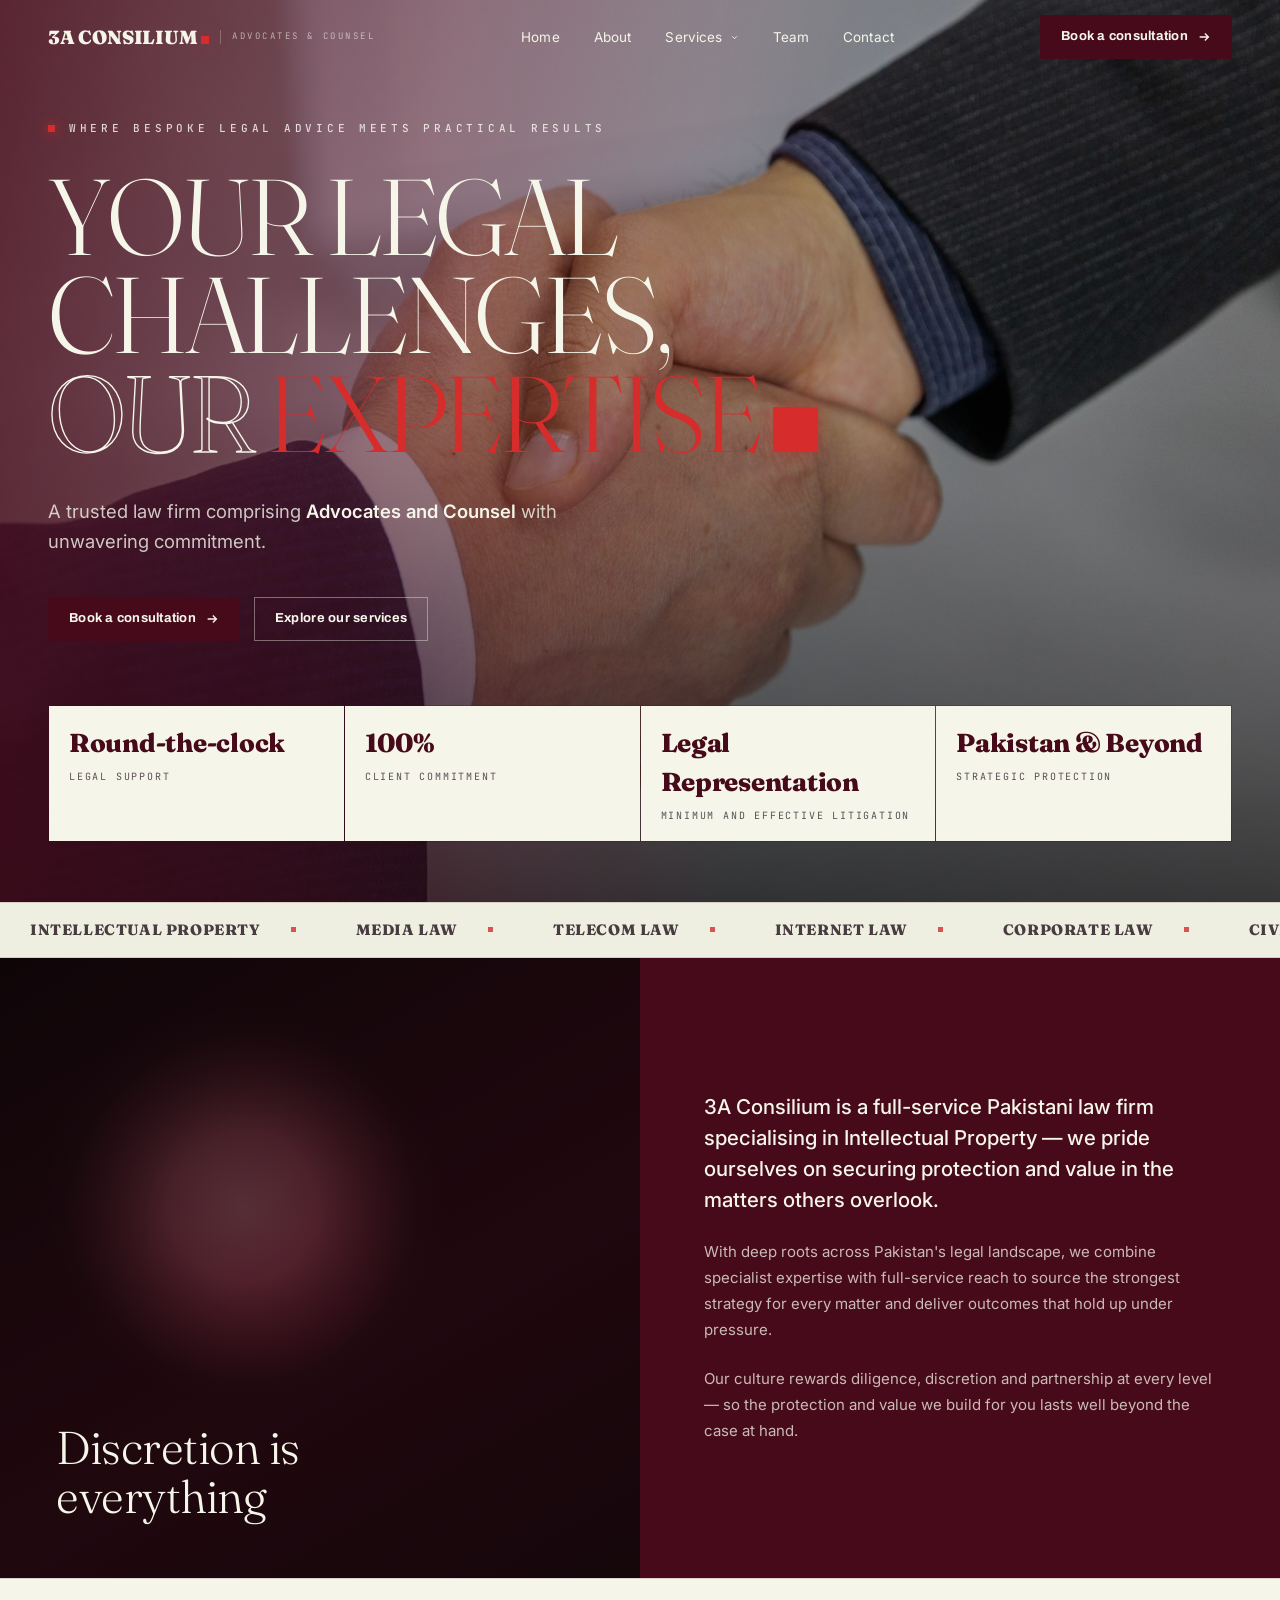
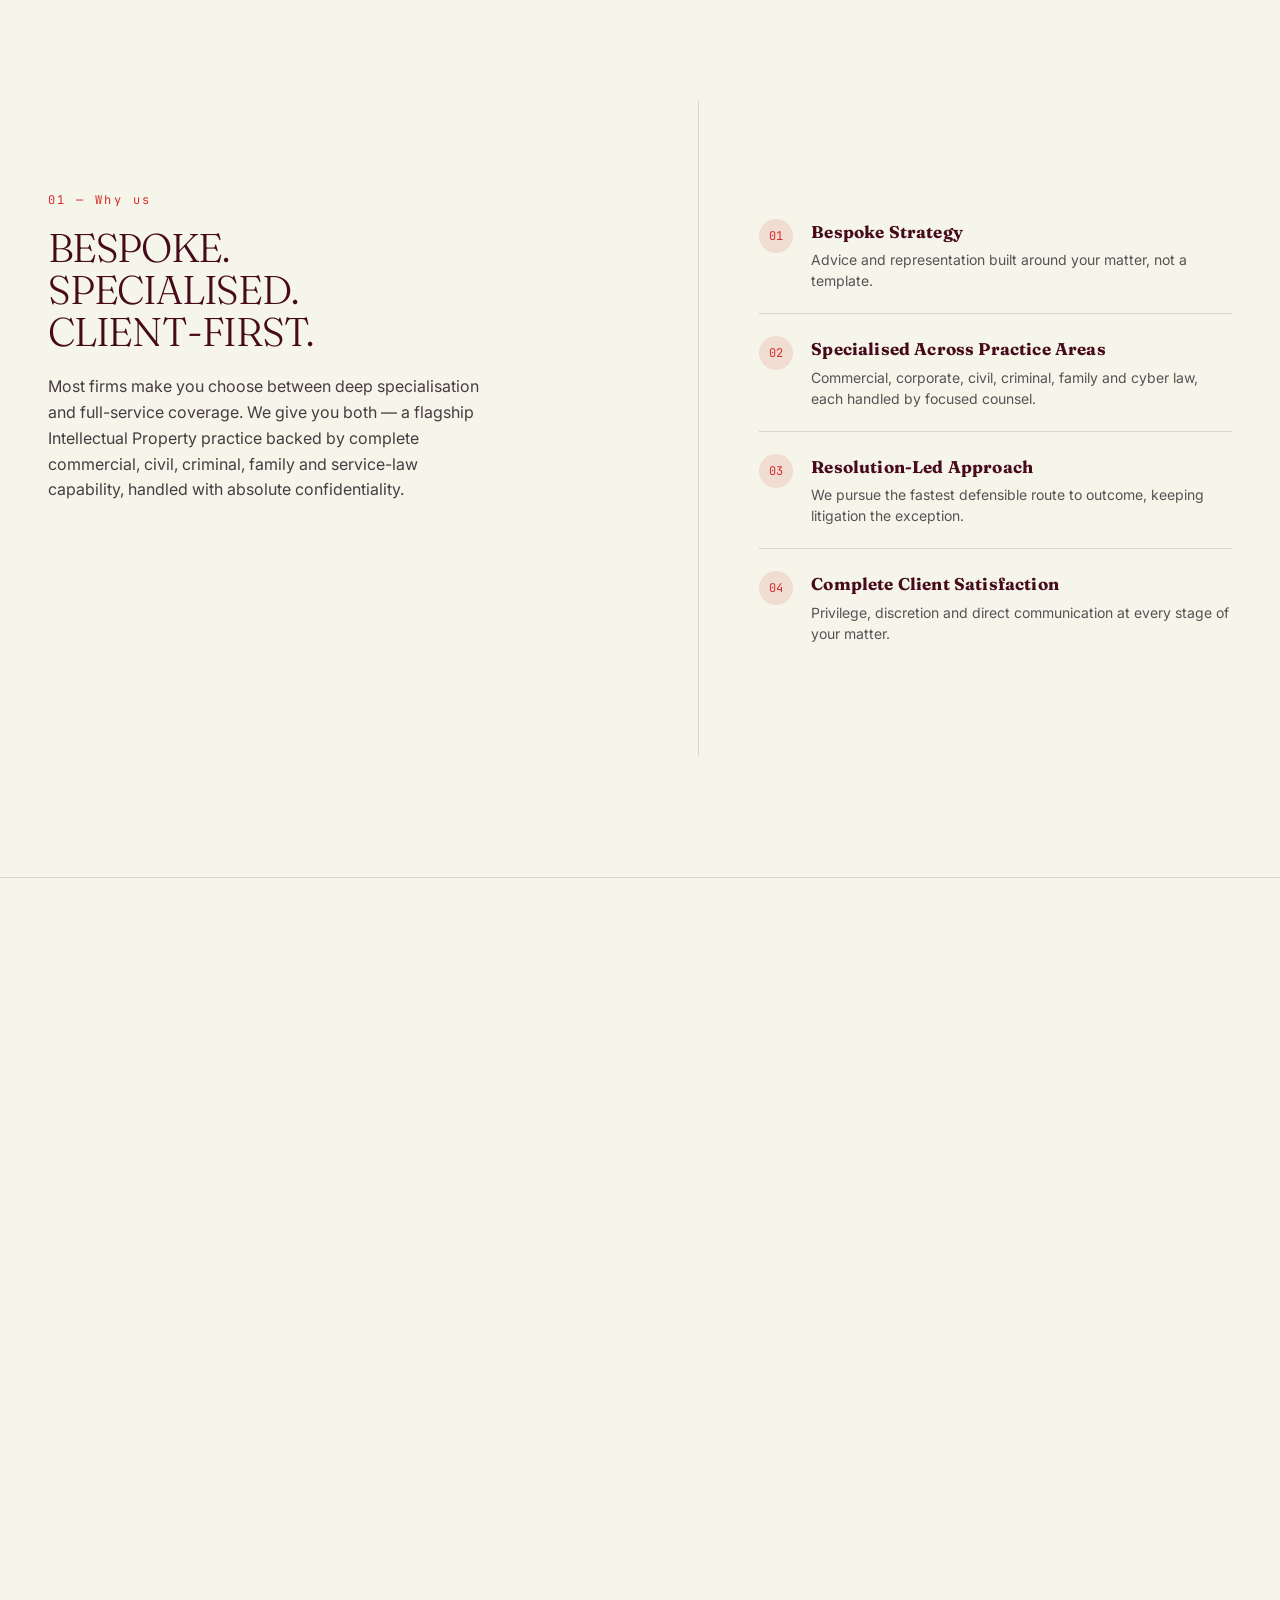
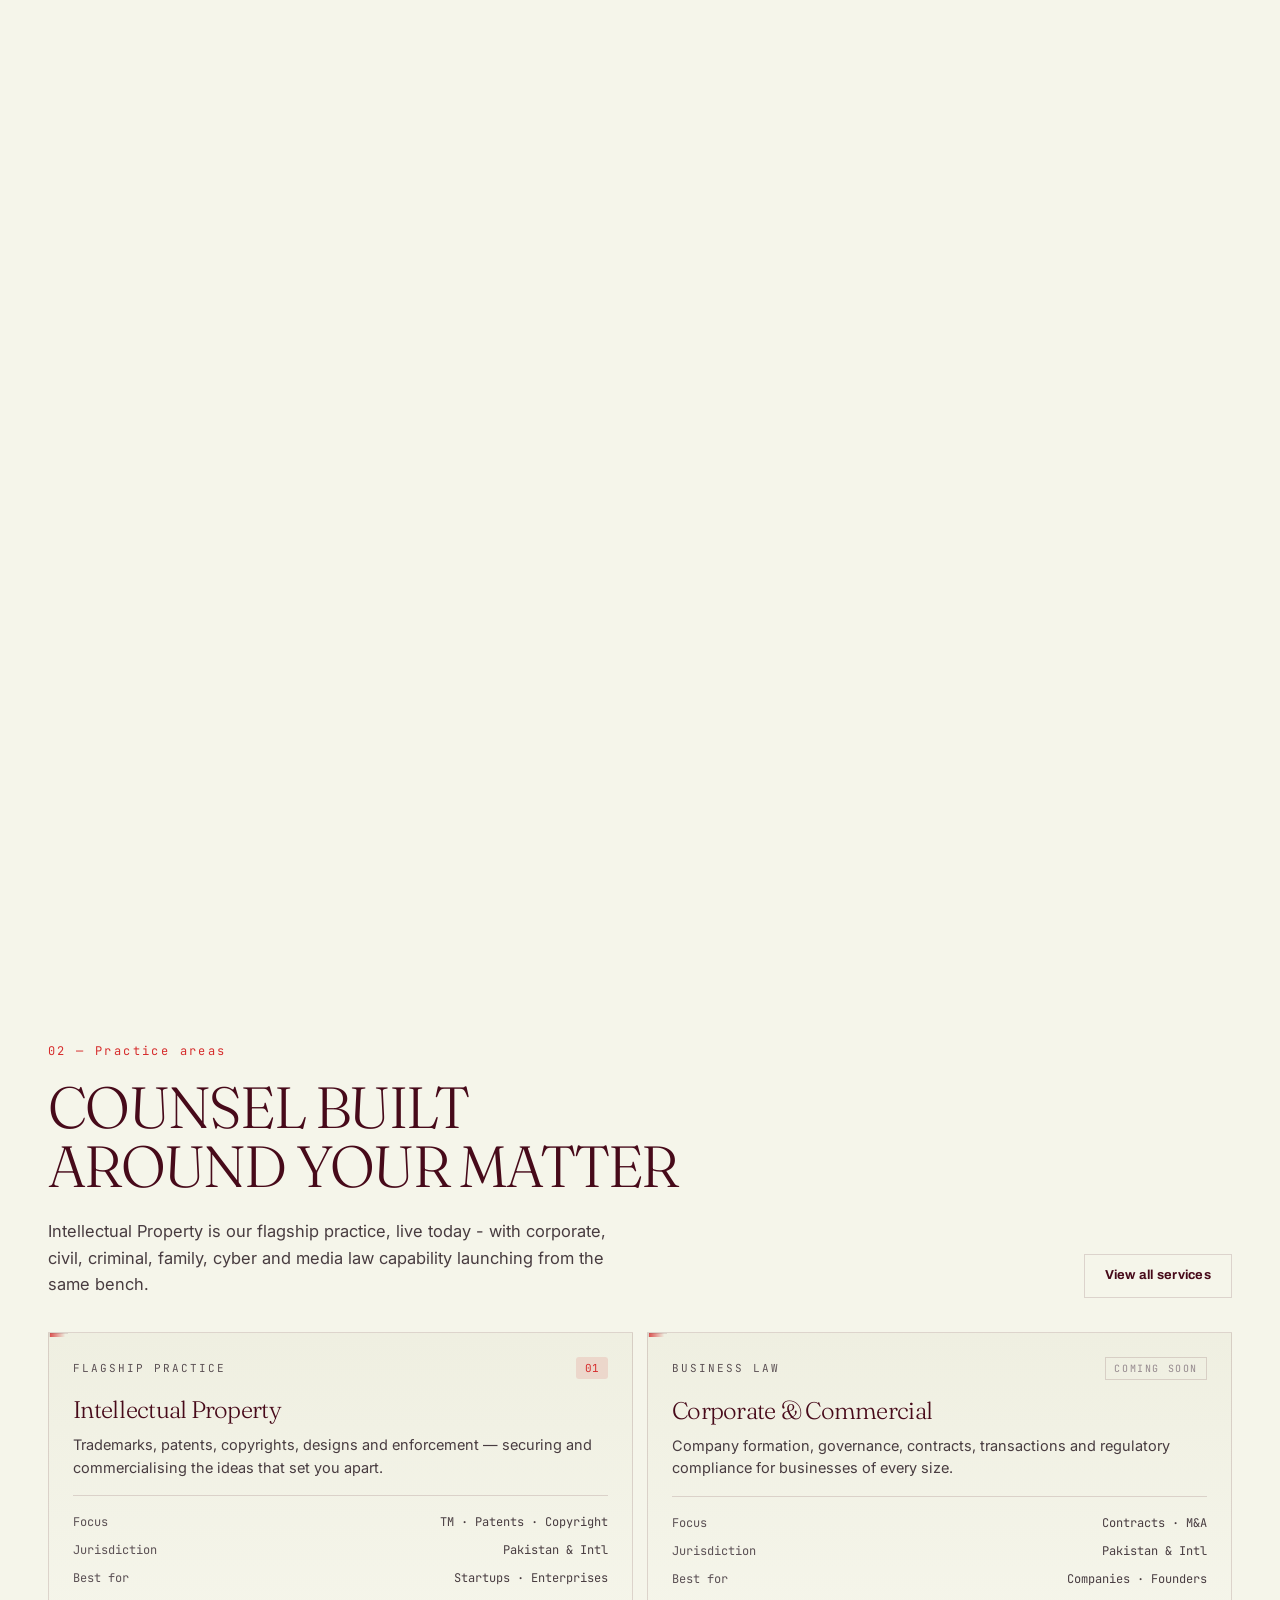
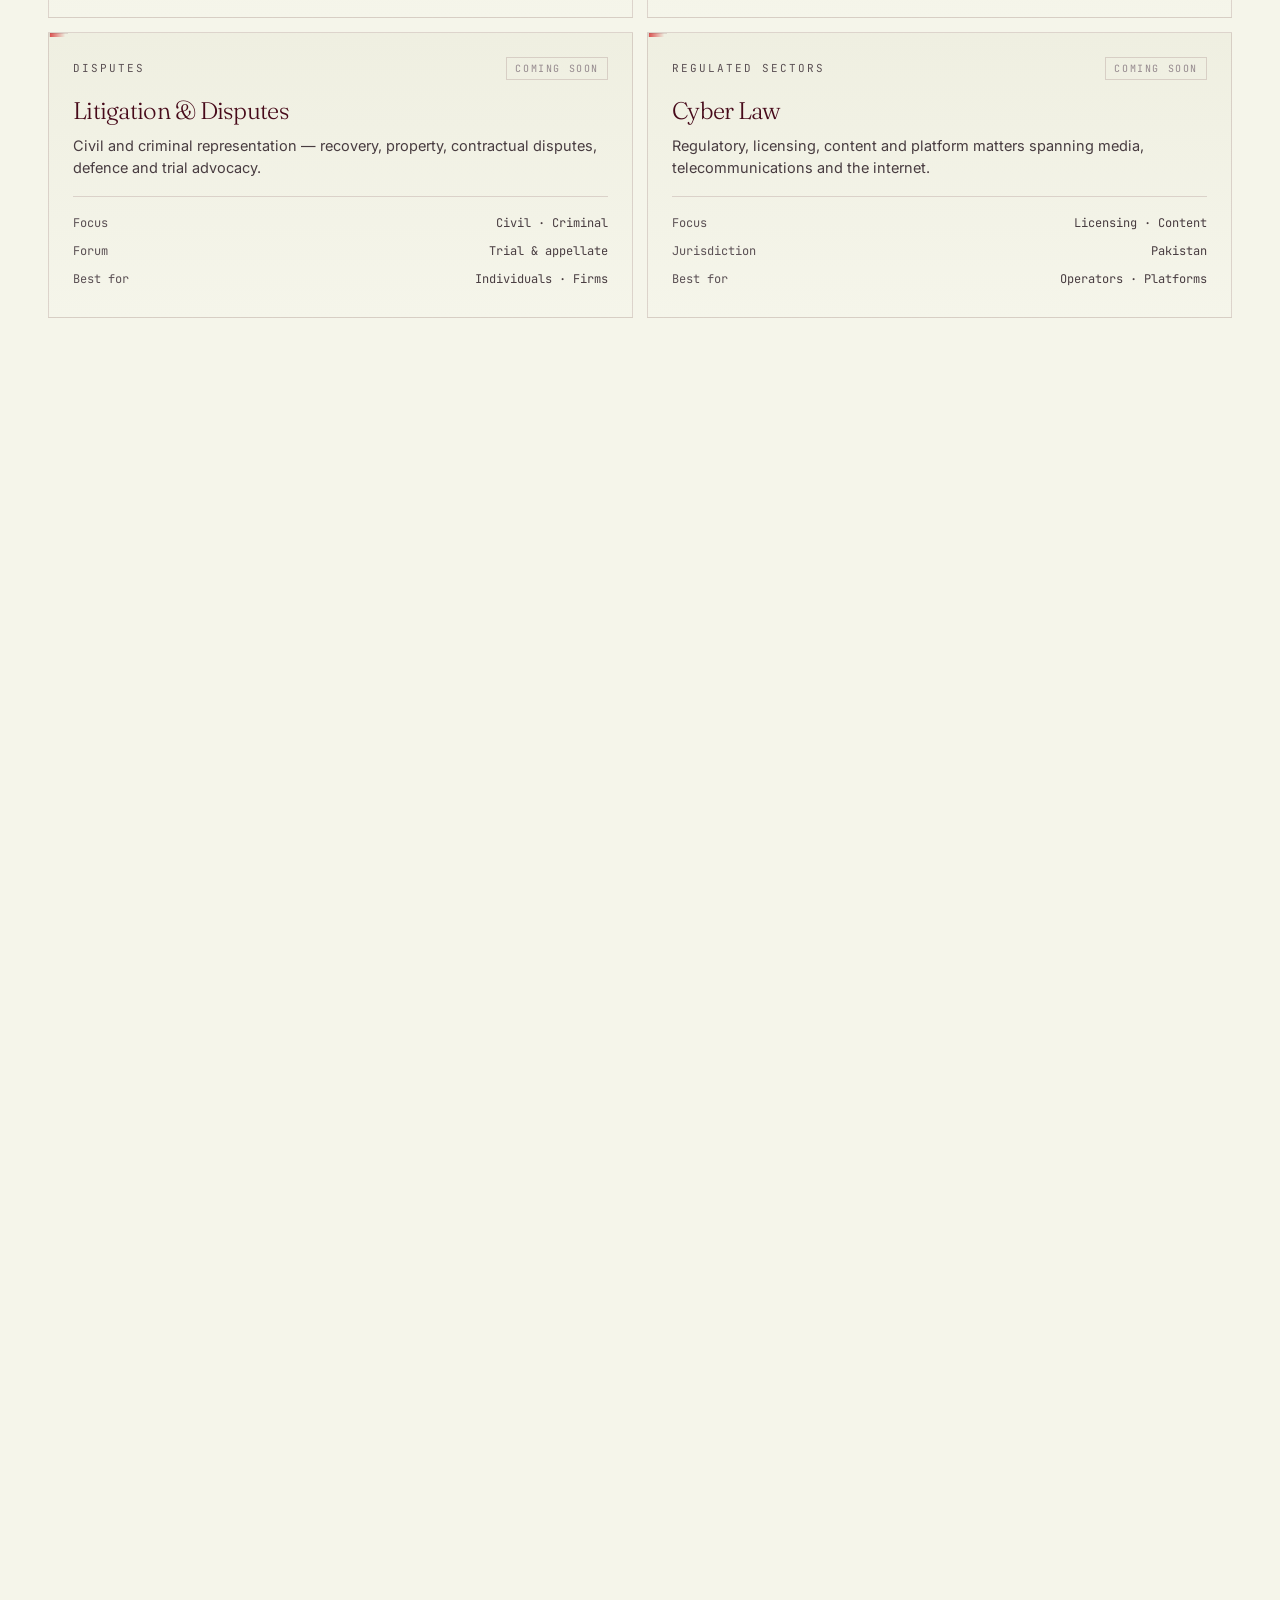
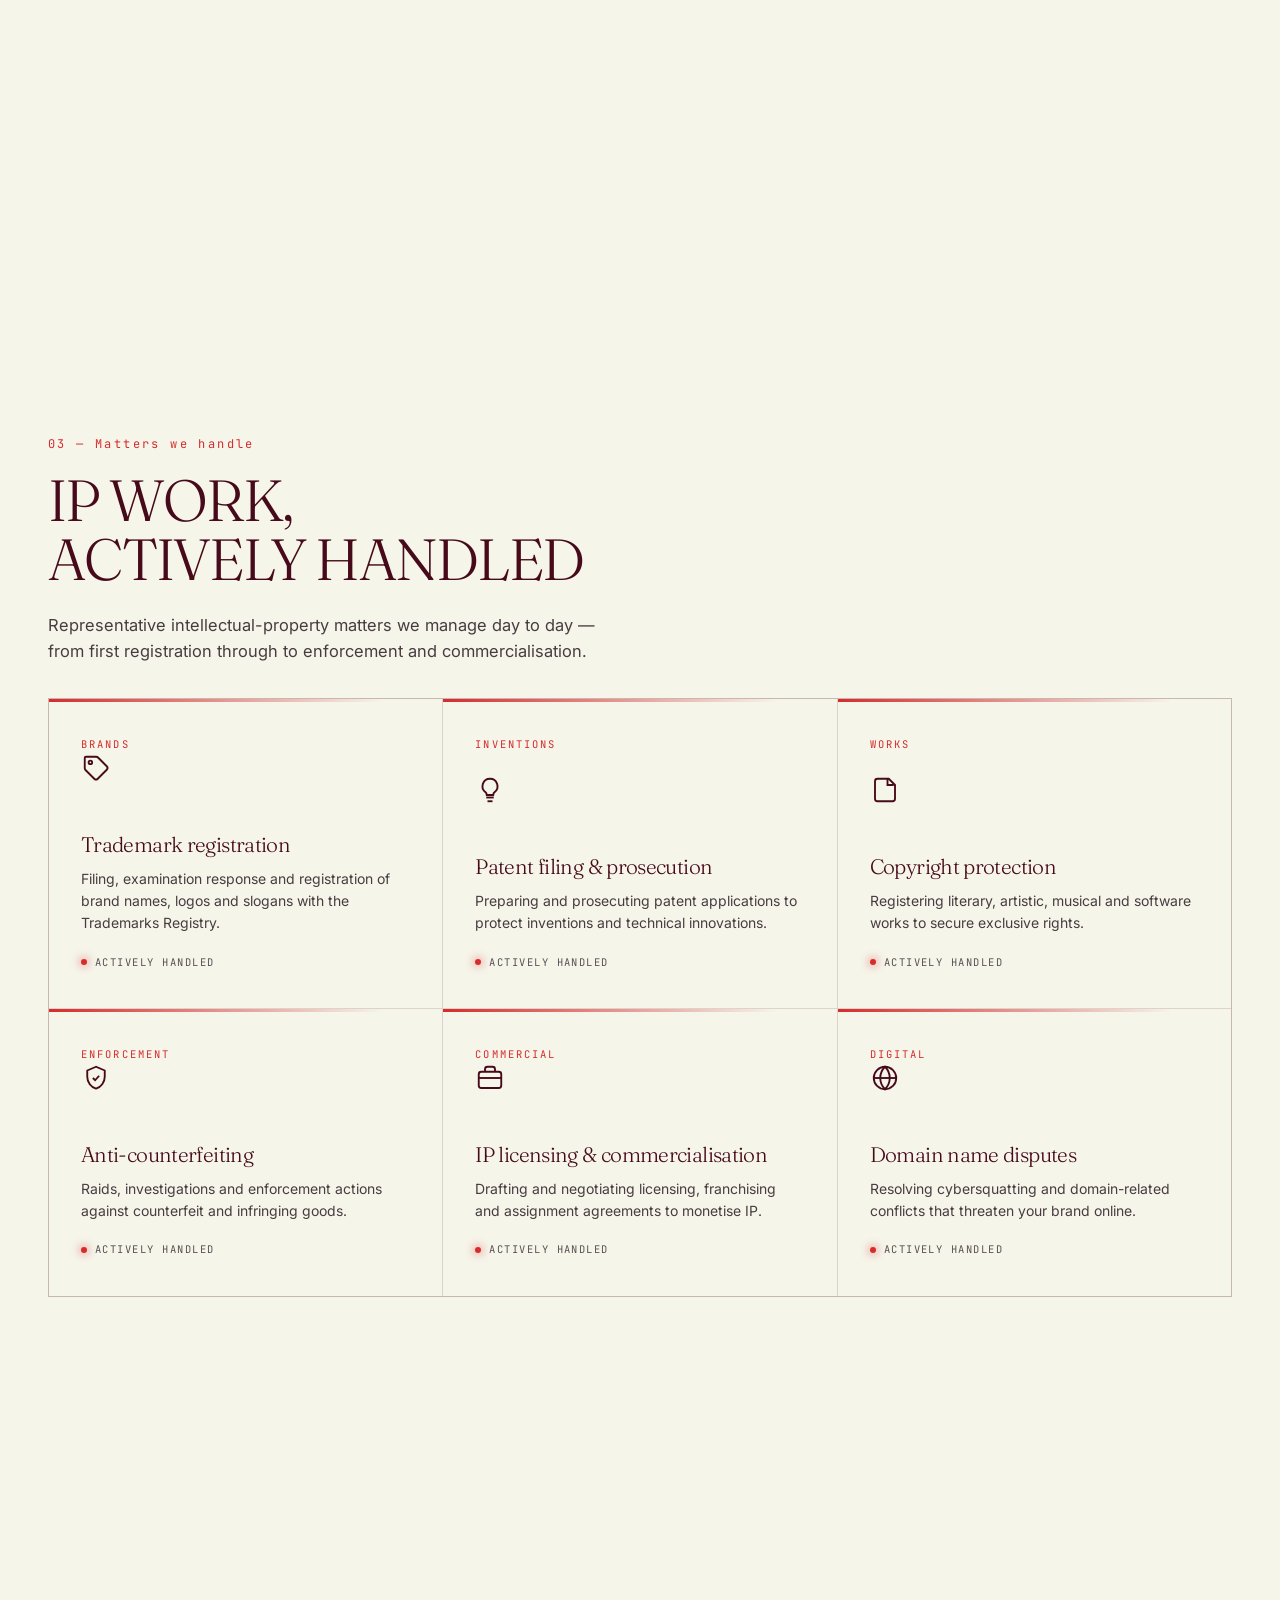
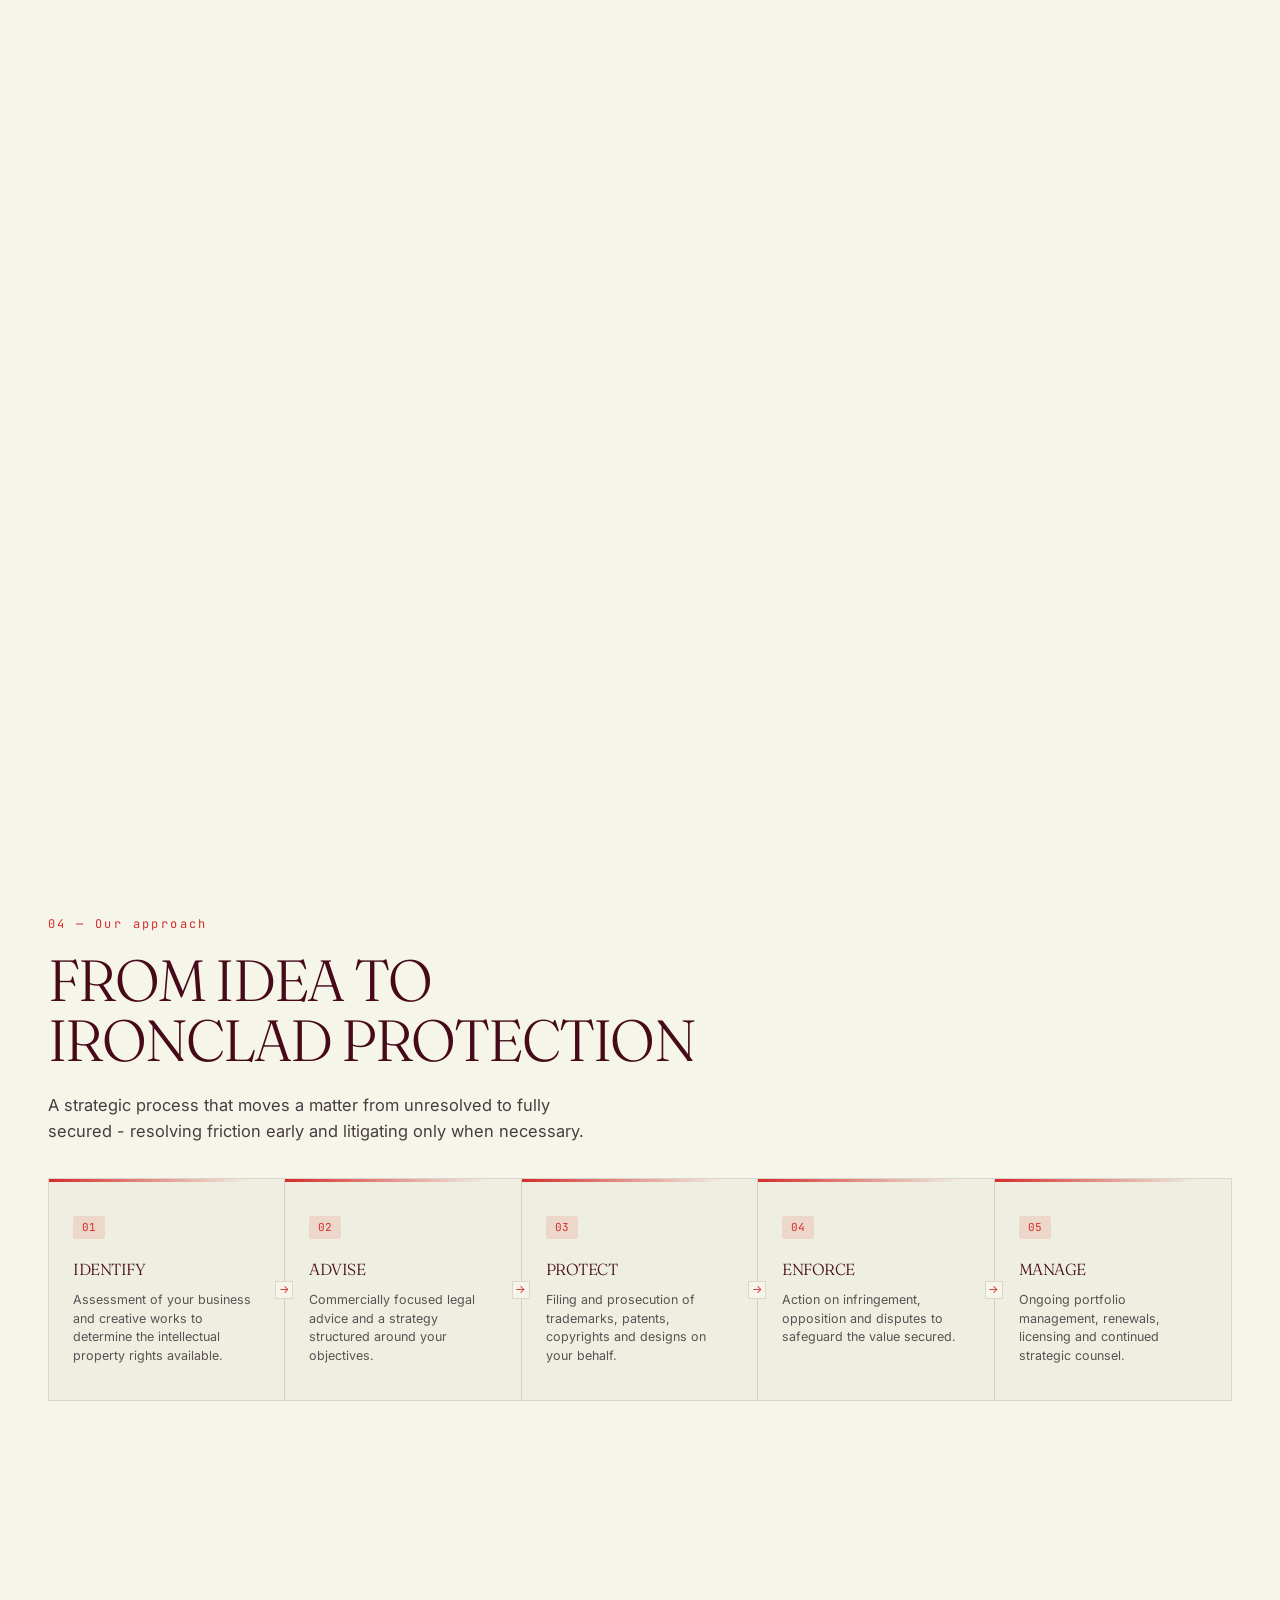
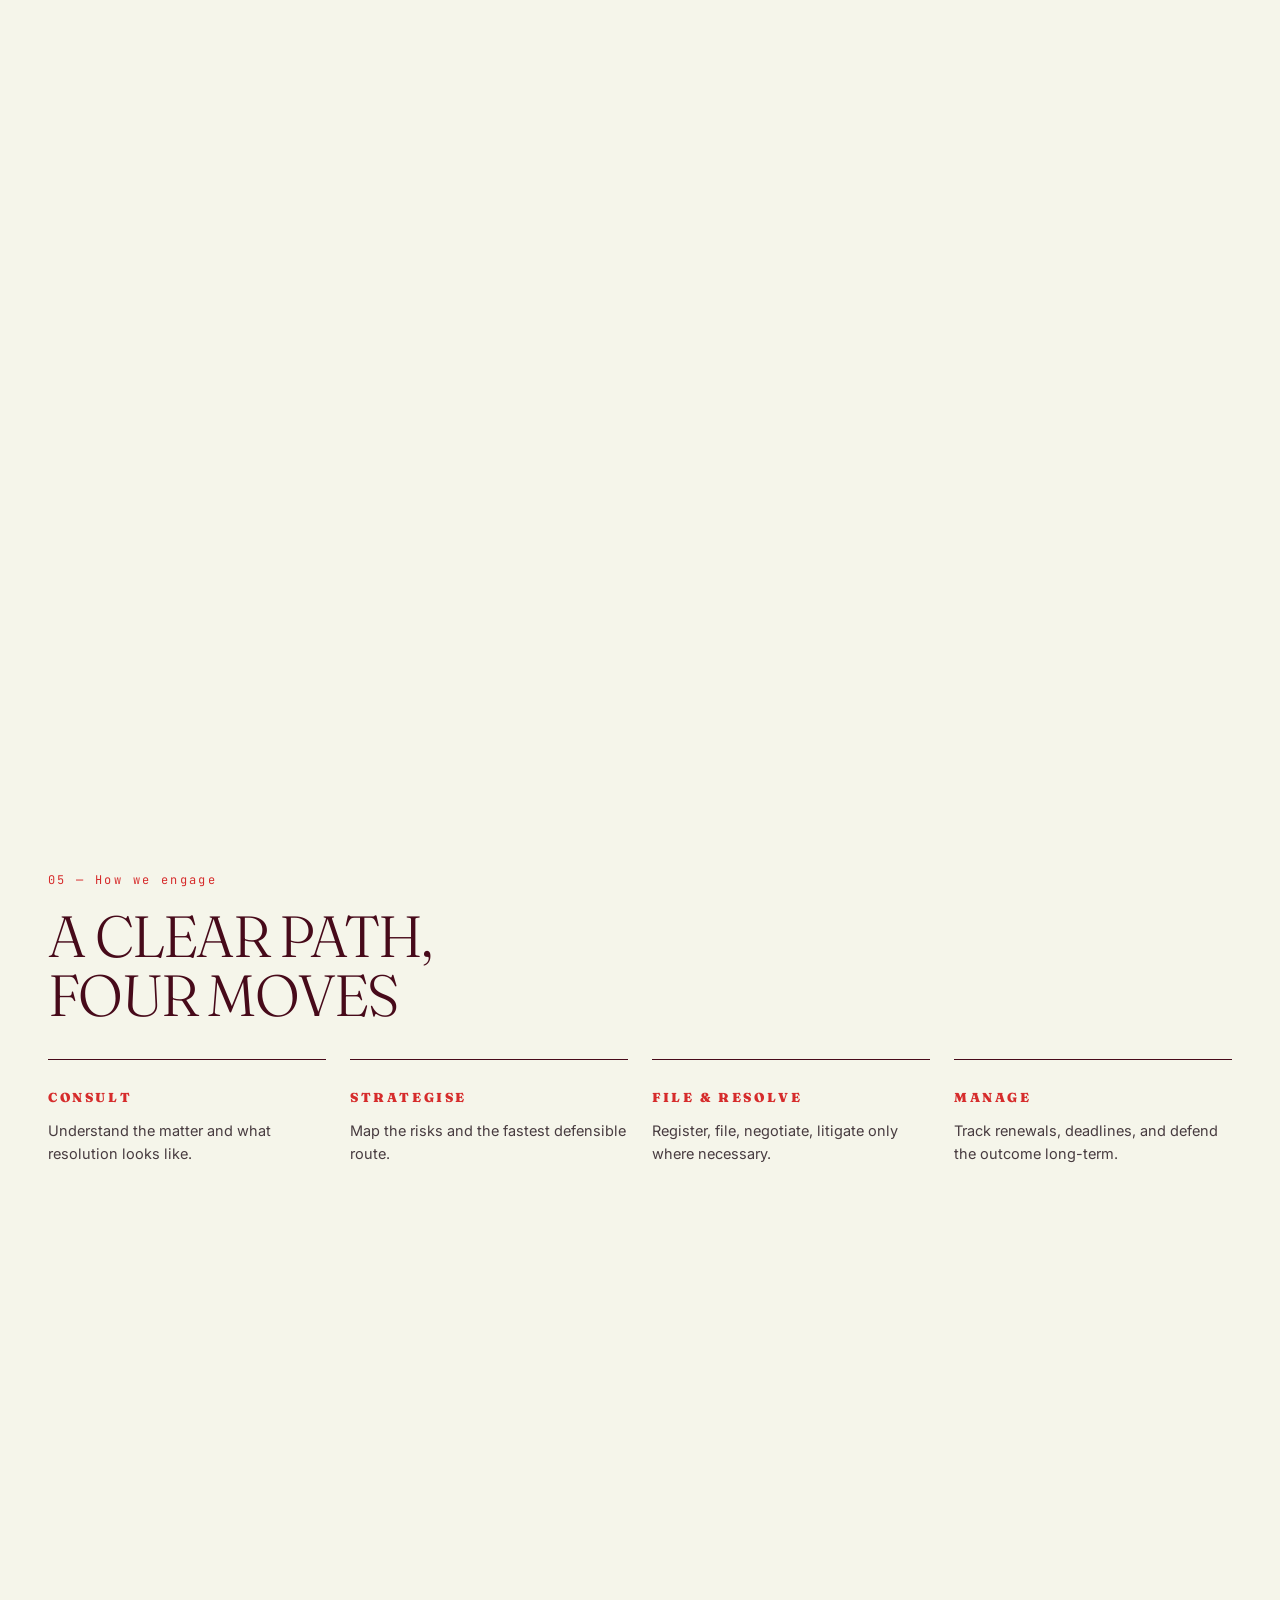
==== commit ddde1c53: "Reposition messaging around resolution-led, cyber law-inclusive practice - Homepage: new hero copy a" ====
--- a/index.html
+++ b/index.html
@@ -37,7 +37,7 @@
           <div class="soon"><span class="nm">Criminal Law</span><span class="tag-soon">Soon</span></div>
           <div class="soon"><span class="nm">Family Law</span><span class="tag-soon">Soon</span></div>
           <div class="soon"><span class="nm">Service Law</span><span class="tag-soon">Soon</span></div>
-          <div class="soon"><span class="nm">Media, Telecom &amp; Internet Law</span><span class="tag-soon">Soon</span></div>
+          <div class="soon"><span class="nm">Cyber Law</span><span class="tag-soon">Soon</span></div>
         </div>
       </span>
       <a href="index.html#team">Team</a>
@@ -132,17 +132,17 @@
     <div class="wrap band-inner">
       <div class="band-left" data-reveal>
         <span class="sec-num">01 — Why us</span>
-        <h3>Specialised.<br>Full-service.<br>Discreet.</h3>
+        <h3>Bespoke.<br>Specialised.<br>Client-first.</h3>
         <p>Most firms make you choose between deep specialisation and full-service coverage. We give you
           both — a flagship Intellectual Property practice backed by complete commercial, civil, criminal,
           family and service-law capability, handled with absolute confidentiality.</p>
       </div>
       <div class="band-right">
         <ul class="pledge">
-          <li class="reveal-step"><div class="n">01</div><div><div class="t">Specialisation depth</div><div class="d">Intellectual Property is our flagship discipline — trademarks, patents, copyrights and designs handled by specialists, not generalists.</div></div></li>
-          <li class="reveal-step"><div class="n">02</div><div><div class="t">End-to-end service</div><div class="d">From first filing to final enforcement, we manage the entire lifecycle of your matter under one roof.</div></div></li>
-          <li class="reveal-step"><div class="n">03</div><div><div class="t">Confidentiality &amp; discretion</div><div class="d">Your brands, inventions and disputes are handled with strict privilege and complete discretion.</div></div></li>
-          <li class="reveal-step"><div class="n">04</div><div><div class="t">Pakistan-wide &amp; international</div><div class="d">Local expertise across Pakistan, coordinated with international filings and cross-border protection.</div></div></li>
+          <li class="reveal-step"><div class="n">01</div><div><div class="t">Bespoke Strategy</div><div class="d">Advice and representation built around your matter, not a template.</div></div></li>
+          <li class="reveal-step"><div class="n">02</div><div><div class="t">Specialised Across Practice Areas</div><div class="d">Commercial, corporate, civil, criminal, family and cyber law, each handled by focused counsel.</div></div></li>
+          <li class="reveal-step"><div class="n">03</div><div><div class="t">Resolution-Led Approach</div><div class="d">We pursue the fastest defensible route to outcome, keeping litigation the exception.</div></div></li>
+          <li class="reveal-step"><div class="n">04</div><div><div class="t">Complete Client Satisfaction</div><div class="d">Privilege, discretion and direct communication at every stage of your matter.</div></div></li>
         </ul>
       </div>
     </div>
@@ -156,9 +156,9 @@
       <div class="sec-head">
         <div class="lhs" data-reveal>
           <span class="sec-num">02 — Practice areas</span>
-          <h2 class="sec-title">Counsel matched<br>to the matter</h2>
-          <p class="sec-desc">A flagship Intellectual Property practice, live today — with corporate, civil,
-            criminal, family, service and media/telecom practices rolling out from the same bench.</p>
+          <h2 class="sec-title">Counsel built<br>around your matter</h2>
+          <p class="sec-desc">Intellectual Property is our flagship practice, live today - with corporate, civil,
+            criminal, family, cyber and media law capability launching from the same bench.</p>
         </div>
         <a href="services.html" class="btn ghost" data-reveal data-d="1">View all services</a>
       </div>
@@ -195,8 +195,8 @@
         </div>
         <div class="hw perim soon reveal-step">
           <div class="tagrow"><span class="vendor">Regulated sectors</span><span class="soon-pill">Coming soon</span></div>
-          <h4>Media, Telecom &amp; Internet</h4>
-          <div class="role">Licensing, content, platform and regulatory matters across media, telecommunications and the internet.</div>
+          <h4>Cyber Law</h4>
+          <div class="role">Regulatory, licensing, content and platform matters spanning media, telecommunications and the internet.</div>
           <div class="specs">
             <div>Focus <span>Licensing · Content</span></div>
             <div>Jurisdiction <span>Pakistan</span></div>
@@ -275,17 +275,17 @@
       <div class="sec-head">
         <div class="lhs" data-reveal>
           <span class="sec-num">04 — Our approach</span>
-          <h2 class="sec-title">From innovation<br>to protection</h2>
-          <p class="sec-desc">A strategic legal process that moves an idea from unprotected to fully secured —
-            then keeps it working for you. <a href="intellectual-property.html#approach" style="color:var(--bone);border-bottom:1px solid var(--ember)">See the full approach</a>.</p>
+          <h2 class="sec-title">From idea to<br>ironclad protection</h2>
+          <p class="sec-desc">A strategic process that moves a matter from unresolved to fully secured - resolving
+            friction early and litigating only when necessary.</p>
         </div>
       </div>
       <div class="pipe">
-        <div class="stage reveal-step"><div class="pn">01</div><h5>Identify</h5><p>Assess your business and creative works to map the IP rights available to you.</p><div class="arrow">&rarr;</div></div>
-        <div class="stage reveal-step"><div class="pn">02</div><h5>Advise</h5><p>Clear, commercially focused advice and a strategy built around your objectives.</p><div class="arrow">&rarr;</div></div>
-        <div class="stage reveal-step"><div class="pn">03</div><h5>Protect</h5><p>File and prosecute trademarks, patents, copyrights and designs on your behalf.</p><div class="arrow">&rarr;</div></div>
-        <div class="stage reveal-step"><div class="pn">04</div><h5>Enforce</h5><p>Act on infringement, opposition and disputes to safeguard the value you've built.</p><div class="arrow">&rarr;</div></div>
-        <div class="stage reveal-step"><div class="pn">05</div><h5>Manage</h5><p>Ongoing portfolio management, renewals, licensing and strategic advice.</p></div>
+        <div class="stage reveal-step"><div class="pn">01</div><h5>Identify</h5><p>Assessment of your business and creative works to determine the intellectual property rights available.</p><div class="arrow">&rarr;</div></div>
+        <div class="stage reveal-step"><div class="pn">02</div><h5>Advise</h5><p>Commercially focused legal advice and a strategy structured around your objectives.</p><div class="arrow">&rarr;</div></div>
+        <div class="stage reveal-step"><div class="pn">03</div><h5>Protect</h5><p>Filing and prosecution of trademarks, patents, copyrights and designs on your behalf.</p><div class="arrow">&rarr;</div></div>
+        <div class="stage reveal-step"><div class="pn">04</div><h5>Enforce</h5><p>Action on infringement, opposition and disputes to safeguard the value secured.</p><div class="arrow">&rarr;</div></div>
+        <div class="stage reveal-step"><div class="pn">05</div><h5>Manage</h5><p>Ongoing portfolio management, renewals, licensing and continued strategic counsel.</p></div>
       </div>
     </div>
   </section>
@@ -298,14 +298,14 @@
       <div class="sec-head">
         <div class="lhs" data-reveal>
           <span class="sec-num">05 — How we engage</span>
-          <h2 class="sec-title">A clear path,<br>in four moves</h2>
+          <h2 class="sec-title">A clear path,<br>four moves</h2>
         </div>
       </div>
       <div class="steps">
-        <div class="step reveal-step"><div class="big">CONSULT</div><h4>Understand the matter</h4><p>We sit with you to understand your brand, invention or dispute and what a good outcome looks like.</p></div>
-        <div class="step reveal-step"><div class="big">STRATEGISE</div><h4>Build the strategy</h4><p>We map the rights available, the risks and the fastest, most defensible route to protection.</p></div>
-        <div class="step reveal-step"><div class="big">EXECUTE</div><h4>File &amp; enforce</h4><p>We register, file and — where needed — litigate, keeping you informed at every stage.</p></div>
-        <div class="step reveal-step"><div class="big">MANAGE</div><h4>Ongoing protection</h4><p>We track renewals and deadlines and defend your portfolio for the long term.</p></div>
+        <div class="step reveal-step"><div class="big">CONSULT</div><p>Understand the matter and what resolution looks like.</p></div>
+        <div class="step reveal-step"><div class="big">STRATEGISE</div><p>Map the risks and the fastest defensible route.</p></div>
+        <div class="step reveal-step"><div class="big">FILE &amp; RESOLVE</div><p>Register, file, negotiate, litigate only where necessary.</p></div>
+        <div class="step reveal-step"><div class="big">MANAGE</div><p>Track renewals, deadlines, and defend the outcome long-term.</p></div>
       </div>
     </div>
   </section>
@@ -351,9 +351,9 @@
   <div class="cta-glow"></div>
   <div class="wrap">
     <div data-reveal><span class="kick">// Protect what you've built.</span></div>
-    <h2 data-reveal data-d="1">Let's protect<br>what you've built<span class="sq"></span></h2>
-    <p data-reveal data-d="2">Tell us about your brand, invention, creative work or dispute. We'll come back with a
-      clear legal strategy and next steps — in confidence.</p>
+    <h2 data-reveal data-d="1">Retain counsel<br>that resolves<span class="sq"></span></h2>
+    <p data-reveal data-d="2">Tell us about your matter — brand, invention, transaction or dispute. We'll respond
+      with a clear strategy built to resolve it, in confidence.</p>
     <div class="cta-row" data-reveal data-d="3">
       <a href="https://wa.me/92XXXXXXXXXX" class="btn" target="_blank" rel="noopener">Chat on WhatsApp
         <svg class="ar" viewBox="0 0 16 16" fill="currentColor"><path d="M8 .5A7.5 7.5 0 0 0 1.6 11.8L.6 15.4l3.7-1A7.5 7.5 0 1 0 8 .5Zm0 13.6a6 6 0 0 1-3.1-.85l-.22-.13-2.2.58.59-2.14-.14-.22A6.1 6.1 0 1 1 8 14.1Zm3.4-4.4c-.18-.1-1.1-.55-1.27-.6-.17-.07-.3-.1-.42.09-.12.18-.48.6-.59.72-.1.12-.22.13-.4.04a4.9 4.9 0 0 1-1.46-.9 5.5 5.5 0 0 1-1-1.26c-.1-.18 0-.28.08-.37l.27-.32c.09-.1.12-.18.18-.3.06-.12.03-.23-.01-.32-.05-.1-.42-1.02-.58-1.4-.15-.36-.3-.31-.42-.32h-.36c-.12 0-.32.05-.49.23-.17.18-.64.63-.64 1.54 0 .9.66 1.78.75 1.9.09.12 1.3 1.98 3.15 2.78.44.19.78.3 1.05.39.44.14.84.12 1.16.07.35-.05 1.1-.45 1.25-.88.16-.43.16-.8.11-.88-.04-.08-.16-.12-.34-.21Z"/></svg>
@@ -376,13 +376,14 @@
     <div class="foot">
       <div>
         <div class="brand"><span class="brand-name">3A&nbsp;Consilium<span class="sq"></span></span><span class="tag">Advocates &amp; Counsel</span></div>
-        <p>A trusted law firm comprising Advocates and Counsel with unwavering commitment.</p>
+        <p>A bespoke Pakistani law firm specialising across commercial, corporate, civil, criminal, family and
+          cyber law — committed to complete client satisfaction.</p>
       </div>
       <div><h6>Practice areas</h6><ul>
         <li><a href="intellectual-property.html">Intellectual Property</a></li>
         <li><a href="services.html">Corporate &amp; Commercial</a></li>
         <li><a href="services.html">Civil &amp; Criminal</a></li>
-        <li><a href="services.html">Media, Telecom &amp; Internet</a></li>
+        <li><a href="services.html">Cyber Law</a></li>
       </ul></div>
       <div><h6>Firm</h6><ul>
         <li><a href="index.html#about">About</a></li>
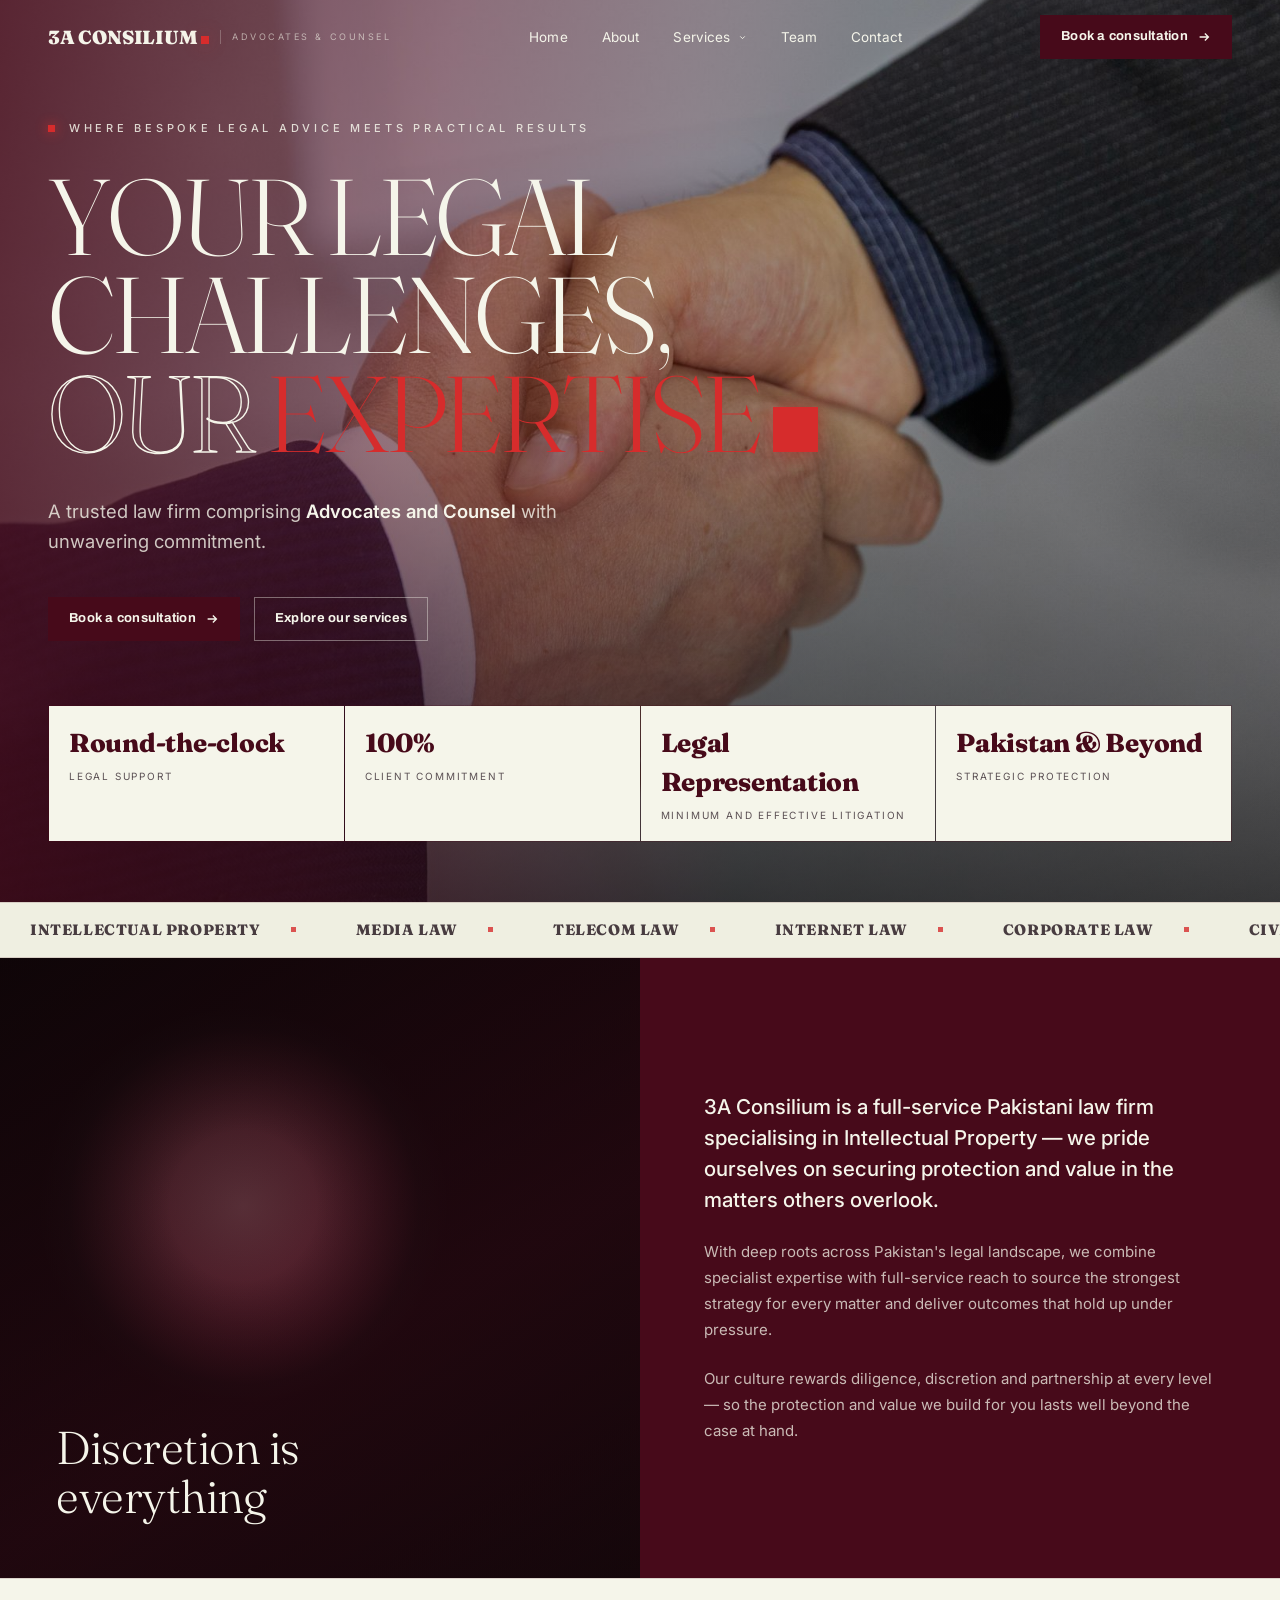
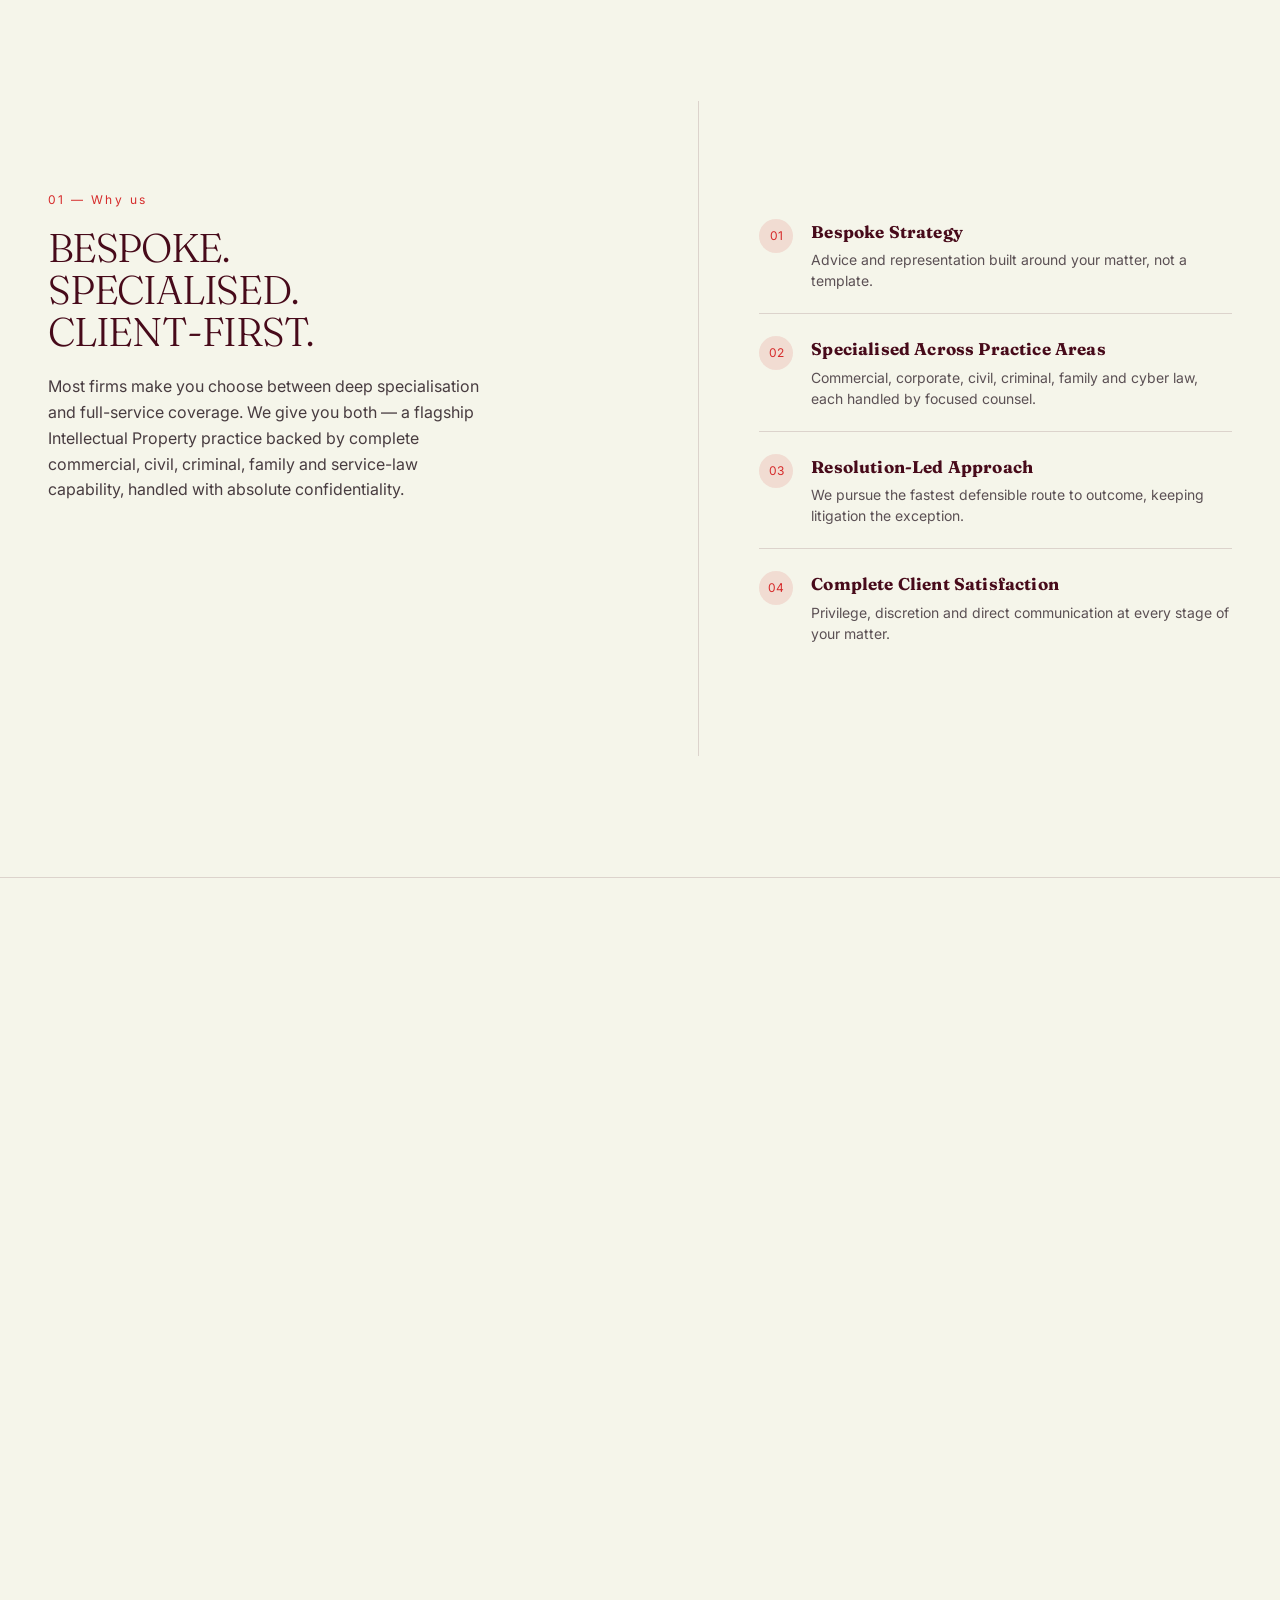
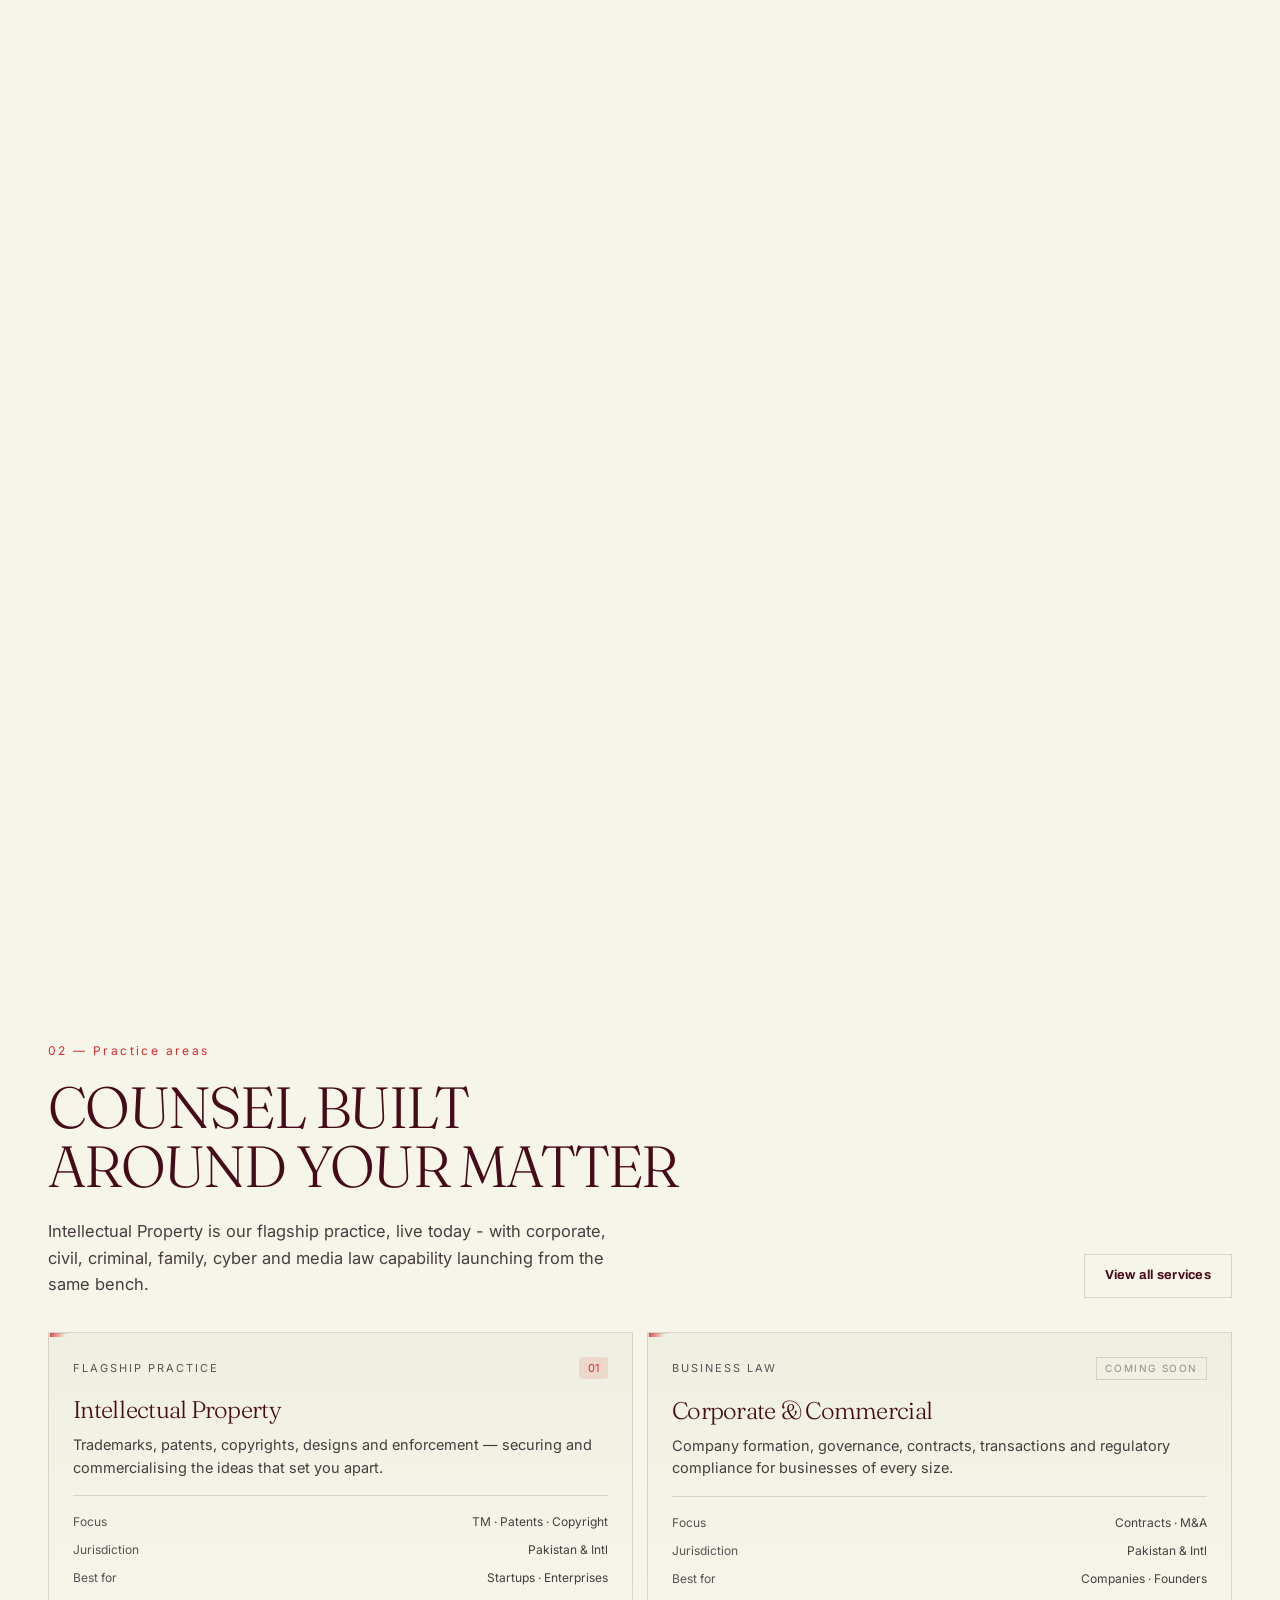
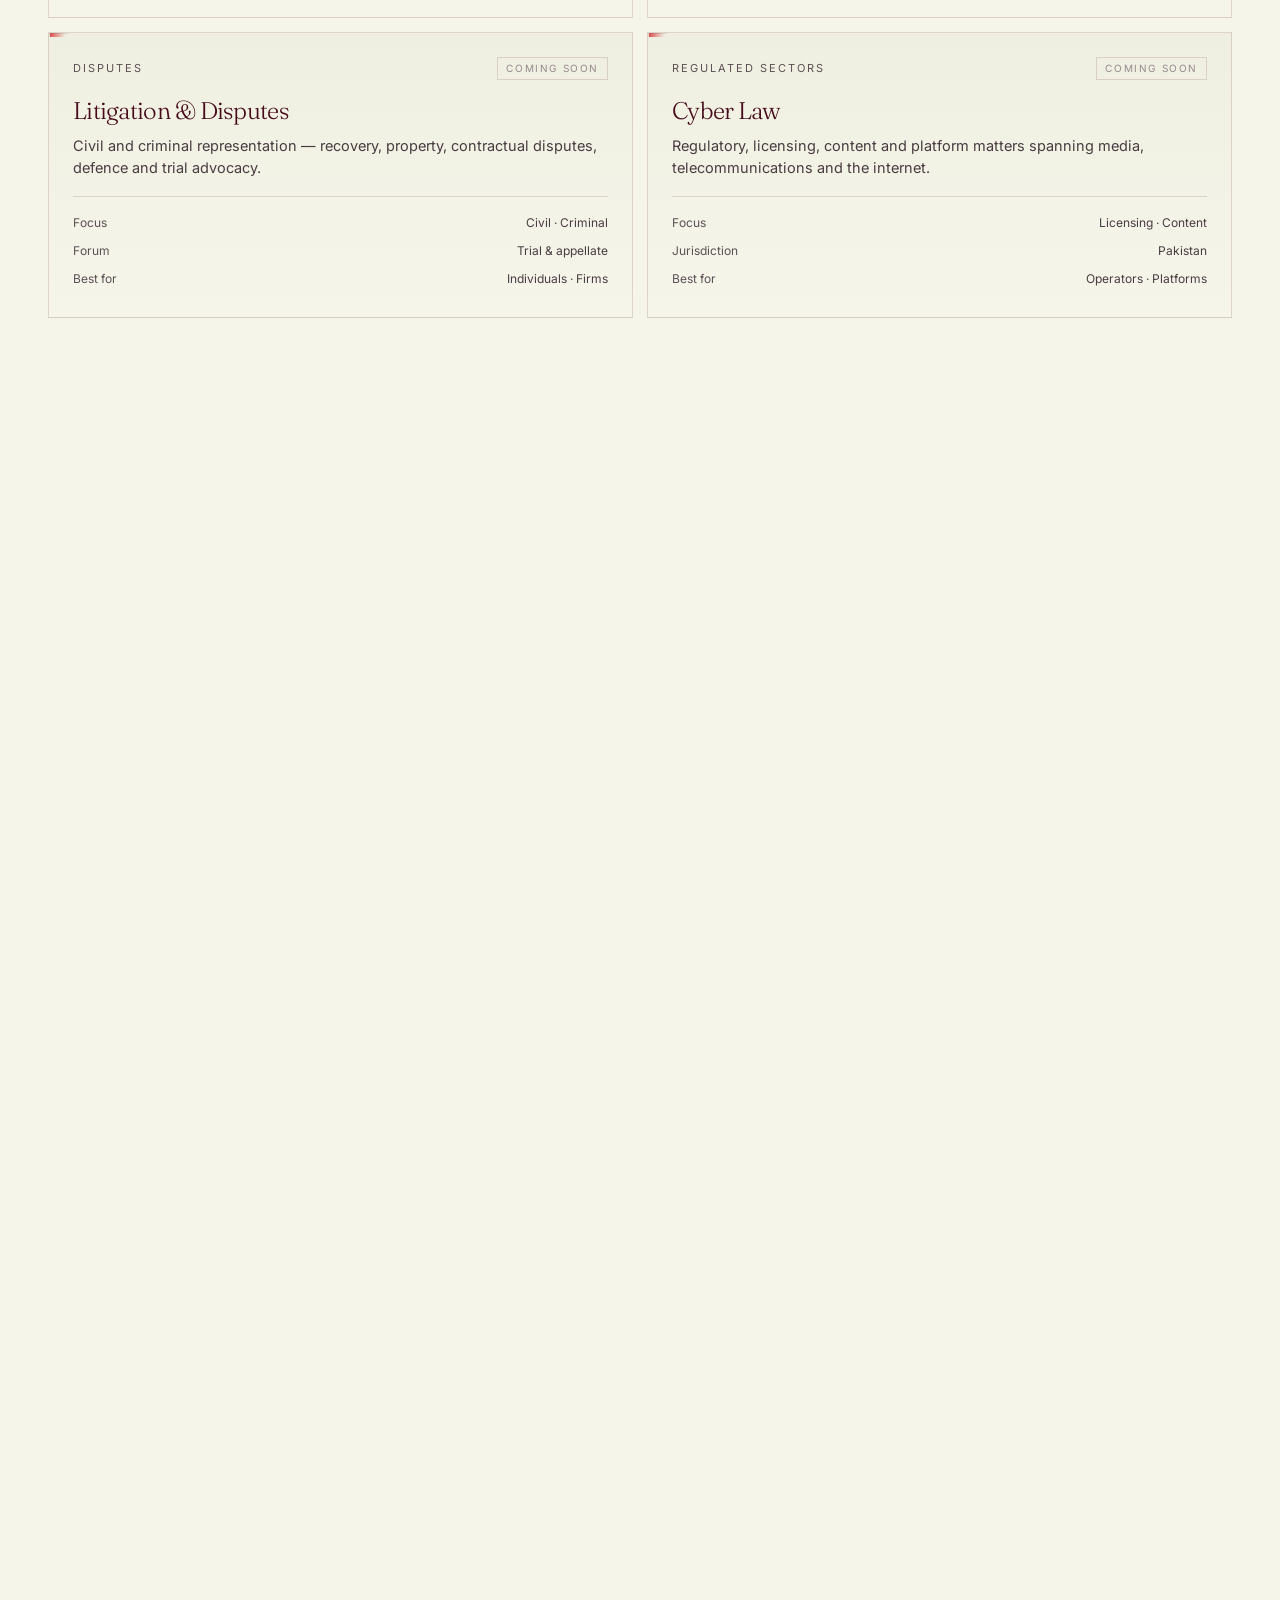
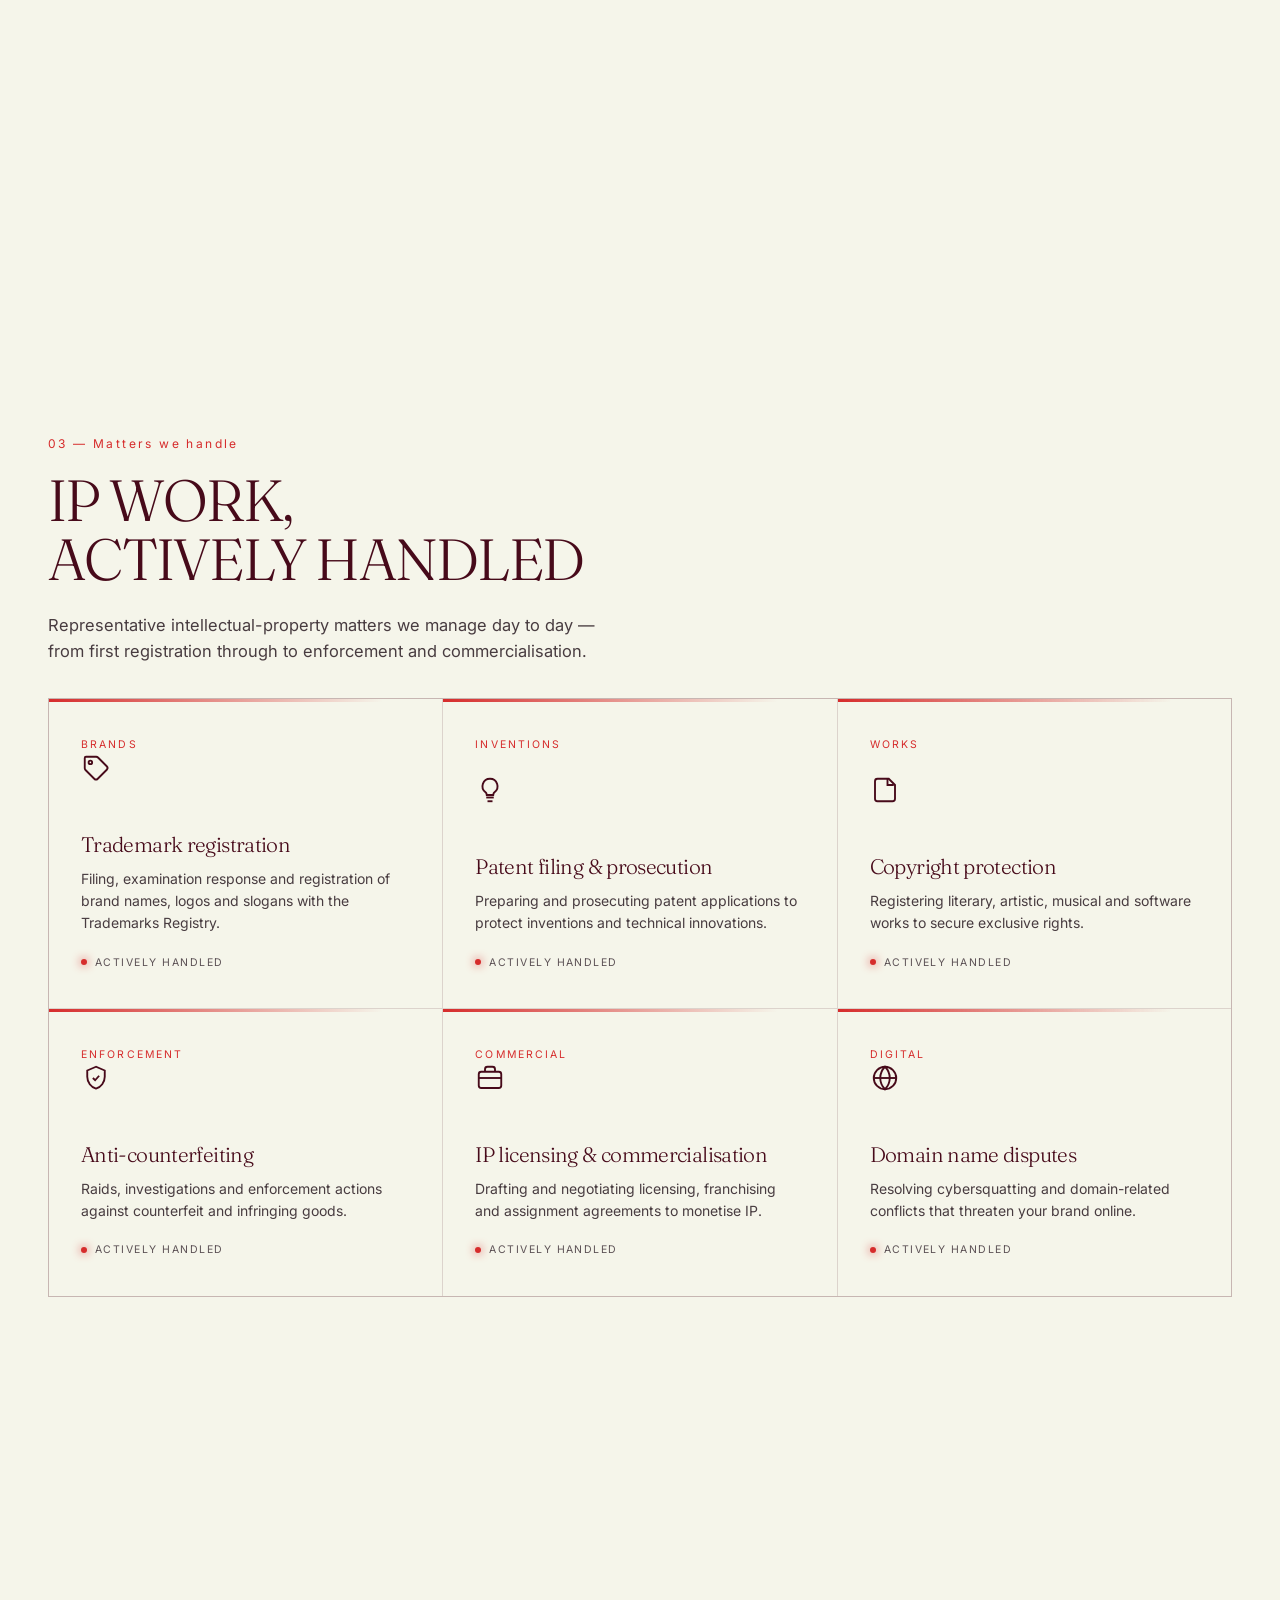
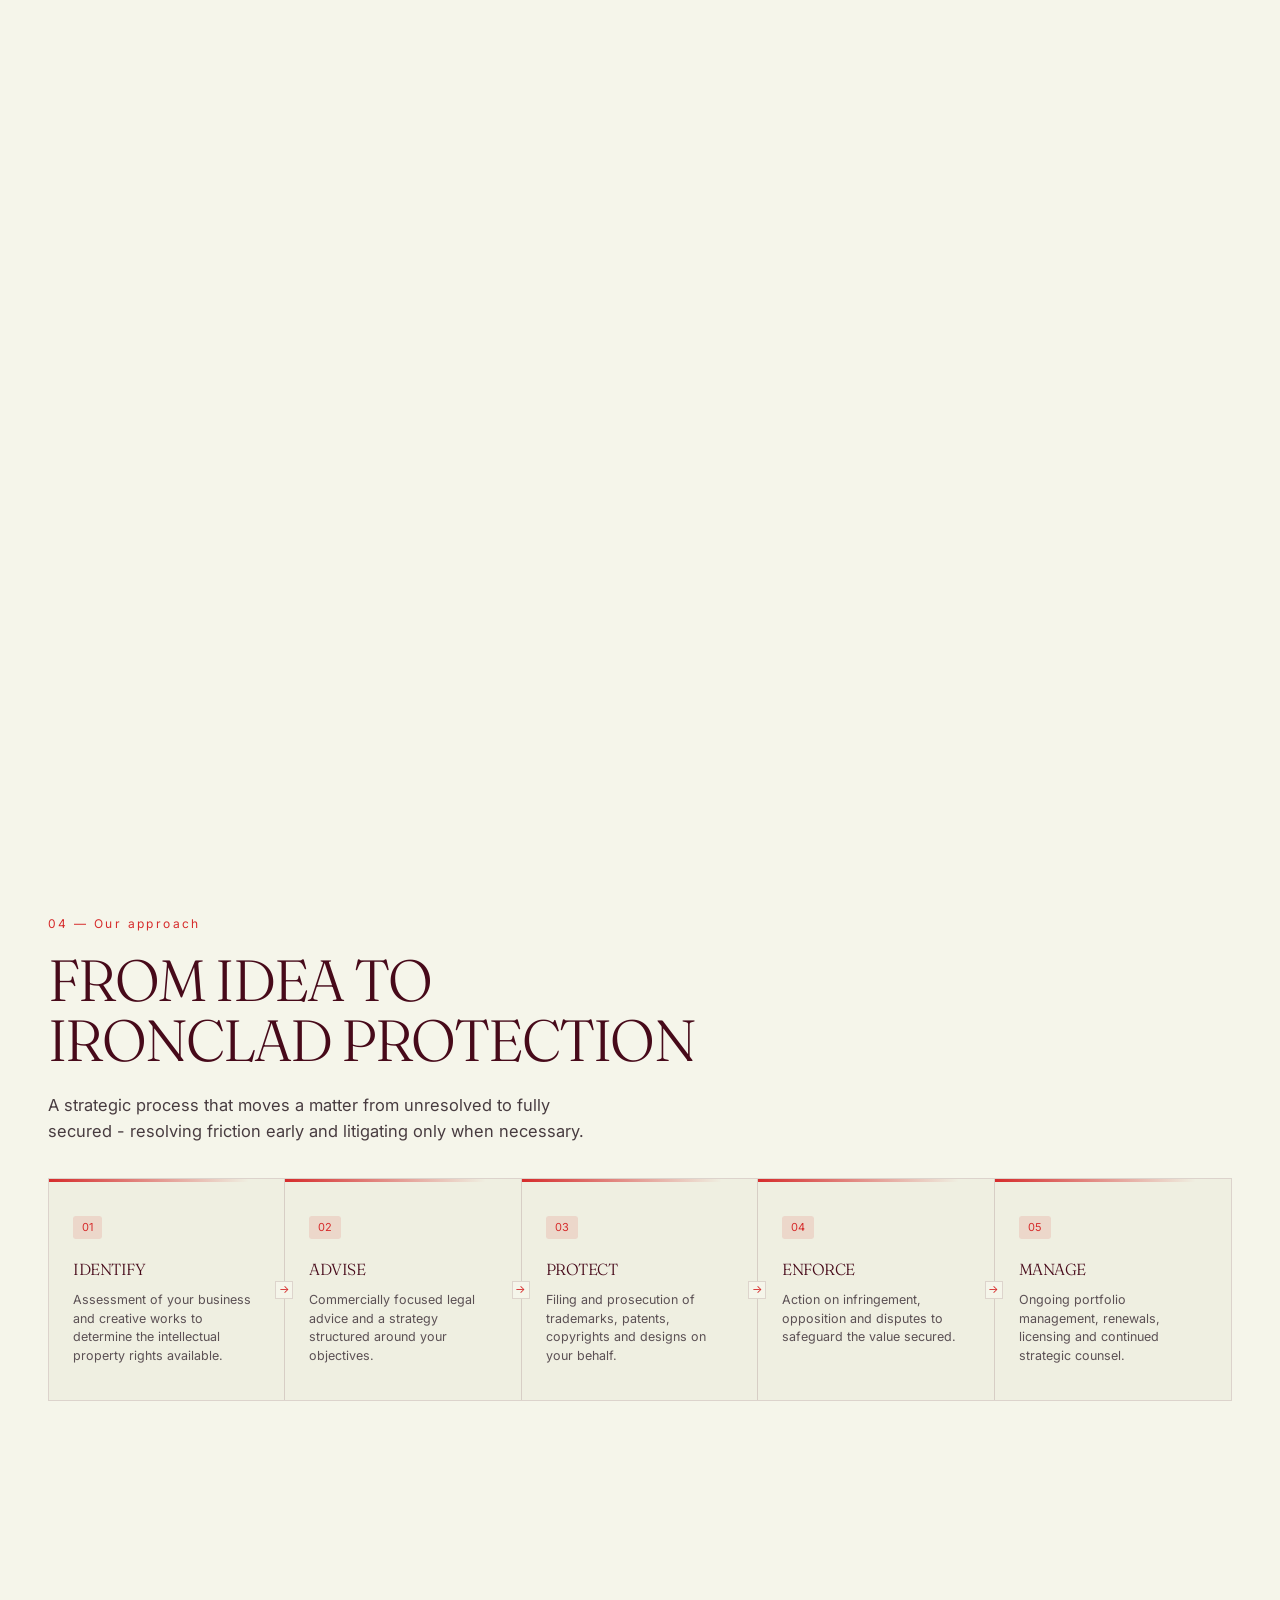
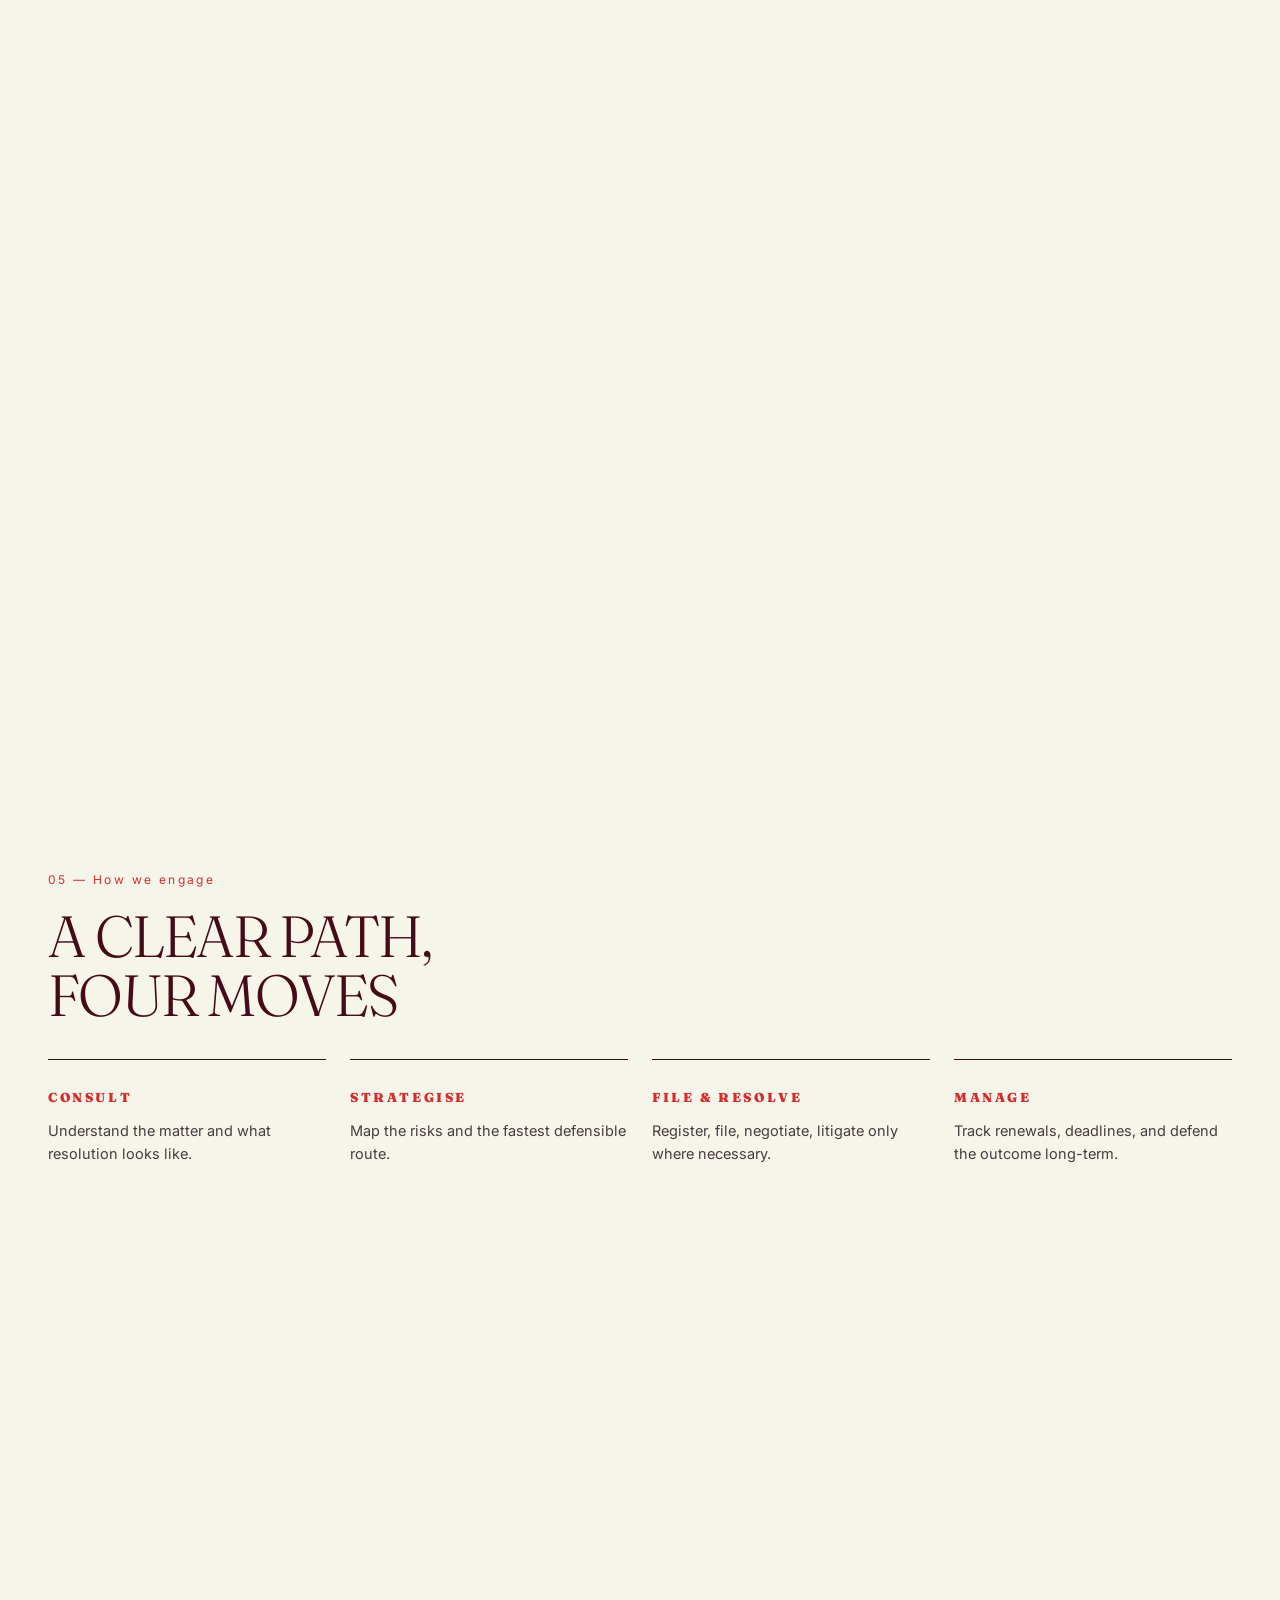
==== commit 25ff7868: "Replace coding-monospace label font with Inter for a legal, not techy, feel JetBrains Mono (inherite" ====
--- a/index.html
+++ b/index.html
@@ -8,7 +8,7 @@
 <link rel="icon" type="image/svg+xml" href="data:image/svg+xml,%3Csvg xmlns='http://www.w3.org/2000/svg' viewBox='0 0 32 32'%3E%3Crect width='32' height='32' rx='4' fill='%23f5f5ea'/%3E%3Ctext x='16' y='23' text-anchor='middle' font-family='Arial,sans-serif' font-weight='900' font-size='15' fill='%23470a1a'%3E3A%3C/text%3E%3Crect x='25' y='20' width='3.5' height='3.5' fill='%23d62c2c'/%3E%3C/svg%3E">
 <link rel="preconnect" href="https://fonts.googleapis.com">
 <link rel="preconnect" href="https://fonts.gstatic.com" crossorigin>
-<link href="https://fonts.googleapis.com/css2?family=Archivo:wght@400;600;700;800;900&family=Archivo+Expanded:wght@700;800;900&family=Fraunces:opsz,wght@9..144,300;9..144,400;9..144,500;9..144,600;9..144,700;9..144,800;9..144,900&family=Inter:wght@400;500;600&family=JetBrains+Mono:wght@400;500;700&display=swap" rel="stylesheet">
+<link href="https://fonts.googleapis.com/css2?family=Archivo:wght@400;600;700;800;900&family=Archivo+Expanded:wght@700;800;900&family=Fraunces:opsz,wght@9..144,300;9..144,400;9..144,500;9..144,600;9..144,700;9..144,800;9..144,900&family=Inter:wght@400;500;600&display=swap" rel="stylesheet">
 <link rel="stylesheet" href="styles.css">
 <link rel="stylesheet" href="site.css">
 </head>
--- a/site.css
+++ b/site.css
@@ -37,9 +37,9 @@
 .drop a:hover .nm{color:var(--bone)}
 .drop .soon{opacity:.5;cursor:default}
 .drop .soon .nm{color:var(--ash)}
-.tag-live{font-family:'JetBrains Mono',monospace;font-size:8.5px;letter-spacing:.16em;
+.tag-live{font-family:'Inter',system-ui,sans-serif;font-size:8.5px;letter-spacing:.16em;
   text-transform:uppercase;color:#5fd38a}
-.tag-soon{font-family:'JetBrains Mono',monospace;font-size:8.5px;letter-spacing:.16em;
+.tag-soon{font-family:'Inter',system-ui,sans-serif;font-size:8.5px;letter-spacing:.16em;
   text-transform:uppercase;color:var(--ash-2);border:1px solid var(--line);padding:2px 6px}
 
 /* dropdown collapses into the mobile menu */
@@ -52,7 +52,7 @@
 
 /* ---------- page hero (compact, for interior pages) ---------- */
 .page-hero{position:relative;z-index:2;padding:150px 0 40px}
-.page-hero .crumb{font-family:'JetBrains Mono',monospace;font-size:11px;letter-spacing:.2em;
+.page-hero .crumb{font-family:'Inter',system-ui,sans-serif;font-size:11px;letter-spacing:.2em;
   text-transform:uppercase;color:var(--ember);margin-bottom:26px;display:flex;align-items:center;gap:10px}
 .page-hero .crumb a{color:var(--ash)}
 .page-hero .crumb a:hover{color:var(--bone-2)}
@@ -67,7 +67,7 @@
 .hw.soon{opacity:.46}
 .hw.soon:hover{transform:none;border-color:var(--line)}
 .hw.soon:hover::after{opacity:0}
-.hw .soon-pill{font-family:'JetBrains Mono',monospace;font-size:10px;letter-spacing:.16em;
+.hw .soon-pill{font-family:'Inter',system-ui,sans-serif;font-size:10px;letter-spacing:.16em;
   text-transform:uppercase;color:var(--ash-2);border:1px solid var(--line);padding:3px 8px}
 a.hw{color:inherit}
 
@@ -85,7 +85,7 @@
 .svc h4{font-family:'Fraunces',serif;font-weight:300;font-size:19px;letter-spacing:-.03em;line-height:1.12}
 .svc p{color:var(--bone-2);font-size:14px;line-height:1.55;margin-top:12px}
 .svc .foot-row{margin-top:auto;padding-top:20px;display:flex;align-items:center;justify-content:space-between}
-.svc .go{font-family:'JetBrains Mono',monospace;font-size:11px;letter-spacing:.14em;
+.svc .go{font-family:'Inter',system-ui,sans-serif;font-size:11px;letter-spacing:.14em;
   text-transform:uppercase;color:var(--bone);display:inline-flex;align-items:center;gap:8px}
 .svc .go svg{width:13px;height:13px}
 .svc.soon{opacity:.5}
@@ -104,7 +104,7 @@
   display:flex;align-items:center;justify-content:center;margin-bottom:22px;
   font-family:'Archivo Expanded','Archivo',sans-serif;font-weight:900;font-size:18px;
   color:var(--ember);letter-spacing:.02em}
-.team-card .who{font-family:'JetBrains Mono',monospace;font-size:11px;letter-spacing:.16em;
+.team-card .who{font-family:'Inter',system-ui,sans-serif;font-size:11px;letter-spacing:.16em;
   text-transform:uppercase;color:var(--ash);margin-top:6px}
 
 /* =====================================================================
@@ -350,3 +350,28 @@
    so shifting it down by up to 60px never exposes bare background above it. */
 .hero-carousel{top:-60px;bottom:0;
   transform:translateY(calc(var(--hero-scroll, 0) * 60px))}
+
+/* ---------- replace the inherited coding-monospace label font ----------
+   ANY1's original template set every small-caps eyebrow/label/number in
+   JetBrains Mono — a code-editor typeface that reads as "developer tool"
+   rather than "law firm". Swapping to Inter (already the body font) keeps
+   every size, letter-spacing and color exactly as designed; only the
+   typeface changes, everywhere it changes, in one place. */
+.mono,
+.eyebrow,
+.brand .tag,
+.hero-strip .l,
+.sec-num,
+.pledge .n,
+.hw .vendor,
+.hw .idx,
+.hw .specs div,
+.dep .sector,
+.dep .live,
+.pipe .stage .pn,
+.cta .kick,
+.contact-line,
+.foot h6,
+.foot-bar span{
+  font-family:'Inter',system-ui,sans-serif;
+}
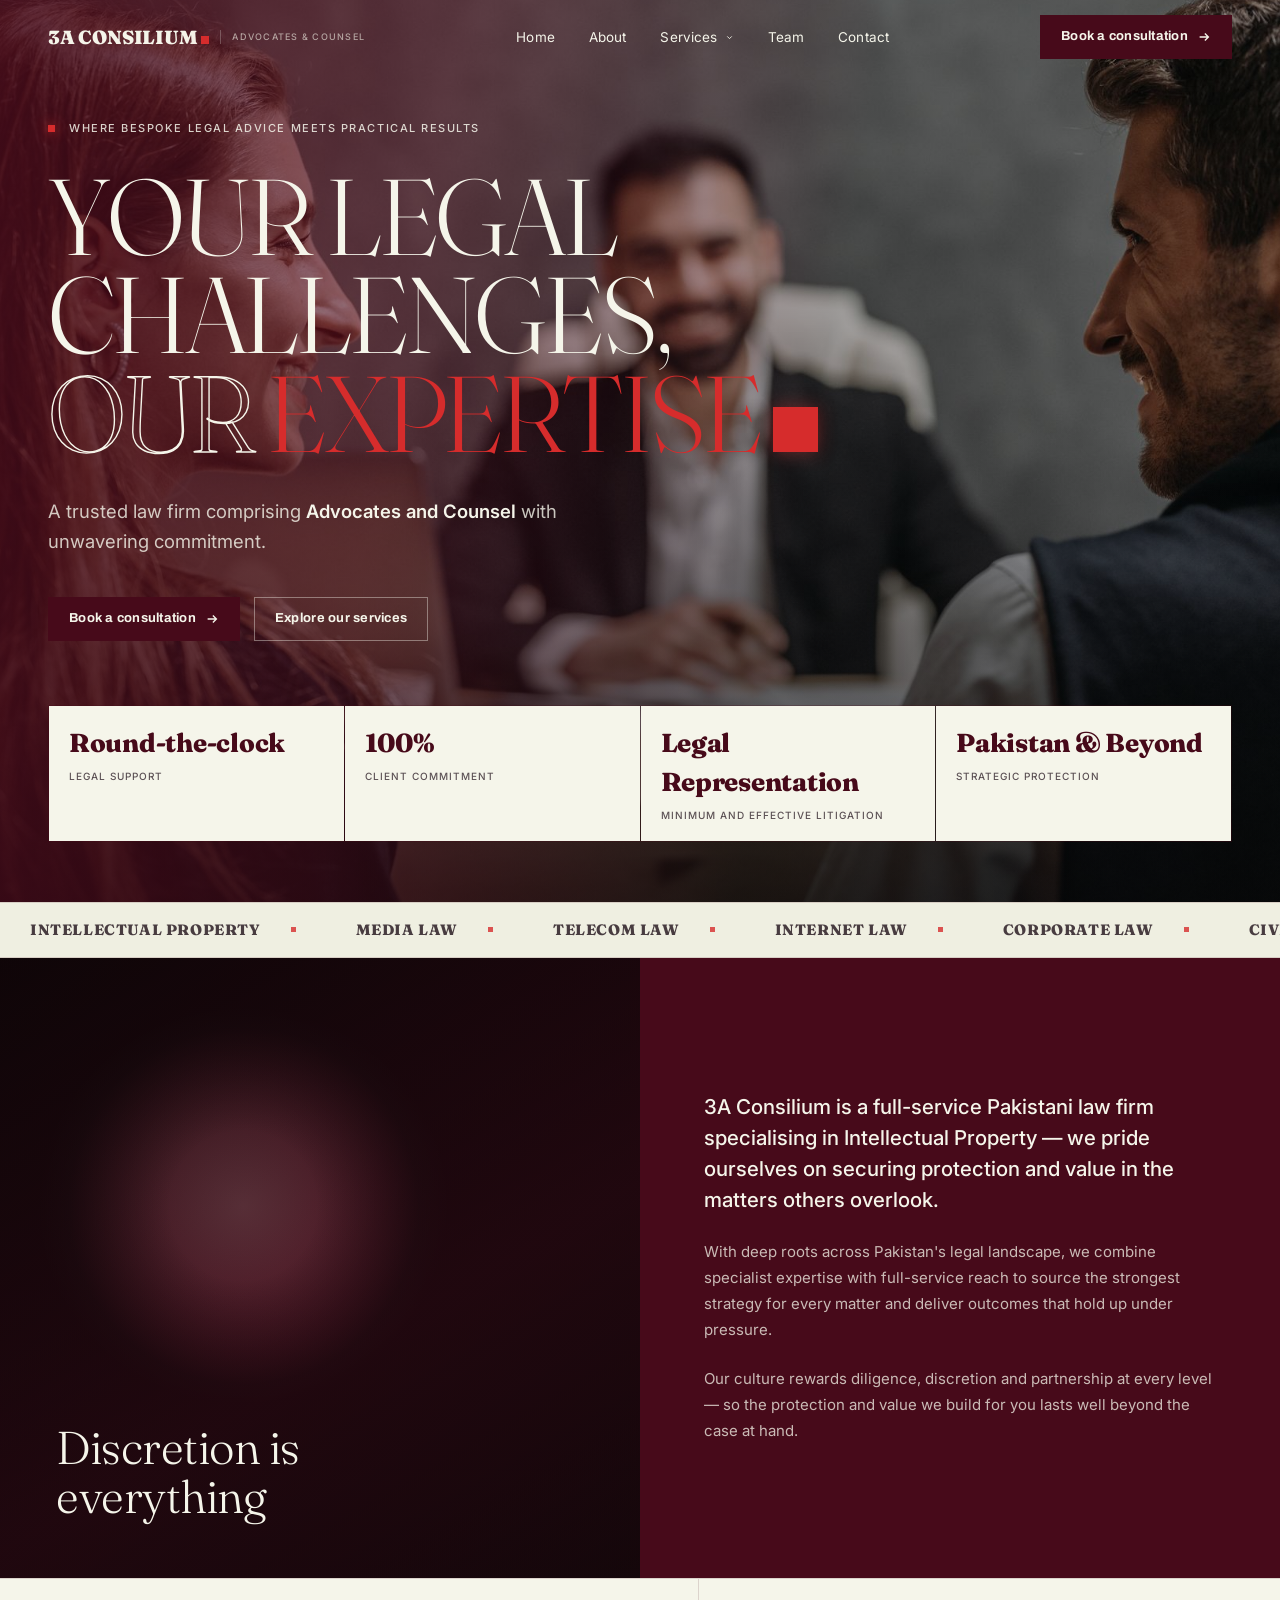
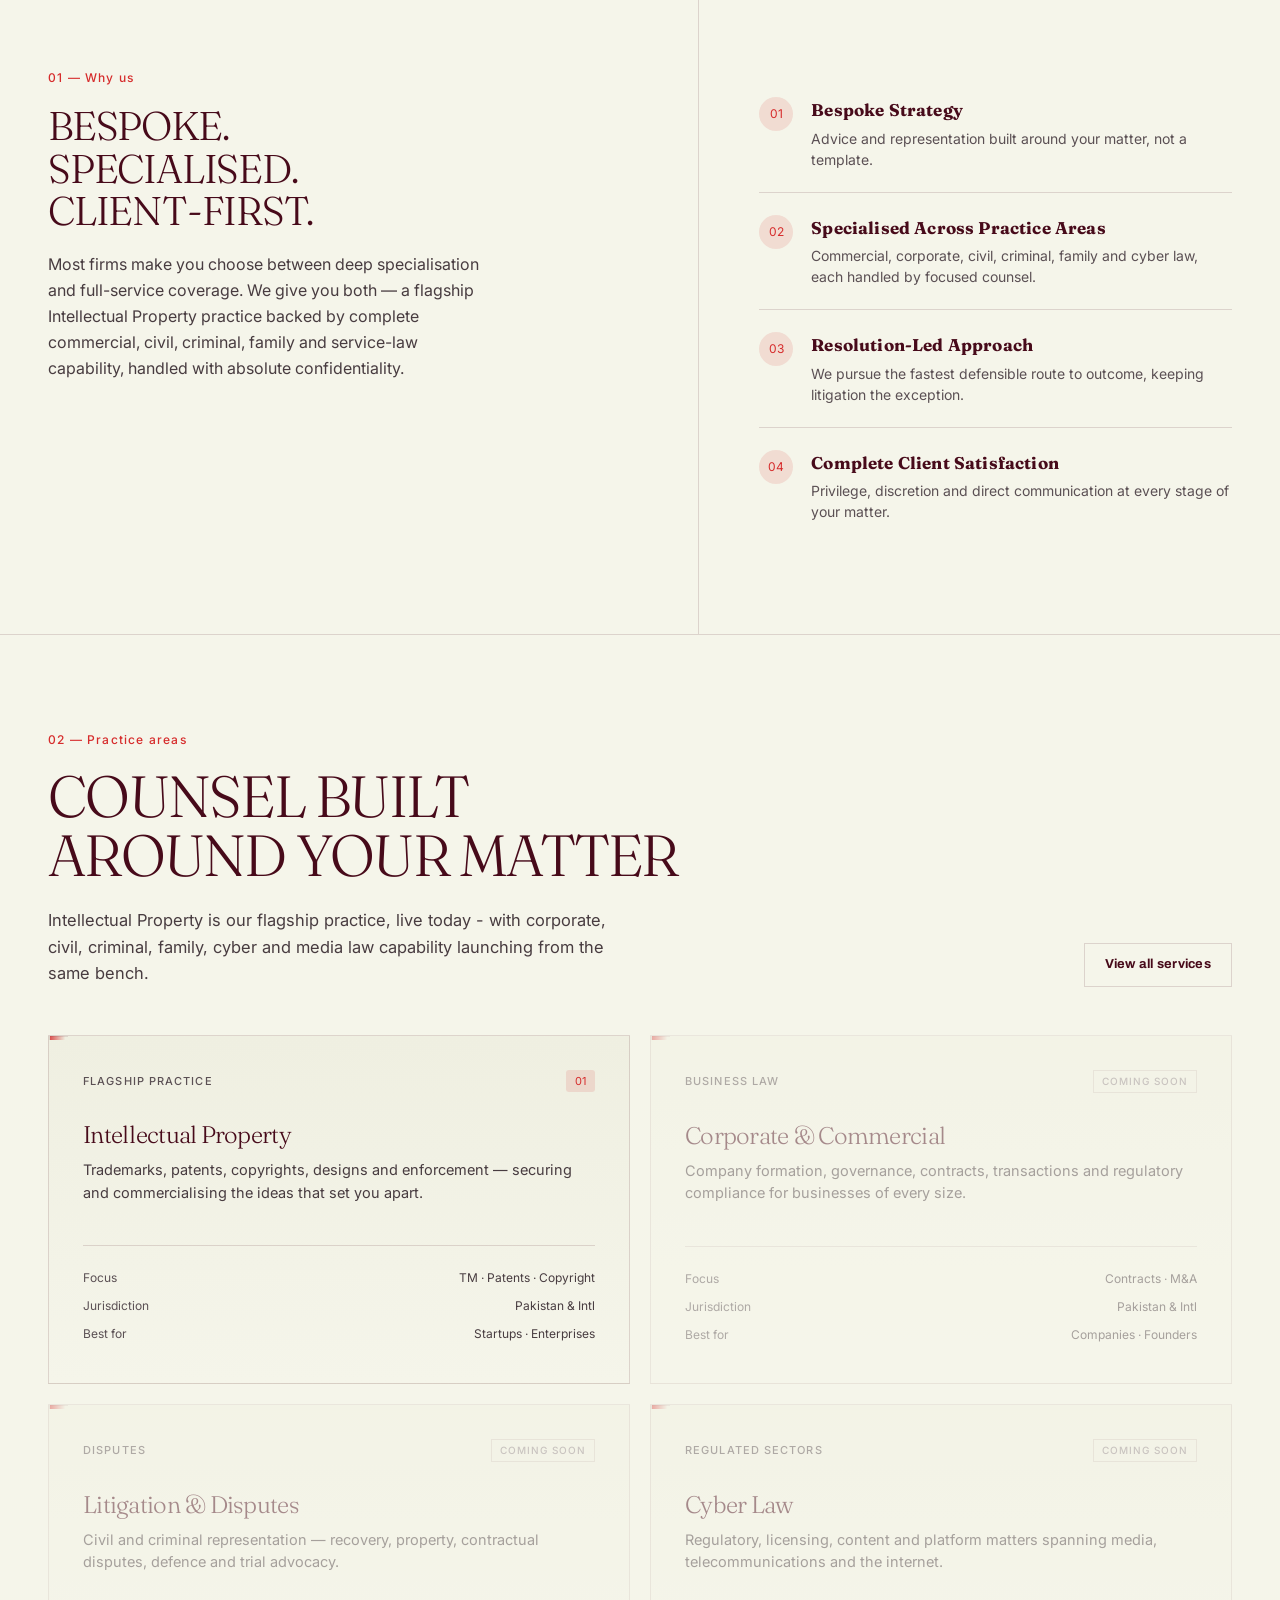
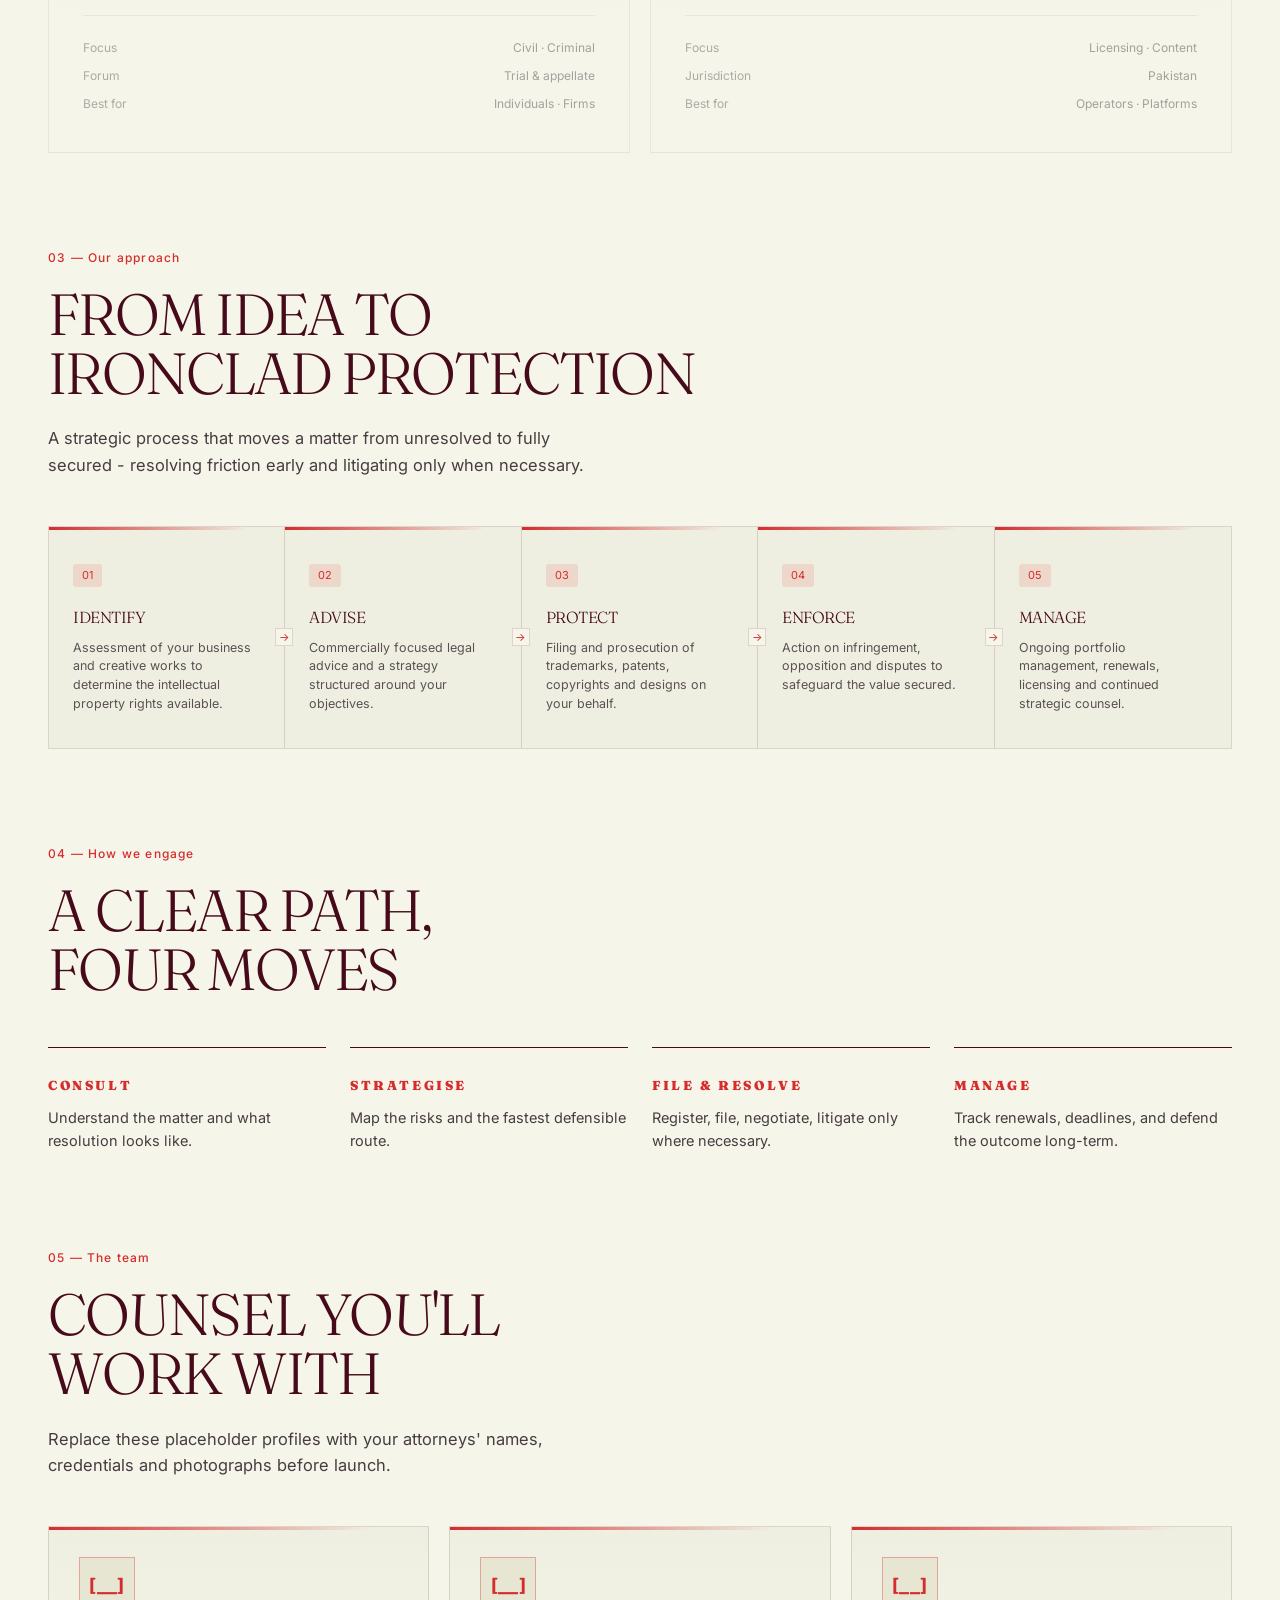
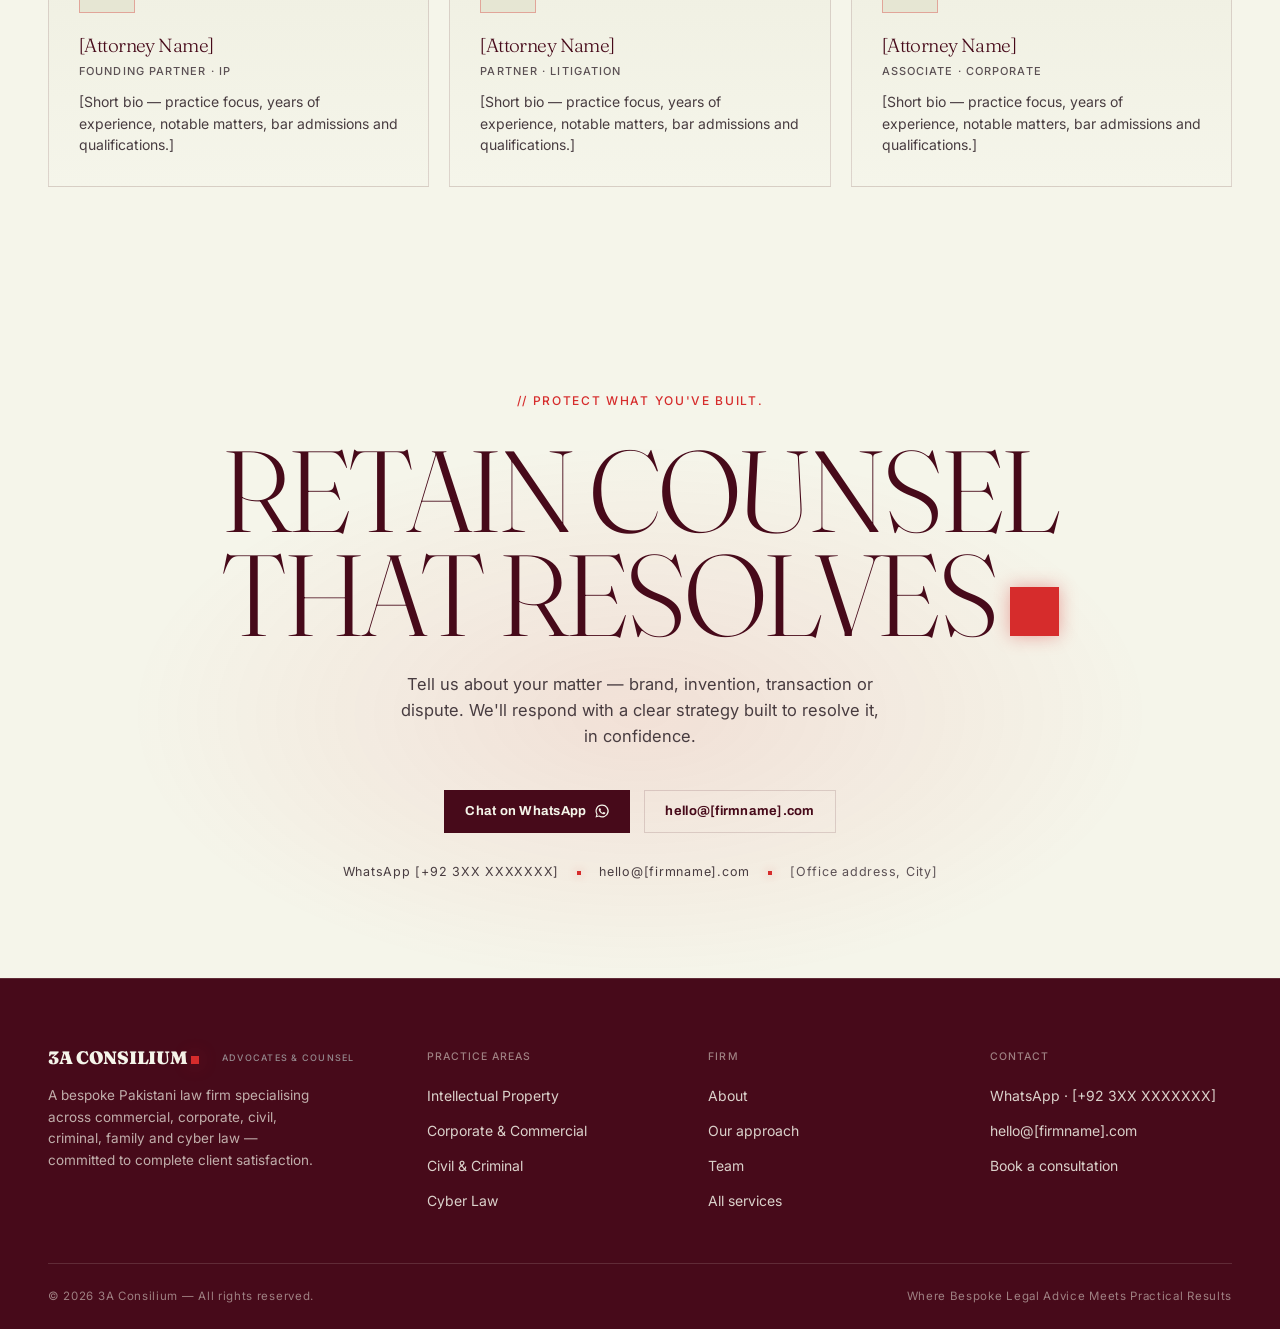
==== commit cdc1146e: "Tighten label typography and spacing; move IP matters grid to Services - Labels: pulled the wide upp" ====
--- a/index.html
+++ b/index.html
@@ -125,9 +125,7 @@
 </section>
 
 <!-- 01 — WHY US -->
-<!-- pin-track gives this section extra scroll room: the .band inside sticks in place
-     while the pledge items join one by one, then releases once all 4 have appeared -->
-<div class="pin-track" id="about" style="--steps:4">
+<div class="reveal-group" id="about">
   <section class="band">
     <div class="wrap band-inner">
       <div class="band-left" data-reveal>
@@ -150,7 +148,7 @@
 </div>
 
 <!-- 02 — PRACTICE AREAS -->
-<div class="pin-track" id="practice" style="--steps:4">
+<div class="reveal-group" id="practice">
   <section class="section">
     <div class="wrap">
       <div class="sec-head">
@@ -208,73 +206,13 @@
   </section>
 </div>
 
-<!-- 03 — MATTERS WE HANDLE -->
-<div class="pin-track" id="matters" style="--steps:6">
+<!-- 03 — OUR APPROACH -->
+<div class="reveal-group" id="approach">
   <section class="section" style="padding-top:0">
     <div class="wrap">
       <div class="sec-head">
         <div class="lhs" data-reveal>
-          <span class="sec-num">03 — Matters we handle</span>
-          <h2 class="sec-title">IP work,<br>actively handled</h2>
-          <p class="sec-desc">Representative intellectual-property matters we manage day to day — from first
-            registration through to enforcement and commercialisation.</p>
-        </div>
-      </div>
-      <div class="grid-dep">
-        <div class="dep reveal-step">
-          <span class="sector">Brands</span>
-          <svg class="ico" viewBox="0 0 24 24" fill="none" stroke="currentColor" stroke-width="1.5"><path d="M20.6 13.4 13.4 20.6a2 2 0 0 1-2.8 0l-7-7a2 2 0 0 1-.6-1.4V4a1 1 0 0 1 1-1h8.2a2 2 0 0 1 1.4.6l7 7a2 2 0 0 1 0 2.8Z"/><circle cx="7.5" cy="7.5" r="1.4"/></svg>
-          <h4>Trademark registration</h4>
-          <p>Filing, examination response and registration of brand names, logos and slogans with the Trademarks Registry.</p>
-          <span class="live handled"><i></i>Actively handled</span>
-        </div>
-        <div class="dep reveal-step">
-          <span class="sector">Inventions</span>
-          <svg class="ico" viewBox="0 0 24 24" fill="none" stroke="currentColor" stroke-width="1.5"><path d="M9 18h6"/><path d="M10 21h4"/><path d="M12 3a6 6 0 0 0-3.6 10.8c.5.4.8 1 .9 1.6l.1.6h5.2l.1-.6c.1-.6.4-1.2.9-1.6A6 6 0 0 0 12 3Z"/></svg>
-          <h4>Patent filing &amp; prosecution</h4>
-          <p>Preparing and prosecuting patent applications to protect inventions and technical innovations.</p>
-          <span class="live handled"><i></i>Actively handled</span>
-        </div>
-        <div class="dep reveal-step">
-          <span class="sector">Works</span>
-          <svg class="ico" viewBox="0 0 24 24" fill="none" stroke="currentColor" stroke-width="1.5"><path d="M4 5a2 2 0 0 1 2-2h9l5 5v11a2 2 0 0 1-2 2H6a2 2 0 0 1-2-2Z"/><path d="M14 3v5h5"/></svg>
-          <h4>Copyright protection</h4>
-          <p>Registering literary, artistic, musical and software works to secure exclusive rights.</p>
-          <span class="live handled"><i></i>Actively handled</span>
-        </div>
-        <div class="dep reveal-step">
-          <span class="sector">Enforcement</span>
-          <svg class="ico" viewBox="0 0 24 24" fill="none" stroke="currentColor" stroke-width="1.5"><path d="M12 3 5 6v5c0 4.4 3 8.3 7 9.5 4-1.2 7-5.1 7-9.5V6Z"/><path d="m9.5 12 1.8 1.8 3.2-3.6"/></svg>
-          <h4>Anti-counterfeiting</h4>
-          <p>Raids, investigations and enforcement actions against counterfeit and infringing goods.</p>
-          <span class="live handled"><i></i>Actively handled</span>
-        </div>
-        <div class="dep reveal-step">
-          <span class="sector">Commercial</span>
-          <svg class="ico" viewBox="0 0 24 24" fill="none" stroke="currentColor" stroke-width="1.5"><path d="M8 7V5a2 2 0 0 1 2-2h4a2 2 0 0 1 2 2v2"/><rect x="3" y="7" width="18" height="13" rx="2"/><path d="M3 12h18"/></svg>
-          <h4>IP licensing &amp; commercialisation</h4>
-          <p>Drafting and negotiating licensing, franchising and assignment agreements to monetise IP.</p>
-          <span class="live handled"><i></i>Actively handled</span>
-        </div>
-        <div class="dep reveal-step">
-          <span class="sector">Digital</span>
-          <svg class="ico" viewBox="0 0 24 24" fill="none" stroke="currentColor" stroke-width="1.5"><circle cx="12" cy="12" r="9"/><path d="M3 12h18"/><path d="M12 3c2.5 2.5 3.8 5.7 3.8 9S14.5 18.5 12 21c-2.5-2.5-3.8-5.7-3.8-9S9.5 5.5 12 3Z"/></svg>
-          <h4>Domain name disputes</h4>
-          <p>Resolving cybersquatting and domain-related conflicts that threaten your brand online.</p>
-          <span class="live handled"><i></i>Actively handled</span>
-        </div>
-      </div>
-    </div>
-  </section>
-</div>
-
-<!-- 04 — OUR APPROACH -->
-<div class="pin-track" id="approach" style="--steps:5">
-  <section class="section" style="padding-top:0">
-    <div class="wrap">
-      <div class="sec-head">
-        <div class="lhs" data-reveal>
-          <span class="sec-num">04 — Our approach</span>
+          <span class="sec-num">03 — Our approach</span>
           <h2 class="sec-title">From idea to<br>ironclad protection</h2>
           <p class="sec-desc">A strategic process that moves a matter from unresolved to fully secured - resolving
             friction early and litigating only when necessary.</p>
@@ -291,13 +229,13 @@
   </section>
 </div>
 
-<!-- 05 — HOW WE ENGAGE -->
-<div class="pin-track" id="engage" style="--steps:4">
+<!-- 04 — HOW WE ENGAGE -->
+<div class="reveal-group" id="engage">
   <section class="section" style="padding-top:0">
     <div class="wrap">
       <div class="sec-head">
         <div class="lhs" data-reveal>
-          <span class="sec-num">05 — How we engage</span>
+          <span class="sec-num">04 — How we engage</span>
           <h2 class="sec-title">A clear path,<br>four moves</h2>
         </div>
       </div>
@@ -312,12 +250,12 @@
 </div>
 
 <!-- TEAM (placeholder profiles) -->
-<div class="pin-track" id="team" style="--steps:3">
+<div class="reveal-group" id="team">
   <section class="section" style="padding-top:0">
     <div class="wrap">
       <div class="sec-head">
         <div class="lhs" data-reveal>
-          <span class="sec-num">06 — The team</span>
+          <span class="sec-num">05 — The team</span>
           <h2 class="sec-title">Counsel you'll<br>work with</h2>
           <p class="sec-desc">Replace these placeholder profiles with your attorneys' names, credentials and photographs before launch.</p>
         </div>
--- a/site.css
+++ b/site.css
@@ -278,45 +278,35 @@
 /* team avatar ring picks up the accent instead of a neutral line */
 .team-card .avatar{border-color:rgba(214,44,44,.35)}
 
-/* ---------- pinned scroll-through reveal, used by every "01 —" style section ----------
-   Each .pin-track is tall (scroll room scales with --steps, its item count);
-   the section inside sticks to the top of the viewport while that room
-   scrolls underneath, and app.js toggles .in-step on each .reveal-step as
-   scroll progress through the track crosses its threshold. Once the track's
-   height is used up, the section un-sticks and the page continues normally
-   — no extra JS needed for the release. */
-.pin-track{position:relative;height:calc(100vh + var(--steps, 4) * 48vh)}
-.pin-track > section{position:sticky;top:0;min-height:100svh;display:flex;
-  align-items:center;overflow:hidden;padding:36px 0}
-.pin-track .sec-head{margin-bottom:34px}
-.pin-track .hw{padding:24px}
-.pin-track .hw .tagrow{margin-bottom:18px}
-.pin-track .hw .role{min-height:0}
-.pin-track .hw .specs{margin-top:16px;padding-top:12px}
-.pin-track .grid-hw{gap:14px}
-/* wide grids (e.g. the 12-card IP services list) get an extra column while pinned so
-   they resolve in fewer rows. Scoped to exactly when the pin is active (matches the
-   inverse of the disable query below) so it never fights the site's own responsive
-   breakpoints for .grid-svc (2-col at ≤1000px, 1-col at ≤760px) on narrower screens. */
-@media(min-width:901px) and (prefers-reduced-motion:no-preference){
-  .pin-track-wide .grid-svc{grid-template-columns:repeat(4,1fr);gap:14px}
-  .pin-track-wide .svc{padding:20px;min-height:0}
-  .pin-track-wide .svc .ico{width:20px;height:20px;margin-bottom:14px}
-  .pin-track-wide .svc p{margin-top:8px;font-size:13px;line-height:1.45}
-}
-.reveal-step{opacity:0;transform:translateY(46px) scale(.94);
-  transition:opacity .7s var(--ease),transform .7s var(--ease)}
+/* ---------- staggered scroll reveal for the section item grids ----------
+   These sections flow normally: nothing is pinned to the viewport, so a short
+   block of content no longer sits marooned in a locked full-height section
+   with ~190px of dead space above and below it. app.js adds .in-step to each
+   .reveal-step as it scrolls into view; the nth-child delays below make the
+   items arrive in sequence rather than all at once. */
+.reveal-group{position:relative}
+.reveal-group .sec-head{margin-bottom:48px}
+
+/* One consistent vertical rhythm. The template's 130px section padding plus the
+   CTA's 150px stacked to ~280px of empty band at each seam; 96px reads as
+   deliberate breathing room without leaving the content stranded. */
+.section,
+.reveal-group > section.section{padding:96px 0}
+.cta{padding:104px 0 96px}
+.reveal-step{opacity:0;transform:translateY(38px) scale(.96);
+  transition:opacity .65s var(--ease),transform .65s var(--ease)}
 .reveal-step.in-step{opacity:1;transform:none}
-@media(max-width:900px),(prefers-reduced-motion:reduce){
-  .pin-track{height:auto}
-  .pin-track > section.section{padding:130px 0}
-  .pin-track > section{position:static;min-height:auto}
-  .pin-track .sec-head{margin-bottom:60px}
-  .pin-track .hw{padding:34px}
-  .pin-track .hw .tagrow{margin-bottom:30px}
-  .pin-track .hw .role{min-height:62px}
-  .pin-track .hw .specs{margin-top:24px;padding-top:18px}
-  .pin-track .grid-hw{gap:20px}
+/* ...but a "coming soon" card stays dimmed after it reveals — the end-state above
+   has the same specificity as .hw.soon/.svc.soon and would reset it to full. */
+.hw.soon.reveal-step.in-step{opacity:.46}
+.svc.soon.reveal-step.in-step{opacity:.5}
+.reveal-step:nth-child(2){transition-delay:.07s}
+.reveal-step:nth-child(3){transition-delay:.14s}
+.reveal-step:nth-child(4){transition-delay:.21s}
+.reveal-step:nth-child(5){transition-delay:.28s}
+.reveal-step:nth-child(6){transition-delay:.35s}
+.reveal-step:nth-child(n+7){transition-delay:.42s}
+@media(prefers-reduced-motion:reduce){
   .reveal-step{opacity:1;transform:none;transition:none}
 }
 
@@ -375,3 +365,23 @@
 .foot-bar span{
   font-family:'Inter',system-ui,sans-serif;
 }
+
+/* The template also set these labels in very wide tracking (up to .34em), which
+   is the other half of the "futuristic" read — wide-tracked uppercase is a tech
+   convention. Pulled back to an editorial .1–.14em and given a little more
+   weight so they still register as small-caps labels at these sizes. */
+.eyebrow,
+.brand .tag,
+.cta .kick{letter-spacing:.14em;font-weight:500}
+.sec-num,
+.page-hero .crumb,
+.foot h6,
+.dep .sector,
+.dep .live,
+.hero-strip .l,
+.hw .vendor,
+.hw .soon-pill,
+.svc .go,
+.team-card .who,
+.tag-live,
+.tag-soon{letter-spacing:.1em;font-weight:500}
